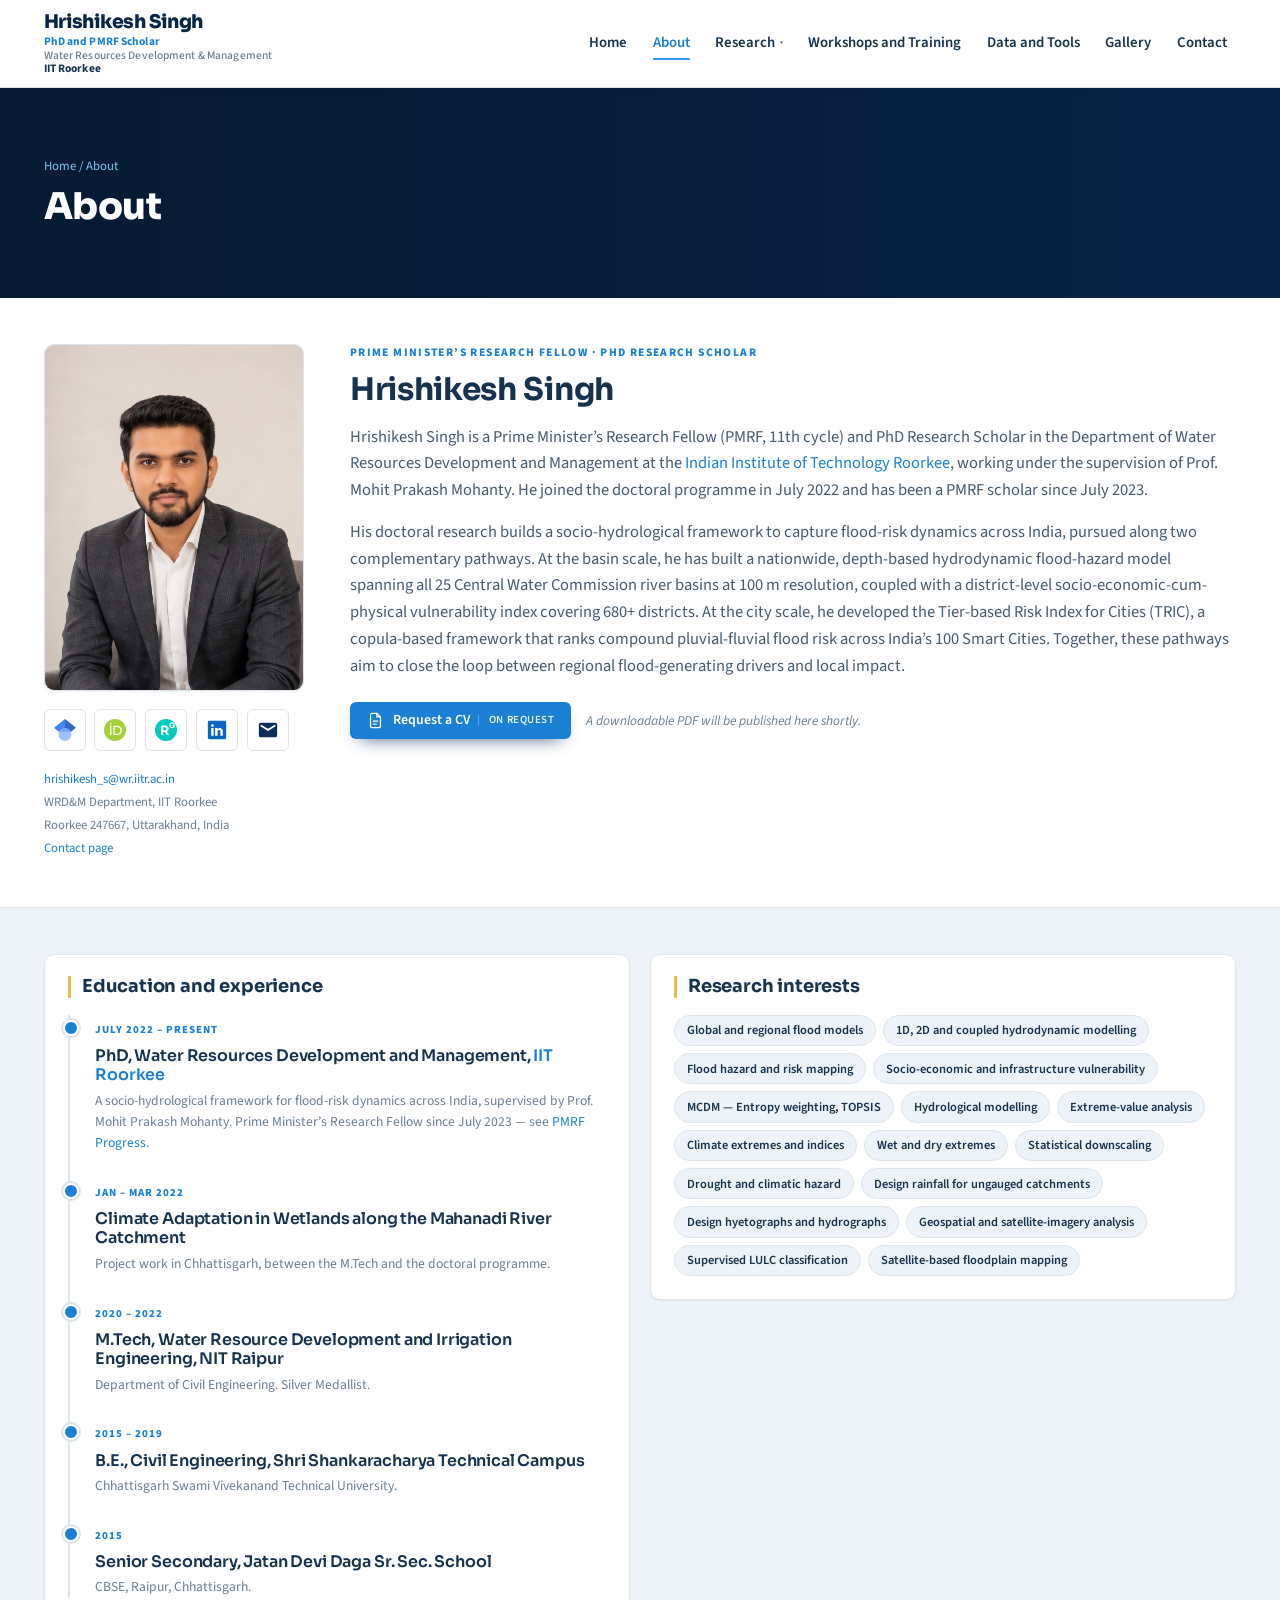
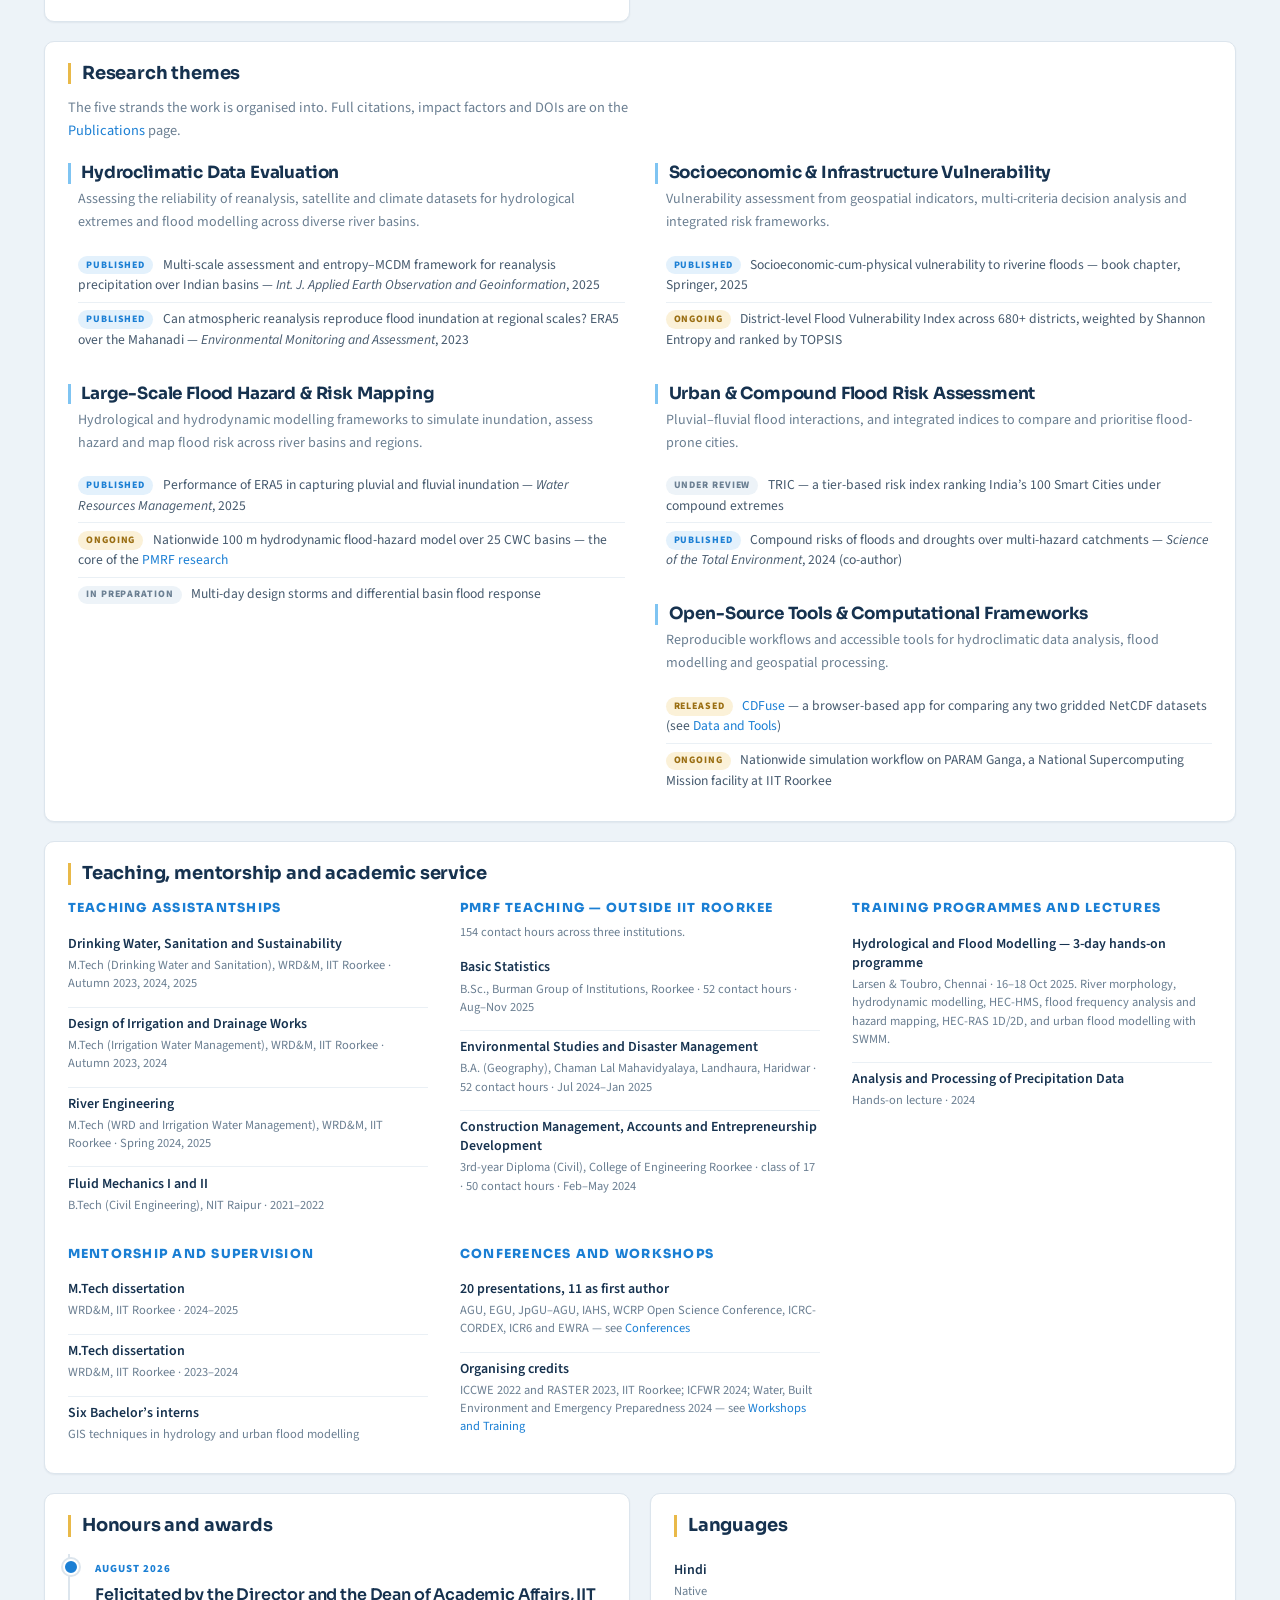
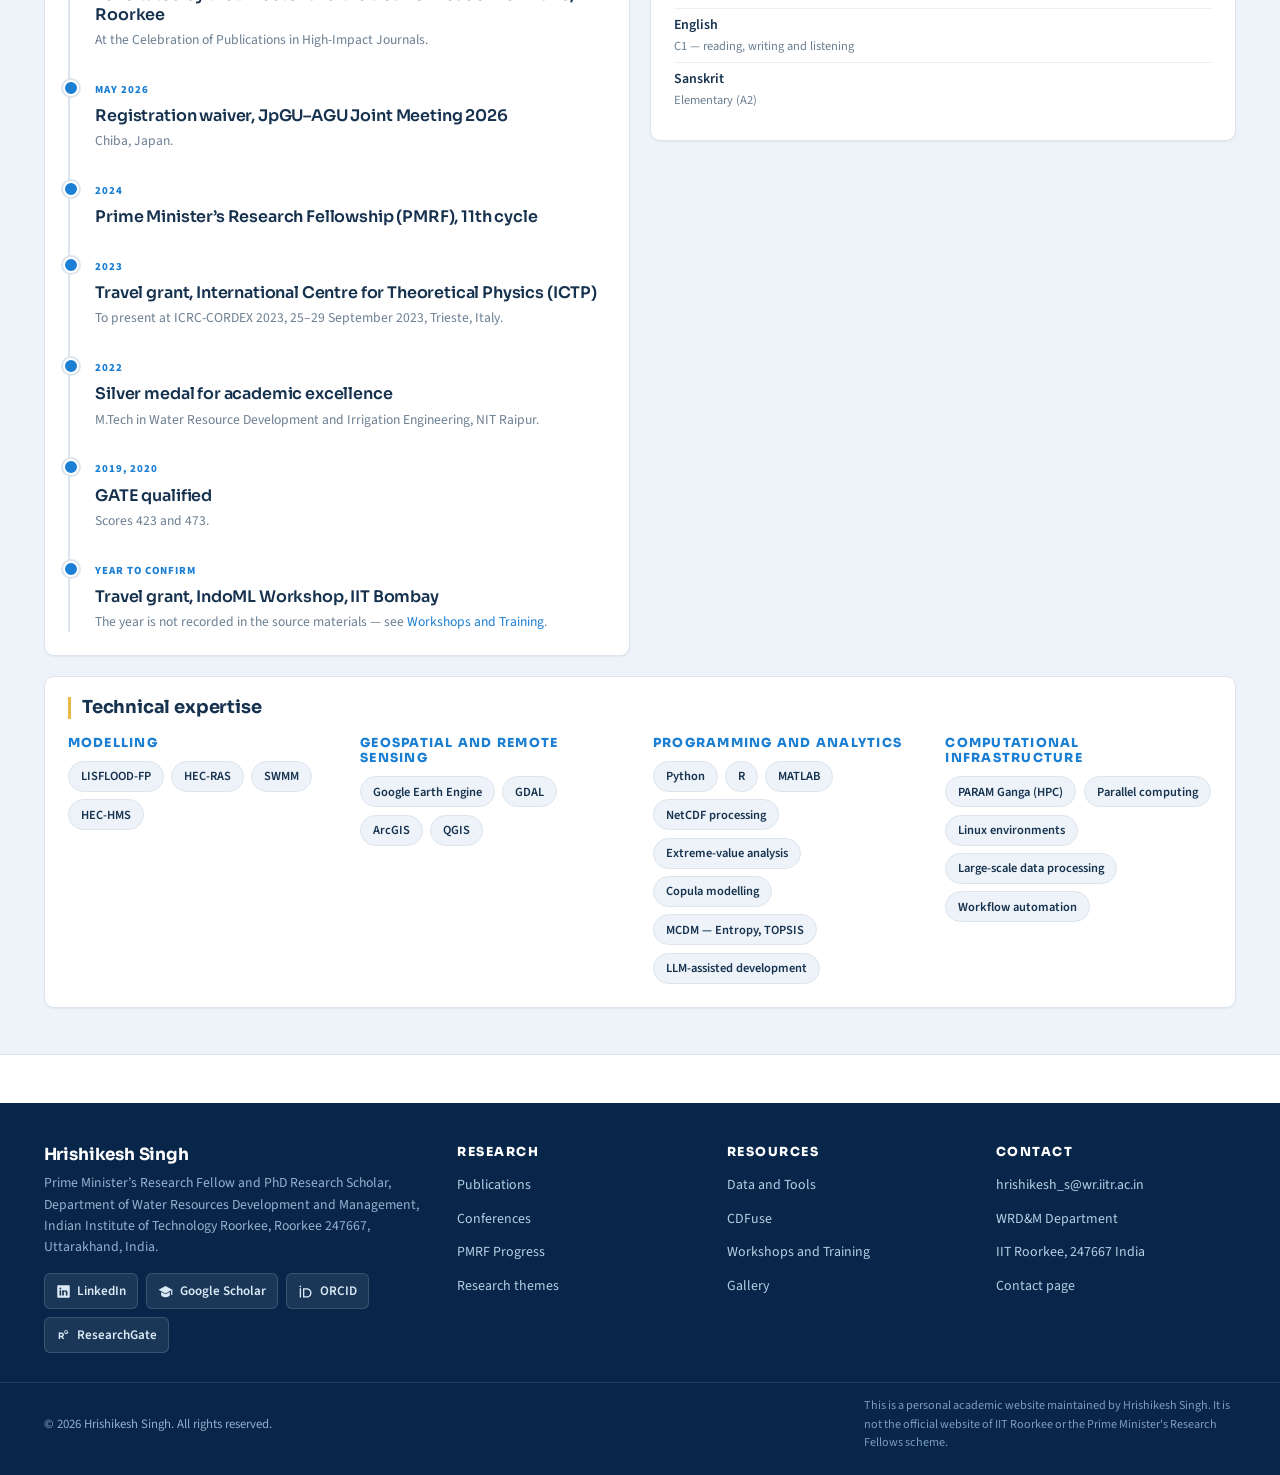
==== about.html @ be783bb9 "About: update from the long CV, condense the themes, saffron heading rule Teaching was two bullets; " ====
<!DOCTYPE html>
<html lang="en">
<head>
<meta charset="UTF-8">
<meta name="viewport" content="width=device-width, initial-scale=1.0">
<title>About — Hrishikesh Singh</title>
<meta name="description" content="Hrishikesh Singh, Prime Minister's Research Fellow and PhD Research Scholar in Water Resources Development and Management at IIT Roorkee — biography, education, awards and research themes.">
<link rel="stylesheet" href="css/style.css">
</head>
<body>
<header class="site-header">
  <div class="nav-inner">
    <div class="site-title">
      <a href="index.html">Hrishikesh Singh</a>
      <span class="affil"><span class="role">PhD and PMRF Scholar</span><br>Water Resources Development &amp; Management<br><b>IIT Roorkee</b></span>
    </div>
    <button class="nav-toggle" aria-label="Toggle navigation" aria-expanded="false">&#9776;</button>
    <nav class="main-nav">
      <ul>
        <li><a href="index.html">Home</a></li>
        <li><a href="about.html" class="active">About</a></li>
        <li class="has-dropdown">
          <button type="button" class="dropdown-toggle" aria-expanded="false" aria-haspopup="true">Research <span class="caret" aria-hidden="true">&#9662;</span></button>
          <ul class="dropdown-menu">
            <li><a href="publications.html">Publications</a></li>
            <li><a href="conferences.html">Conferences</a></li>
            <li><a href="pmrf-progress.html">PMRF Progress</a></li>
          </ul>
        </li>
        <li><a href="workshops.html">Workshops and Training</a></li>
        <li><a href="data-tools.html">Data and Tools</a></li>
        <li><a href="gallery.html">Gallery</a></li>
        <li><a href="contact.html">Contact</a></li>
      </ul>
    </nav>
  </div>
</header>

<section class="hero-photo compact">
  <div class="hero-photo-inner">
    <p class="crumb"><a href="index.html">Home</a> / About</p>
    <h1>About</h1>
  </div>
</section>

<main id="main" class="banded-main">

  <!-- Portrait, biography and CV -->
  <section class="section">
    <div class="wrap">
      <div class="pi-layout">

        <div>
          <figure class="pi-photo">
            <img src="assets/portrait.png" alt="Hrishikesh Singh">
          </figure>

          <div class="pi-meta">
            <ul class="social-links">
              <li><a href="https://scholar.google.com/citations?user=8gPMWowAAAAJ&amp;hl=en" target="_blank" rel="noopener" title="Google Scholar" aria-label="Google Scholar">
                <svg viewBox="0 0 512 512" aria-hidden="true"><path fill="#4285F4" d="M256 411.1L0 202.7 256 0z"/><path fill="#356AC3" d="M256 411.1l256-208.4L256 0z"/><circle fill="#A0C3FF" cx="256" cy="362.7" r="149.3"/><path fill="#76A7FA" d="M121 298.7c24-50.5 75.5-85.3 135-85.3s111.1 34.8 135 85.3H121z"/></svg>
              </a></li>
              <li><a href="https://orcid.org/0009-0003-6326-6463" target="_blank" rel="noopener" title="ORCID" aria-label="ORCID">
                <svg viewBox="0 0 256 256" aria-hidden="true"><circle fill="#A6CE39" cx="128" cy="128" r="128"/><path fill="#fff" d="M86.3 186.2H70.9V79.1h15.4v107.1zM78.6 66.9c-5.5 0-10-4.5-10-10s4.5-10 10-10 10 4.5 10 10-4.5 10-10 10z"/><path fill="#fff" d="M108.9 79.1h41.6c39.6 0 57 28.3 57 53.6 0 27.5-21.5 53.6-56.8 53.6h-41.8V79.1zm15.4 93.3h24.5c34.9 0 42.9-26.5 42.9-39.7 0-21.5-13.7-39.7-43.7-39.7h-23.7v79.4z"/></svg>
              </a></li>
              <li><a href="https://www.researchgate.net/profile/Hrishikesh-Singh-5" target="_blank" rel="noopener" title="ResearchGate" aria-label="ResearchGate">
                <svg viewBox="0 0 256 256" aria-hidden="true"><circle fill="#00CCBB" cx="128" cy="128" r="128"/><text x="112" y="182" text-anchor="middle" fill="#fff" font-family="Sora, 'Source Sans 3', Helvetica, Arial, sans-serif" font-size="150" font-weight="700">R</text><text x="196" y="110" text-anchor="middle" fill="#fff" font-family="Sora, 'Source Sans 3', Helvetica, Arial, sans-serif" font-size="88" font-weight="700">G</text></svg>
              </a></li>
              <li><a href="https://www.linkedin.com/in/hrishikesh-singh-049377238/" target="_blank" rel="noopener" title="LinkedIn" aria-label="LinkedIn">
                <svg viewBox="0 0 24 24" aria-hidden="true"><path fill="#0A66C2" d="M20.45 2H3.55A1.55 1.55 0 0 0 2 3.55v16.9A1.55 1.55 0 0 0 3.55 22h16.9A1.55 1.55 0 0 0 22 20.45V3.55A1.55 1.55 0 0 0 20.45 2zM8.34 18.34H5.67v-8.4h2.67zM7 8.75a1.55 1.55 0 1 1 0-3.1 1.55 1.55 0 0 1 0 3.1zm11.34 9.59h-2.67v-4.4c0-1.24-.45-1.9-1.36-1.9-.83 0-1.36.56-1.58 1.1a2 2 0 0 0-.1.71v4.49h-2.67s.03-7.3 0-8.4h2.67v1.24a2.65 2.65 0 0 1 2.41-1.33c1.76 0 3.3 1.15 3.3 3.62z"/></svg>
              </a></li>
              <li><a href="mailto:hrishikesh_s@wr.iitr.ac.in" title="Email" aria-label="Email">
                <svg viewBox="0 0 24 24" aria-hidden="true"><path fill="#0C2D57" d="M20 4H4a2 2 0 0 0-2 2v12a2 2 0 0 0 2 2h16a2 2 0 0 0 2-2V6a2 2 0 0 0-2-2zm0 4.24-8 4.76-8-4.76V6l8 4.76L20 6z"/></svg>
              </a></li>
            </ul>

            <ul class="pi-contact">
              <li><a href="mailto:hrishikesh_s@wr.iitr.ac.in">hrishikesh_s@wr.iitr.ac.in</a></li>
              <li>WRD&amp;M Department, IIT Roorkee</li>
              <li>Roorkee 247667, Uttarakhand, India</li>
              <li><a href="contact.html">Contact page</a></li>
            </ul>
          </div>
        </div>

        <div>
          <p class="pi-role">Prime Minister&rsquo;s Research Fellow &middot; PhD Research Scholar</p>
          <h2 class="pi-name">Hrishikesh Singh</h2>

          <div class="short-bio">
            <p>Hrishikesh Singh is a Prime Minister&rsquo;s Research Fellow (PMRF, 11th cycle) and PhD Research Scholar in the Department of Water Resources Development and Management at the <a href="https://www.iitr.ac.in/" target="_blank" rel="noopener">Indian Institute of Technology Roorkee</a>, working under the supervision of Prof. Mohit Prakash Mohanty. He joined the doctoral programme in July 2022 and has been a PMRF scholar since July 2023.</p>

            <p>His doctoral research builds a socio-hydrological framework to capture flood-risk dynamics across India, pursued along two complementary pathways. At the basin scale, he has built a nationwide, depth-based hydrodynamic flood-hazard model spanning all 25 Central Water Commission river basins at 100 m resolution, coupled with a district-level socio-economic-cum-physical vulnerability index covering 680+ districts. At the city scale, he developed the Tier-based Risk Index for Cities (TRIC), a copula-based framework that ranks compound pluvial-fluvial flood risk across India&rsquo;s 100 Smart Cities. Together, these pathways aim to close the loop between regional flood-generating drivers and local impact.</p>

          </div>

          <p class="cv-row">
            <a class="cv-btn" href="contact.html">
              <svg viewBox="0 0 24 24" fill="none" stroke="currentColor" stroke-width="1.8" stroke-linecap="round" stroke-linejoin="round" aria-hidden="true">
                <path d="M14 2H7a2 2 0 00-2 2v16a2 2 0 002 2h10a2 2 0 002-2V7z"/><path d="M14 2v5h5"/><path d="M9 13h6M9 17h4"/>
              </svg>
              Request a CV
              <span class="cv-meta">On request</span>
            </a>
            <span class="cv-alt placeholder-note">A downloadable PDF will be published here shortly.</span>
          </p>
        </div>

      </div>
    </div>
  </section>

  <!-- Everything below the biography: one card per section, two to a row.
       Cards whose own contents are columned run the full width. -->
  <section class="section tint">
    <div class="wrap">
      <div class="about-cards">

        <!-- Education and experience -->
        <article class="acard" id="journey">
          <h2>Education and experience</h2>
          <ul class="timeline">
            <li>
              <span class="when">July 2022 &ndash; present</span>
              <h3>PhD, Water Resources Development and Management, <a href="https://www.iitr.ac.in/" target="_blank" rel="noopener">IIT Roorkee</a></h3>
              <p>A socio-hydrological framework for flood-risk dynamics across India, supervised by Prof. Mohit Prakash Mohanty. Prime Minister&rsquo;s Research Fellow since July 2023 &mdash; see <a href="pmrf-progress.html">PMRF Progress</a>.</p>
            </li>
            <li>
              <span class="when">Jan &ndash; Mar 2022</span>
              <h3>Climate Adaptation in Wetlands along the Mahanadi River Catchment</h3>
              <p>Project work in Chhattisgarh, between the M.Tech and the doctoral programme.</p>
            </li>
            <li>
              <span class="when">2020 &ndash; 2022</span>
              <h3>M.Tech, Water Resource Development and Irrigation Engineering, NIT Raipur</h3>
              <p>Department of Civil Engineering. Silver Medallist.</p>
            </li>
            <li>
              <span class="when">2015 &ndash; 2019</span>
              <h3>B.E., Civil Engineering, Shri Shankaracharya Technical Campus</h3>
              <p>Chhattisgarh Swami Vivekanand Technical University.</p>
            </li>
            <li>
              <span class="when">2015</span>
              <h3>Senior Secondary, Jatan Devi Daga Sr. Sec. School</h3>
              <p>CBSE, Raipur, Chhattisgarh.</p>
            </li>
          </ul>
        </article>

        <!-- Research interests -->
        <article class="acard">
          <h2>Research interests</h2>
          <div class="keyword-pills">
            <span class="pill">Global and regional flood models</span>
            <span class="pill">1D, 2D and coupled hydrodynamic modelling</span>
            <span class="pill">Flood hazard and risk mapping</span>
            <span class="pill">Socio-economic and infrastructure vulnerability</span>
            <span class="pill">MCDM &mdash; Entropy weighting, TOPSIS</span>
            <span class="pill">Hydrological modelling</span>
            <span class="pill">Extreme-value analysis</span>
            <span class="pill">Climate extremes and indices</span>
            <span class="pill">Wet and dry extremes</span>
            <span class="pill">Statistical downscaling</span>
            <span class="pill">Drought and climatic hazard</span>
            <span class="pill">Design rainfall for ungauged catchments</span>
            <span class="pill">Design hyetographs and hydrographs</span>
            <span class="pill">Geospatial and satellite-imagery analysis</span>
            <span class="pill">Supervised LULC classification</span>
            <span class="pill">Satellite-based floodplain mapping</span>
          </div>
        </article>

        <!-- Research themes -->
        <article class="acard wide" id="research-themes">
          <h2>Research themes</h2>
          <p class="acard-lede">The five strands the work is organised into. Full citations, impact factors and DOIs are on the <a href="publications.html">Publications</a> page.</p>

          <div class="theme-groups">

            <div class="theme-block">
              <h3>Hydroclimatic Data Evaluation</h3>
              <p class="theme-lead">Assessing the reliability of reanalysis, satellite and climate datasets for hydrological extremes and flood modelling across diverse river basins.</p>
              <ul class="theme-outputs">
                <li><span class="t-tag is-done">Published</span> Multi-scale assessment and entropy&ndash;MCDM framework for reanalysis precipitation over Indian basins &mdash; <em>Int. J. Applied Earth Observation and Geoinformation</em>, 2025</li>
                <li><span class="t-tag is-done">Published</span> Can atmospheric reanalysis reproduce flood inundation at regional scales? ERA5 over the Mahanadi &mdash; <em>Environmental Monitoring and Assessment</em>, 2023</li>
              </ul>
            </div>

            <div class="theme-block">
              <h3>Large-Scale Flood Hazard &amp; Risk Mapping</h3>
              <p class="theme-lead">Hydrological and hydrodynamic modelling frameworks to simulate inundation, assess hazard and map flood risk across river basins and regions.</p>
              <ul class="theme-outputs">
                <li><span class="t-tag is-done">Published</span> Performance of ERA5 in capturing pluvial and fluvial inundation &mdash; <em>Water Resources Management</em>, 2025</li>
                <li><span class="t-tag is-live">Ongoing</span> Nationwide 100&nbsp;m hydrodynamic flood-hazard model over 25 CWC basins &mdash; the core of the <a href="pmrf-progress.html">PMRF research</a></li>
                <li><span class="t-tag">In preparation</span> Multi-day design storms and differential basin flood response</li>
              </ul>
            </div>

            <div class="theme-block">
              <h3>Socioeconomic &amp; Infrastructure Vulnerability</h3>
              <p class="theme-lead">Vulnerability assessment from geospatial indicators, multi-criteria decision analysis and integrated risk frameworks.</p>
              <ul class="theme-outputs">
                <li><span class="t-tag is-done">Published</span> Socioeconomic-cum-physical vulnerability to riverine floods &mdash; book chapter, Springer, 2025</li>
                <li><span class="t-tag is-live">Ongoing</span> District-level Flood Vulnerability Index across 680+ districts, weighted by Shannon Entropy and ranked by TOPSIS</li>
              </ul>
            </div>

            <div class="theme-block">
              <h3>Urban &amp; Compound Flood Risk Assessment</h3>
              <p class="theme-lead">Pluvial&ndash;fluvial flood interactions, and integrated indices to compare and prioritise flood-prone cities.</p>
              <ul class="theme-outputs">
                <li><span class="t-tag">Under review</span> TRIC &mdash; a tier-based risk index ranking India&rsquo;s 100 Smart Cities under compound extremes</li>
                <li><span class="t-tag is-done">Published</span> Compound risks of floods and droughts over multi-hazard catchments &mdash; <em>Science of the Total Environment</em>, 2024 (co-author)</li>
              </ul>
            </div>

            <div class="theme-block">
              <h3>Open-Source Tools &amp; Computational Frameworks</h3>
              <p class="theme-lead">Reproducible workflows and accessible tools for hydroclimatic data analysis, flood modelling and geospatial processing.</p>
              <ul class="theme-outputs">
                <li><span class="t-tag is-live">Released</span> <a href="https://cdfuse.streamlit.app" target="_blank" rel="noopener">CDFuse</a> &mdash; a browser-based app for comparing any two gridded NetCDF datasets (see <a href="data-tools.html">Data and Tools</a>)</li>
                <li><span class="t-tag is-live">Ongoing</span> Nationwide simulation workflow on PARAM Ganga, a National Supercomputing Mission facility at IIT Roorkee</li>
              </ul>
            </div>

          </div>
        </article>

        <!-- Teaching, mentorship and academic service -->
        <article class="acard wide">
          <h2>Teaching, mentorship and academic service</h2>
          <div class="col-lists">

            <div>
              <h3>Teaching assistantships</h3>
              <ul class="dated">
                <li><b>Drinking Water, Sanitation and Sustainability</b><span>M.Tech (Drinking Water and Sanitation), WRD&amp;M, IIT Roorkee &middot; Autumn 2023, 2024, 2025</span></li>
                <li><b>Design of Irrigation and Drainage Works</b><span>M.Tech (Irrigation Water Management), WRD&amp;M, IIT Roorkee &middot; Autumn 2023, 2024</span></li>
                <li><b>River Engineering</b><span>M.Tech (WRD and Irrigation Water Management), WRD&amp;M, IIT Roorkee &middot; Spring 2024, 2025</span></li>
                <li><b>Fluid Mechanics I and II</b><span>B.Tech (Civil Engineering), NIT Raipur &middot; 2021&ndash;2022</span></li>
              </ul>
            </div>

            <div>
              <h3>PMRF teaching &mdash; outside IIT Roorkee</h3>
              <p class="group-note">154 contact hours across three institutions.</p>
              <ul class="dated">
                <li><b>Basic Statistics</b><span>B.Sc., Burman Group of Institutions, Roorkee &middot; 52 contact hours &middot; Aug&ndash;Nov 2025</span></li>
                <li><b>Environmental Studies and Disaster Management</b><span>B.A. (Geography), Chaman Lal Mahavidyalaya, Landhaura, Haridwar &middot; 52 contact hours &middot; Jul 2024&ndash;Jan 2025</span></li>
                <li><b>Construction Management, Accounts and Entrepreneurship Development</b><span>3rd-year Diploma (Civil), College of Engineering Roorkee &middot; class of 17 &middot; 50 contact hours &middot; Feb&ndash;May 2024</span></li>
              </ul>
            </div>

            <div>
              <h3>Training programmes and lectures</h3>
              <ul class="dated">
                <li><b>Hydrological and Flood Modelling &mdash; 3-day hands-on programme</b><span>Larsen &amp; Toubro, Chennai &middot; 16&ndash;18 Oct 2025. River morphology, hydrodynamic modelling, HEC-HMS, flood frequency analysis and hazard mapping, HEC-RAS 1D/2D, and urban flood modelling with SWMM.</span></li>
                <li><b>Analysis and Processing of Precipitation Data</b><span>Hands-on lecture &middot; 2024</span></li>
              </ul>
            </div>

            <div>
              <h3>Mentorship and supervision</h3>
              <ul class="dated">
                <li><b>M.Tech dissertation</b><span>WRD&amp;M, IIT Roorkee &middot; 2024&ndash;2025</span></li>
                <li><b>M.Tech dissertation</b><span>WRD&amp;M, IIT Roorkee &middot; 2023&ndash;2024</span></li>
                <li><b>Six Bachelor&rsquo;s interns</b><span>GIS techniques in hydrology and urban flood modelling</span></li>
              </ul>
            </div>

            <div>
              <h3>Conferences and workshops</h3>
              <ul class="dated">
                <li><b>20 presentations, 11 as first author</b><span>AGU, EGU, JpGU&ndash;AGU, IAHS, WCRP Open Science Conference, ICRC-CORDEX, ICR6 and EWRA &mdash; see <a href="conferences.html">Conferences</a></span></li>
                <li><b>Organising credits</b><span>ICCWE 2022 and RASTER 2023, IIT Roorkee; ICFWR 2024; Water, Built Environment and Emergency Preparedness 2024 &mdash; see <a href="workshops.html">Workshops and Training</a></span></li>
              </ul>
            </div>

          </div>
        </article>

        <!-- Honours and awards -->
        <article class="acard">
          <h2>Honours and awards</h2>
          <ul class="timeline">
            <li>
              <span class="when">August 2026</span>
              <h3>Felicitated by the Director and the Dean of Academic Affairs, IIT Roorkee</h3>
              <p>At the Celebration of Publications in High-Impact Journals.</p>
            </li>
            <li>
              <span class="when">May 2026</span>
              <h3>Registration waiver, JpGU&ndash;AGU Joint Meeting 2026</h3>
              <p>Chiba, Japan.</p>
            </li>
            <li>
              <span class="when">2024</span>
              <h3>Prime Minister&rsquo;s Research Fellowship (PMRF), 11th cycle</h3>
            </li>
            <li>
              <span class="when">2023</span>
              <h3>Travel grant, International Centre for Theoretical Physics (ICTP)</h3>
              <p>To present at ICRC-CORDEX 2023, 25&ndash;29 September 2023, Trieste, Italy.</p>
            </li>
            <li>
              <span class="when">2022</span>
              <h3>Silver medal for academic excellence</h3>
              <p>M.Tech in Water Resource Development and Irrigation Engineering, NIT Raipur.</p>
            </li>
            <li>
              <span class="when">2019, 2020</span>
              <h3>GATE qualified</h3>
              <p>Scores 423 and 473.</p>
            </li>
            <li>
              <span class="when">Year to confirm</span>
              <h3>Travel grant, IndoML Workshop, IIT Bombay</h3>
              <p>The year is not recorded in the source materials &mdash; see <a href="workshops.html">Workshops and Training</a>.</p>
            </li>
          </ul>
        </article>

        <!-- Languages -->
        <article class="acard">
          <h2>Languages</h2>
          <ul class="lang-list">
            <li><b>Hindi</b><span>Native</span></li>
            <li><b>English</b><span>C1 &mdash; reading, writing and listening</span></li>
            <li><b>Sanskrit</b><span>Elementary (A2)</span></li>
          </ul>
        </article>

        <!-- Technical expertise -->
        <article class="acard wide">
          <h2>Technical expertise</h2>
          <div class="skill-groups">
            <div>
              <h3>Modelling</h3>
              <div class="keyword-pills">
                <span class="pill">LISFLOOD-FP</span>
                <span class="pill">HEC-RAS</span>
                <span class="pill">SWMM</span>
                <span class="pill">HEC-HMS</span>
              </div>
            </div>
            <div>
              <h3>Geospatial and remote sensing</h3>
              <div class="keyword-pills">
                <span class="pill">Google Earth Engine</span>
                <span class="pill">GDAL</span>
                <span class="pill">ArcGIS</span>
                <span class="pill">QGIS</span>
              </div>
            </div>
            <div>
              <h3>Programming and analytics</h3>
              <div class="keyword-pills">
                <span class="pill">Python</span>
                <span class="pill">R</span>
                <span class="pill">MATLAB</span>
                <span class="pill">NetCDF processing</span>
                <span class="pill">Extreme-value analysis</span>
                <span class="pill">Copula modelling</span>
                <span class="pill">MCDM &mdash; Entropy, TOPSIS</span>
                <span class="pill">LLM-assisted development</span>
              </div>
            </div>
            <div>
              <h3>Computational infrastructure</h3>
              <div class="keyword-pills">
                <span class="pill">PARAM Ganga (HPC)</span>
                <span class="pill">Parallel computing</span>
                <span class="pill">Linux environments</span>
                <span class="pill">Large-scale data processing</span>
                <span class="pill">Workflow automation</span>
              </div>
            </div>
          </div>
        </article>

      </div>
    </div>
  </section>

</main>

<footer class="site-footer">
  <div class="foot-grid">

    <div class="foot-brand">
      <h3>Hrishikesh Singh</h3>
      <p>Prime Minister&rsquo;s Research Fellow and PhD Research Scholar, Department of Water Resources Development and Management, Indian Institute of Technology Roorkee, Roorkee 247667, Uttarakhand, India.</p>
      <div class="footer-social">
        <a href="https://www.linkedin.com/in/hrishikesh-singh-049377238/" target="_blank" rel="noopener">
          <svg viewBox="0 0 24 24" aria-hidden="true"><path d="M20.45 2H3.55A1.55 1.55 0 0 0 2 3.55v16.9A1.55 1.55 0 0 0 3.55 22h16.9A1.55 1.55 0 0 0 22 20.45V3.55A1.55 1.55 0 0 0 20.45 2zM8.34 18.34H5.67v-8.4h2.67zM7 8.75a1.55 1.55 0 1 1 0-3.1 1.55 1.55 0 0 1 0 3.1zm11.34 9.59h-2.67v-4.4c0-1.24-.45-1.9-1.36-1.9-.83 0-1.36.56-1.58 1.1a2 2 0 0 0-.1.71v4.49h-2.67s.03-7.3 0-8.4h2.67v1.24a2.65 2.65 0 0 1 2.41-1.33c1.76 0 3.3 1.15 3.3 3.62z"/></svg>
          LinkedIn
        </a>
        <a href="https://scholar.google.com/citations?user=8gPMWowAAAAJ&hl=en" target="_blank" rel="noopener">
          <svg viewBox="0 0 24 24" aria-hidden="true"><path d="M12 3 1 9l11 6 9-4.91V17h2V9L12 3zm0 13.5L5 12.79V17c0 2.21 3.13 4 7 4s7-1.79 7-4v-4.21l-7 3.71z"/></svg>
          Google Scholar
        </a>
        <a href="https://orcid.org/0009-0003-6326-6463" target="_blank" rel="noopener">
          <svg viewBox="51 29 174 174" aria-hidden="true"><path d="M86.3 186.2H70.9V79.1h15.4v107.1zM78.6 66.9c-5.5 0-10-4.5-10-10s4.5-10 10-10 10 4.5 10 10-4.5 10-10 10z"/><path d="M108.9 79.1h41.6c39.6 0 57 28.3 57 53.6 0 27.5-21.5 53.6-56.8 53.6h-41.8V79.1zm15.4 93.3h24.5c34.9 0 42.9-26.5 42.9-39.7 0-21.5-13.7-39.7-43.7-39.7h-23.7v79.4z"/></svg>
          ORCID
        </a>
        <a href="https://www.researchgate.net/profile/Hrishikesh-Singh-5" target="_blank" rel="noopener">
          <svg viewBox="24 2 254 254" aria-hidden="true"><text x="112" y="182" text-anchor="middle" font-family="Sora, 'Source Sans 3', Helvetica, Arial, sans-serif" font-size="150" font-weight="700">R</text><text x="196" y="110" text-anchor="middle" font-family="Sora, 'Source Sans 3', Helvetica, Arial, sans-serif" font-size="88" font-weight="700">G</text></svg>
          ResearchGate
        </a>
      </div>
    </div>

    <div class="foot-col">
      <h4>Research</h4>
      <ul>
        <li><a href="publications.html">Publications</a></li>
        <li><a href="conferences.html">Conferences</a></li>
        <li><a href="pmrf-progress.html">PMRF Progress</a></li>
        <li><a href="about.html#research-themes">Research themes</a></li>
      </ul>
    </div>

    <div class="foot-col">
      <h4>Resources</h4>
      <ul>
        <li><a href="data-tools.html">Data and Tools</a></li>
        <li><a href="https://cdfuse.streamlit.app" target="_blank" rel="noopener">CDFuse</a></li>
        <li><a href="workshops.html">Workshops and Training</a></li>
        <li><a href="gallery.html">Gallery</a></li>
      </ul>
    </div>

    <div class="foot-col">
      <h4>Contact</h4>
      <ul>
        <li><a href="mailto:hrishikesh_s@wr.iitr.ac.in">hrishikesh_s@wr.iitr.ac.in</a></li>
        <li><span>WRD&amp;M Department</span></li>
        <li><span>IIT Roorkee, 247667 India</span></li>
        <li><a href="contact.html">Contact page</a></li>
      </ul>
    </div>

  </div>

  <div class="foot-bottom">
    <p class="footer-copy">&copy; 2026 Hrishikesh Singh. All rights reserved.</p>
    <p class="footer-disclaimer">This is a personal academic website maintained by Hrishikesh Singh. It is not the official website of IIT Roorkee or the Prime Minister's Research Fellows scheme.</p>
  </div>
</footer>

<script src="js/main.js"></script>
</body>
</html>
---- css/style.css ----
/* ==========================================================================
   Hrishikesh Singh — personal academic site
   Visual language follows the CRaWL lab site (IIT Roorkee): Sora display
   type over Source Sans 3 body text, a navy/blue palette, 10px radii and a
   1400px measure.

   Structure
     1  Tokens and base
     2  Header and navigation
     3  Hero (home) and page heroes
     4  Home: featured research deck
     5  Home: research themes
     6  Home: panels band (updates, pictures)
     7  Content components (cards, tags, buttons, tables, notices)
     8  Publications
     9  Gallery and lightbox
    10  Footer
    11  Responsive
   ========================================================================== */

@import url("https://fonts.googleapis.com/css2?family=Source+Sans+3:ital,wght@0,300..800;1,300..800&family=Sora:wght@400;600;700;800&display=swap");

/* --------------------------------------------------------------------------
   1  Tokens and base
   -------------------------------------------------------------------------- */

:root {
  --navy-900: #08264A;
  --navy-800: #0C2D57;
  --navy-700: #12395F;
  --navy-600: #17365D;
  --blue: #2E9BE8;
  --blue-600: #1B7FD4;
  --blue-300: #7FC4F2;
  --ink: #16324F;
  --body: #465A6E;
  --muted: #6B7F92;
  --line: #DCE5ED;
  --line-soft: #EAF0F5;
  --panel: #EDF3F8;
  --white: #fff;
  --amber: #B5761F;
  --amber-soft: #F6ECDD;
  --saffron: #E9B949;
  --saffron-soft: #FBF1D8;

  --wrap: 1400px;
  --gutter: clamp(18px, 3.4vw, 48px);
  --r: 10px;
  --r-sm: 6px;

  --font: "Source Sans 3", "Segoe UI", system-ui, -apple-system, sans-serif;
  --font-display: "Sora", "Source Sans 3", system-ui, sans-serif;

  --shadow-sm: 0 1px 2px rgba(8, 38, 74, .06);
  --shadow: 0 6px 18px rgba(8, 38, 74, .08);
  --shadow-lg: 0 14px 38px rgba(8, 38, 74, .14);
}

* { box-sizing: border-box; }

html { scroll-behavior: smooth; }

body {
  margin: 0;
  font-family: var(--font);
  font-size: 16.5px;
  line-height: 1.62;
  color: var(--body);
  background: var(--white);
  -webkit-font-smoothing: antialiased;
}

h1, h2, h3, h4 {
  font-family: var(--font-display);
  color: var(--ink);
  line-height: 1.22;
  margin: 0 0 .55rem;
  letter-spacing: -.01em;
}
h1 { font-size: clamp(1.9rem, 3.4vw, 2.6rem); font-weight: 800; }
h2 { font-size: clamp(1.35rem, 2.1vw, 1.72rem); font-weight: 700; }
h3 { font-size: 1.1rem; font-weight: 600; }

p { margin: 0 0 .9rem; }

a { color: var(--blue-600); text-decoration: none; }
a:hover { text-decoration: underline; }

img { max-width: 100%; }

.wrap {
  max-width: var(--wrap);
  margin: 0 auto;
  padding-inline: var(--gutter);
}

main {
  max-width: var(--wrap);
  margin: 0 auto;
  padding: 2.6rem var(--gutter) 3.5rem;
}

main > section { margin-bottom: 2.8rem; }

/* The home page runs edge to edge: its sections carry their own .wrap, so
   main must not impose the measure or the gutter here. */
main.home-main {
  max-width: none;
  padding: 0;
}
main.home-main > section { margin-bottom: 0; }

/* Section headings on interior pages carry a short blue rule. */
main section > h2 {
  position: relative;
  padding-bottom: .55rem;
  margin-bottom: 1.1rem;
}
main section > h2::after {
  content: "";
  position: absolute;
  left: 0; bottom: 0;
  width: 54px; height: 3px;
  background: var(--blue);
  border-radius: 2px;
}

.sr-only {
  position: absolute; width: 1px; height: 1px;
  padding: 0; margin: -1px; overflow: hidden;
  clip: rect(0 0 0 0); white-space: nowrap; border: 0;
}

/* --------------------------------------------------------------------------
   2  Header and navigation
   -------------------------------------------------------------------------- */

.site-header {
  position: sticky;
  top: 0;
  z-index: 300;
  background: var(--white);
  border-bottom: 1px solid var(--line);
  box-shadow: var(--shadow-sm);
}

.nav-inner {
  max-width: var(--wrap);
  margin: 0 auto;
  padding: .7rem var(--gutter);
  display: flex;
  align-items: center;
  justify-content: space-between;
  gap: 1rem;
}

.site-title {
  display: flex;
  flex-direction: column;
  line-height: 1.18;
}
.site-title a {
  font-family: var(--font-display);
  font-size: 1.18rem;
  font-weight: 800;
  color: var(--navy-900);
  letter-spacing: -.015em;
}
.site-title a:hover { text-decoration: none; }
.site-title .affil {
  font-size: .715rem;
  color: var(--muted);
  font-weight: 500;
  letter-spacing: .01em;
  margin-top: 2px;
}
.site-title .affil b {
  color: var(--ink);
  font-weight: 700;
}
.site-title .affil .role {
  color: var(--blue-600);
  font-weight: 700;
}

.nav-toggle {
  display: none;
  background: none;
  border: 1px solid var(--line);
  color: var(--ink);
  border-radius: var(--r-sm);
  padding: .4rem .6rem;
  font-size: 1.05rem;
  cursor: pointer;
  line-height: 1;
}

nav.main-nav ul {
  list-style: none;
  display: flex;
  align-items: center;
  flex-wrap: wrap;
  gap: .1rem .35rem;
  margin: 0;
  padding: 0;
}

nav.main-nav a,
nav.main-nav .dropdown-toggle {
  display: inline-flex;
  align-items: center;
  gap: .3rem;
  font-family: var(--font);
  font-size: .925rem;
  font-weight: 600;
  color: var(--ink);
  padding: .5rem .62rem;
  border-radius: var(--r-sm);
  border: none;
  background: none;
  cursor: pointer;
  white-space: nowrap;
  line-height: 1.4;
  position: relative;
}

nav.main-nav a:hover,
nav.main-nav .dropdown-toggle:hover {
  color: var(--blue-600);
  background: var(--line-soft);
  text-decoration: none;
}

/* Active item gets a blue underline bar, as on the lab site. */
nav.main-nav a.active,
nav.main-nav .dropdown-toggle.active {
  color: var(--blue-600);
}
nav.main-nav a.active::after,
nav.main-nav .dropdown-toggle.active::after {
  content: "";
  position: absolute;
  left: .62rem; right: .62rem; bottom: .1rem;
  height: 2px;
  background: var(--blue);
  border-radius: 2px;
}

nav.main-nav .caret { font-size: .62em; opacity: .75; }

/* Dropdown. Selectors are prefixed with nav.main-nav so they outrank the
   base `nav.main-nav ul { display:flex }` rule above. */
nav.main-nav li.has-dropdown { position: relative; }

nav.main-nav ul.dropdown-menu {
  display: none;
  position: absolute;
  top: 100%;
  left: 0;
  min-width: 13rem;
  background: var(--white);
  border: 1px solid var(--line);
  border-radius: var(--r);
  box-shadow: var(--shadow-lg);
  padding: .35rem 0;
  margin: 0;
  z-index: 320;
  flex-direction: column;
}
nav.main-nav li.has-dropdown.open > ul.dropdown-menu { display: block; }
nav.main-nav ul.dropdown-menu li { display: block; }
nav.main-nav ul.dropdown-menu a {
  display: block;
  padding: .52rem 1rem;
  border-radius: 0;
  font-weight: 500;
  white-space: nowrap;
}
nav.main-nav ul.dropdown-menu a:hover { background: var(--panel); }
nav.main-nav ul.dropdown-menu a.active::after { display: none; }
nav.main-nav ul.dropdown-menu a.active {
  background: var(--panel);
  font-weight: 700;
}

/* --------------------------------------------------------------------------
   3  Hero
   -------------------------------------------------------------------------- */

/* Home hero: full-bleed photo, dark gradient from the left, content over it.
   The per-page photo comes in through --hero-img (set inline) rather than a
   background-image attribute, which would override this gradient layer. */
.hero-photo {
  position: relative;
  min-height: 440px;
  display: flex;
  align-items: center;
  background-image:
    linear-gradient(90deg, rgba(6, 26, 50, .97) 0%, rgba(6, 26, 50, .90) 26%, rgba(6, 26, 50, .62) 50%, rgba(6, 26, 50, .26) 72%, rgba(6, 26, 50, .06) 100%),
    var(--hero-img, none);
  background-color: var(--navy-900);
  background-size: cover;
  background-position: center;
  overflow: hidden;
}

.hero-photo-inner {
  max-width: var(--wrap);
  margin: 0 auto;
  padding: 2rem var(--gutter);
  width: 100%;
  display: grid;
  grid-template-columns: minmax(0, 1fr) minmax(0, 1fr);
  gap: clamp(1.5rem, 3vw, 3rem);
  align-items: center;
}

/* Kinetic headline — a single rotating phrase. */
.kinetic { margin: 0; }
.kinetic-line {
  display: block;
  font-family: var(--font-display);
  font-size: clamp(30px, 3.9vw, 52px);
  font-weight: 800;
  letter-spacing: -.02em;
  line-height: 1.06;
  color: var(--blue-300);
  min-height: 2.2em;
  text-wrap: balance;
}
.kinetic-line .cursor {
  display: inline-block;
  width: .06em;
  margin-left: .04em;
  background: var(--blue-300);
  animation: cursor-blink 1.05s steps(1) infinite;
}
@keyframes cursor-blink { 50% { opacity: 0; } }

@media (prefers-reduced-motion: reduce) {
  .kinetic-line .cursor { animation: none; }
}

.hero-rule {
  margin-top: 1.4rem;
  width: 56px; height: 3px;
  background: var(--blue);
  border: none;
  border-radius: 2px;
  margin: 0 0 1.1rem;
}
.hero-keywords {
  font-family: var(--font-display);
  font-size: clamp(1rem, 1.4vw, 1.2rem);
  font-weight: 600;
  color: #EAF3FB;
  margin: 0 0 .5rem;
}
.hero-caption {
  font-size: .93rem;
  color: #A9C2D8;
  margin: 0 0 1.5rem;
  max-width: 36rem;
}

.hero-cta { display: flex; flex-wrap: wrap; gap: .65rem; }
.hero-cta a {
  display: inline-flex;
  align-items: center;
  gap: .45rem;
  font-size: .92rem;
  font-weight: 700;
  padding: .7rem 1.25rem;
  border-radius: var(--r-sm);
  text-decoration: none !important;
  transition: background .16s ease, transform .16s ease;
}
.hero-cta a.primary { background: var(--blue); color: #fff !important; }
.hero-cta a.primary:hover { background: var(--blue-600); transform: translateY(-1px); }
.hero-cta a.outline {
  background: rgba(255, 255, 255, .06);
  color: #fff !important;
  border: 1px solid rgba(255, 255, 255, .42);
}
.hero-cta a.outline:hover { background: rgba(255, 255, 255, .15); }

/* Interior page hero — compact band, title only. */
.hero-photo.compact {
  min-height: 210px;
  background-image:
    linear-gradient(90deg, rgba(6, 26, 50, .96) 0%, rgba(6, 26, 50, .86) 30%, rgba(6, 26, 50, .55) 62%, rgba(6, 26, 50, .2) 100%),
    var(--hero-img, none);
}
.hero-photo.compact .hero-photo-inner {
  display: block;
  padding: 2.4rem var(--gutter);
}
.hero-photo.compact h1 { color: #fff; font-size: clamp(1.7rem, 3vw, 2.3rem); margin: 0; }

/* Legacy plain hero kept so any page without a photo still renders. */
.hero {
  background: linear-gradient(120deg, var(--navy-900), var(--navy-700));
  color: #fff;
  padding: 2.6rem var(--gutter);
}
.hero h1, .page-hero h1 { color: #fff; }
.page-hero { padding: 2.2rem var(--gutter); }

/* --------------------------------------------------------------------------
   4  Home: featured research deck
   -------------------------------------------------------------------------- */

.featured-deck { position: relative; min-width: 0; }

.featured {
  display: none;
  background: rgba(9, 32, 60, .82);
  border: 1px solid rgba(126, 173, 214, .3);
  border-radius: var(--r);
  backdrop-filter: blur(7px);
  -webkit-backdrop-filter: blur(7px);
  box-shadow: var(--shadow-lg);
  overflow: hidden;
}
.featured.is-active { display: block; }

/* Three rows: the kicker strip, the title, and then a single cell that the
   figure, the key numbers and the CTA all share. Stacking them lets the
   numbers sit over the foot of the image and grow up it on hover, instead
   of occupying a block of their own below it. */
.featured-body {
  display: grid;
  grid-template-columns: minmax(0, 1fr);
  grid-template-rows: auto auto minmax(0, 1fr);
  row-gap: .55rem;
  padding: 1.05rem 1.15rem 1.15rem;
}

.featured-head {
  grid-row: 1;
  grid-column: 1;
  display: flex;
  align-items: center;
  justify-content: space-between;
  gap: .75rem;
}
.featured-head .kicker {
  font-size: .68rem;
  font-weight: 800;
  letter-spacing: .16em;
  text-transform: uppercase;
  color: var(--blue-300);
}
.featured-head .ref { font-size: .74rem; color: #9DB8D0; }

/* The row is not a box of its own: its two children place themselves on the
   grid above, so the CTA can move onto the image without being duplicated. */
.featured-title-row { display: contents; }
.featured-title-row h2 {
  grid-row: 2;
  grid-column: 1;
  font-size: clamp(1rem, 1.35vw, 1.2rem);
  font-weight: 700;
  color: #fff;
  margin: 0;
  line-height: 1.32;
}
.featured-title-row .cta {
  grid-row: 3;
  grid-column: 1;
  align-self: end;
  justify-self: end;
  z-index: 4;
  margin: 0 .85rem .85rem 0;
  display: inline-flex;
  align-items: center;
  gap: .35rem;
  font-size: .76rem;
  font-weight: 700;
  color: #fff !important;
  background: rgba(10, 32, 58, .62);
  border: 1px solid rgba(255, 255, 255, .3);
  backdrop-filter: blur(4px);
  -webkit-backdrop-filter: blur(4px);
  padding: .45rem .8rem;
  border-radius: var(--r-sm);
  text-decoration: none !important;
  white-space: nowrap;
  transition: background .18s ease, border-color .18s ease;
}
.featured-title-row .cta:hover {
  background: rgba(20, 55, 95, .85);
  border-color: rgba(255, 255, 255, .5);
}
.featured-title-row .cta svg { width: 14px; height: 14px; }

/* A fixed band rather than a ratio, so the card can never push the hero past
   a screen however wide the deck gets. The image is anchored to the top:
   journal plates are tall multi-panel figures whose first row reads best, and
   the key numbers over it carry the substance. */
.featured-figure {
  grid-row: 3;
  grid-column: 1;
  position: relative;
  height: clamp(190px, 25vw, 290px);
  margin: 0;
  border-radius: var(--r-sm);
  overflow: hidden;
  background: #F2F7FB;
}
.featured-figure img {
  position: absolute;
  inset: 0;
  display: block;
  width: 100%; height: 100%;
  object-fit: cover;
  object-position: center top;
}
.featured-figure .fig-fallback {
  position: absolute;
  inset: 0;
  display: none;
  align-items: center;
  justify-content: center;
  text-align: center;
  padding: 1rem;
  font-size: .8rem;
  color: #6B8AA6;
}

/* Four key numbers per study, laid over the foot of the image. Two show at
   rest under a soft scrim; hovering the image or the strip grows the panel up
   the image and fades the other two in. All four are always in the DOM, so
   nothing is hidden from a reader who cannot hover — see the coarse-pointer
   rule below, which simply shows them all. */
.stat-grid {
  grid-row: 3;
  grid-column: 1;
  align-self: end;
  justify-self: stretch;
  z-index: 3;
  display: grid;
  grid-template-columns: repeat(2, minmax(0, 1fr));
  gap: .35rem 1rem;
  margin: 0;
  padding: .85rem 7.5rem .8rem .9rem;   /* right side clears the CTA */
  max-height: 70px;
  overflow: hidden;
  border-radius: 0 0 var(--r-sm) var(--r-sm);
  background: linear-gradient(180deg,
    rgba(5, 18, 36, 0) 0%, rgba(5, 18, 36, .52) 50%, rgba(4, 15, 30, .9) 100%);
  cursor: pointer;
  transition: max-height .34s cubic-bezier(.22, .68, .28, 1),
              padding-top .34s ease,
              background .34s ease;
}
.stat-grid .stat {
  display: flex;
  align-items: flex-start;
  gap: .45rem;
}
.stat-grid .stat:nth-child(n+3) {
  opacity: 0;
  transform: translateY(8px);
  transition: opacity .22s ease, transform .22s ease;
}

.featured-figure:hover ~ .stat-grid,
.featured-figure:focus-within ~ .stat-grid,
.stat-grid:hover,
.stat-grid:focus-within {
  max-height: 260px;
  padding-top: 1.25rem;
  background: linear-gradient(180deg,
    rgba(4, 14, 28, .28) 0%, rgba(4, 14, 28, .76) 32%, rgba(3, 12, 25, .95) 100%);
}
.featured-figure:hover ~ .stat-grid .stat:nth-child(n+3),
.featured-figure:focus-within ~ .stat-grid .stat:nth-child(n+3),
.stat-grid:hover .stat:nth-child(n+3),
.stat-grid:focus-within .stat:nth-child(n+3) {
  opacity: 1;
  transform: none;
}

/* The coarse-pointer fallback for this strip lives at the end of section 11:
   it has to outrank the max-width overrides there, which would otherwise
   re-clamp it on exactly the devices that cannot hover. */
.stat-grid .stat svg {
  flex: 0 0 auto;
  width: 19px; height: 19px;
  color: var(--blue-300);
  margin-top: 1px;
}
.stat-grid .stat b {
  display: block;
  font-family: var(--font-display);
  font-size: .9rem;
  font-weight: 700;
  color: #fff;
  line-height: 1.25;
}
.stat-grid .stat span {
  display: block;
  font-size: .7rem;
  color: #C3D7E8;
  line-height: 1.3;
  margin-top: 2px;
}

/* Deck controls */
.deck-nav {
  display: flex;
  align-items: center;
  justify-content: center;
  gap: .8rem;
  margin-top: .9rem;
}
.deck-dots { display: flex; gap: .4rem; }
.deck-dots button {
  width: 26px; height: 4px;
  padding: 0;
  border: none;
  border-radius: 2px;
  background: rgba(255, 255, 255, .3);
  cursor: pointer;
  transition: background .16s ease;
}
.deck-dots button[aria-current="true"] { background: var(--blue); }
.deck-arrow {
  width: 30px; height: 30px;
  display: inline-flex;
  align-items: center;
  justify-content: center;
  border: 1px solid rgba(255, 255, 255, .34);
  border-radius: 50%;
  background: rgba(255, 255, 255, .06);
  color: #fff;
  cursor: pointer;
}
.deck-arrow:hover { background: rgba(255, 255, 255, .18); }
.deck-arrow svg { width: 14px; height: 14px; }

/* --------------------------------------------------------------------------
   5  Home: research themes
   -------------------------------------------------------------------------- */

.themes { padding: 3rem 0 .5rem; }
.themes > .wrap > h2 { margin-bottom: 1.3rem; }

.tcards {
  display: grid;
  grid-template-columns: repeat(auto-fit, minmax(215px, 1fr));
  gap: 1.1rem;
}

.tcard {
  display: flex;
  flex-direction: column;
  background: var(--white);
  border: 1px solid var(--line);
  border-radius: var(--r);
  overflow: hidden;
  box-shadow: var(--shadow-sm);
  transition: transform .18s ease, box-shadow .18s ease;
  color: inherit;
}
a.tcard:hover {
  transform: translateY(-3px);
  box-shadow: var(--shadow);
  text-decoration: none;
}

/* 4:3 to match the artwork, so nothing is cropped. The tint and the hairline
   give the white-background illustrations an edge they would otherwise lack
   against a white card. */
.tcard-fig {
  aspect-ratio: 4 / 3;
  background: var(--panel);
  border-bottom: 1px solid var(--line);
  display: flex;
  align-items: center;
  justify-content: center;
  color: rgba(255, 255, 255, .92);
}
.tcard-fig img { width: 100%; height: 100%; object-fit: cover; display: block; }
.tcard-fig svg { width: 44px; height: 44px; opacity: .9; }

.tcard-body {
  padding: .85rem .95rem 1rem;
  display: flex;
  flex-direction: column;
  flex: 1 1 auto;
}
.tcard-body h3 {
  font-size: .985rem;
  font-weight: 700;
  color: var(--ink);
  margin: 0 0 .9rem;
  line-height: 1.32;
}
.tcard-body p {
  font-size: .845rem;
  color: var(--muted);
  margin: 0 0 .75rem;
  line-height: 1.5;
}
.tcard-rule {
  margin-top: auto;
  width: 46px; height: 3px;
  background: var(--blue);
  border-radius: 2px;
}

/* --------------------------------------------------------------------------
   6  Home: panels band
   -------------------------------------------------------------------------- */

.band {
  background: var(--panel);
  border-block: 1px solid var(--line);
  padding: 2.6rem 0;
  margin-top: 2.8rem;
}

.panels {
  display: grid;
  /* 440px rather than 320: the updates list needs a fixed amount of vertical
     space whatever the width, so in a narrow two-column layout the photo has
     to stretch to match it and ends up cropped to a portrait sliver. Stacking
     a little earlier keeps the photo at its own ratio instead. */
  grid-template-columns: repeat(auto-fit, minmax(440px, 1fr));
  gap: 1.2rem;
  /* Default stretch: both panels share one height per row. */
}

.panel {
  background: var(--white);
  border: 1px solid var(--line);
  border-radius: var(--r);
  box-shadow: var(--shadow-sm);
  overflow: hidden;
  /* A column so the body, or the photo, can absorb the leftover height
     when the neighbouring panel is the taller of the two. */
  display: flex;
  flex-direction: column;
}
.panel-head {
  display: flex;
  align-items: center;
  justify-content: space-between;
  gap: .75rem;
  padding: .9rem 1.05rem;
  border-bottom: 1px solid var(--line-soft);
}
.panel-head h2 {
  font-size: 1.06rem;
  font-weight: 700;
  margin: 0;
  padding: 0;
}
.panel-head h2::after { display: none; }
.panel-head a { font-size: .82rem; font-weight: 600; }

.panel-body { padding: .35rem 1.05rem 1rem; flex: 1 1 auto; }

/* Spreads a short list down the full card instead of leaving the slack at
   the bottom, so a panel matched in height to a taller neighbour still looks
   filled rather than cut off. */
.panel-body-fill {
  display: flex;
  flex-direction: column;
  justify-content: space-between;
}

/* Recent updates list. The vertical rhythm here is deliberately tight: all
   five entries have to fit inside the height of the photo panel beside them,
   so the band reads as two cards of one height with nothing to scroll. */
.update {
  padding: .5rem 0;
  border-bottom: 1px solid var(--line-soft);
}
.update:last-child { border-bottom: none; }
.update .u-kicker {
  display: inline-block;
  font-size: .63rem;
  font-weight: 800;
  letter-spacing: .13em;
  text-transform: uppercase;
  color: var(--blue-600);
  margin-bottom: .18rem;
}
.update .u-kicker.is-award { color: var(--amber); }
.update h3 {
  font-family: var(--font);
  font-size: .875rem;
  font-weight: 600;
  color: var(--ink);
  margin: 0 0 .12rem;
  line-height: 1.35;
}
.update .u-date { font-size: .74rem; line-height: 1.4; color: var(--muted); margin: 0; }
.update .u-new {
  display: inline-block;
  font-size: .6rem;
  font-weight: 800;
  letter-spacing: .1em;
  text-transform: uppercase;
  color: #fff;
  background: var(--blue);
  border-radius: 999px;
  padding: .1rem .45rem;
  margin-left: .35rem;
  vertical-align: 2px;
}

/* Photo carousel */
.shots {
  position: relative;
  /* The ratio is the starting height; flex-grow lets the photo take up any
     height left over when the updates panel beside it turns out taller. */
  aspect-ratio: 4 / 3;
  flex: 1 1 auto;
  background: var(--panel);
  overflow: hidden;
}
.shots figure {
  position: absolute;
  inset: 0;
  margin: 0;
  opacity: 0;
  transition: opacity .5s ease;
}
.shots figure.is-active { opacity: 1; }
.shots img { width: 100%; height: 100%; object-fit: cover; display: block; }
.shots figcaption {
  position: absolute;
  left: 0; right: 0; bottom: 0;
  padding: 1.5rem .8rem .55rem;
  font-size: .76rem;
  color: #fff;
  background: linear-gradient(transparent, rgba(6, 26, 50, .85));
}
/* Overlaid step controls. They sit above the caption gradient, and stay
   visible rather than hover-only so they are discoverable on touch. */
.shot-arrow {
  position: absolute;
  top: 50%;
  transform: translateY(-50%);
  z-index: 2;
  display: flex;
  align-items: center;
  justify-content: center;
  width: 2.3rem;
  height: 2.3rem;
  padding: 0;
  border: none;
  border-radius: 50%;
  background: rgba(8, 38, 74, .5);
  color: #fff;
  cursor: pointer;
  transition: background .16s ease;
}
.shot-arrow:hover,
.shot-arrow:focus-visible { background: rgba(8, 38, 74, .82); }
.shot-arrow svg { width: 1.15rem; height: 1.15rem; }
.shot-prev { left: .6rem; }
.shot-next { right: .6rem; }

.shot-dots {
  display: flex;
  justify-content: center;
  flex-wrap: wrap;
  gap: .3rem;
  padding: .6rem 1rem .8rem;
}
.shot-dots button {
  width: 7px; height: 7px;
  padding: 0;
  border: none;
  border-radius: 50%;
  background: var(--line);
  cursor: pointer;
}
.shot-dots button[aria-current="true"] { background: var(--blue); }

/* --------------------------------------------------------------------------
   7  Content components
   -------------------------------------------------------------------------- */

.card {
  background: var(--white);
  border: 1px solid var(--line);
  border-left: 3px solid var(--blue);
  border-radius: var(--r-sm);
  padding: 1rem 1.2rem;
  margin-bottom: 1rem;
  box-shadow: var(--shadow-sm);
}
.card h3 { margin-top: 0; }

.card-grid {
  display: grid;
  grid-template-columns: repeat(auto-fit, minmax(270px, 1fr));
  gap: 1rem;
}
.card-grid .card { margin-bottom: 0; }

.meta-line {
  font-size: .875rem;
  color: var(--muted);
  margin: .3rem 0;
  line-height: 1.55;
}
.meta-line strong { color: var(--ink); }

.placeholder-note {
  font-size: .875rem;
  color: var(--muted);
  font-style: italic;
}

.tag {
  display: inline-block;
  font-size: .7rem;
  font-weight: 700;
  letter-spacing: .04em;
  text-transform: uppercase;
  background: #E3F1FC;
  color: var(--blue-600);
  padding: .17rem .55rem;
  border-radius: 999px;
  margin-right: .35rem;
}
.tag.amber { background: var(--amber-soft); color: var(--amber); }

.btn {
  display: inline-block;
  font-size: .86rem;
  font-weight: 700;
  background: var(--blue);
  color: #fff !important;
  padding: .45rem 1rem;
  border-radius: var(--r-sm);
  margin: .2rem .4rem .2rem 0;
  text-decoration: none !important;
  transition: background .16s ease;
}
.btn:hover { background: var(--blue-600); }
.btn.secondary {
  background: transparent;
  color: var(--blue-600) !important;
  border: 1px solid var(--blue);
}
.btn.secondary:hover { background: #E3F1FC; }

.notice {
  background: var(--panel);
  border-left: 3px solid var(--blue);
  border-radius: var(--r-sm);
  padding: .8rem 1rem;
  font-size: .88rem;
  color: var(--body);
}
.notice.muted { border-left-color: var(--line); color: var(--muted); }

.data-table {
  width: 100%;
  border-collapse: collapse;
  font-size: .875rem;
  background: var(--white);
  border: 1px solid var(--line);
  border-radius: var(--r-sm);
  overflow: hidden;
}
.data-table th, .data-table td {
  padding: .6rem .8rem;
  text-align: left;
  border-bottom: 1px solid var(--line-soft);
  vertical-align: top;
}
.data-table th {
  background: var(--panel);
  color: var(--ink);
  font-weight: 700;
}
.data-table tr:last-child td { border-bottom: none; }

/* Home: about split, stats band, featured cards (kept from the previous
   layout so the sections can still be used on interior pages). */
.about-split {
  display: grid;
  grid-template-columns: minmax(0, 280px) minmax(0, 1fr);
  gap: clamp(1.2rem, 3vw, 2.6rem);
  align-items: start;
}
.about-portrait img {
  width: 100%;
  border-radius: var(--r);
  border: 1px solid var(--line);
  box-shadow: var(--shadow);
}
.keyword-pills { display: flex; flex-wrap: wrap; gap: .45rem; margin-top: 1rem; }
.pill {
  font-size: .78rem;
  font-weight: 600;
  background: var(--panel);
  color: var(--ink);
  border: 1px solid var(--line);
  border-radius: 999px;
  padding: .28rem .75rem;
}

.stats-band { background: var(--navy-900); color: #fff; }
.stats-band-inner {
  max-width: var(--wrap);
  margin: 0 auto;
  padding: 1.8rem var(--gutter);
  display: grid;
  grid-template-columns: repeat(auto-fit, minmax(180px, 1fr));
  gap: 1.4rem;
}
.stat-item { text-align: left; }
.stat-item .num {
  display: block;
  font-family: var(--font-display);
  font-size: 2rem;
  font-weight: 800;
  color: var(--blue-300);
  line-height: 1;
}
.stat-item .label {
  display: block;
  font-size: .82rem;
  color: #B7CFE4;
  margin-top: .4rem;
  line-height: 1.45;
}

.featured-grid {
  display: grid;
  grid-template-columns: repeat(auto-fit, minmax(300px, 1fr));
  gap: 1.2rem;
}
.featured-card {
  display: block;
  background: var(--white);
  border: 1px solid var(--line);
  border-radius: var(--r);
  overflow: hidden;
  box-shadow: var(--shadow-sm);
  color: inherit;
  transition: transform .18s ease, box-shadow .18s ease;
}
.featured-card:hover {
  transform: translateY(-4px);
  box-shadow: var(--shadow);
  text-decoration: none;
}
.featured-img { position: relative; aspect-ratio: 16 / 9; background: var(--panel); }
.featured-img img { width: 100%; height: 100%; object-fit: cover; display: block; }
.img-fallback {
  width: 100%; height: 100%;
  align-items: center; justify-content: center;
  text-align: center; padding: 1rem;
  font-size: .85rem; color: var(--muted);
}
.featured-icon {
  position: absolute;
  right: .7rem; bottom: .7rem;
  width: 34px; height: 34px;
  border-radius: 50%;
  background: var(--blue);
  display: flex; align-items: center; justify-content: center;
}
.featured-icon svg { width: 18px; height: 18px; fill: #fff; }
.featured-body h3 { margin-bottom: .35rem; }
.featured-body p { font-size: .88rem; color: var(--muted); margin: 0; }
.featured-card .featured-body { padding: .9rem 1.05rem 1.1rem; }
.featured-more { margin-top: 1.1rem; }
.featured-more a { font-weight: 700; }

/* --------------------------------------------------------------------------
   7b  Profile page

   The About page runs as full-bleed bands like the home page rather than one
   measured column, so the portrait, the bio and the timelines each get their
   own strip and alternate tints can separate them.
   -------------------------------------------------------------------------- */

main.banded-main { max-width: none; padding: 0; }
main.banded-main > section { margin-bottom: 0; }

.section { padding: 2.9rem 0; }
.section.tint { background: var(--panel); border-block: 1px solid var(--line); }

.section-head { margin-bottom: 1.7rem; }
.section-head h2 {
  position: relative;
  padding-bottom: .55rem;
  margin: 0;
}
.section-head h2::after {
  content: "";
  position: absolute;
  left: 0; bottom: 0;
  width: 54px; height: 3px;
  background: var(--blue);
  border-radius: 2px;
}
.section-head p {
  margin: .8rem 0 0;
  max-width: 62ch;
  font-size: .9rem;
  color: var(--muted);
}

.crumb { font-size: .8rem; color: var(--blue-300); margin: 0 0 .5rem; }
.crumb a { color: var(--blue-300); }
.crumb a:hover { color: #fff; }

/* Portrait column beside the bio. Stacks below 880px, where a 260px column
   would leave the bio too narrow to read. */
.pi-layout { display: grid; gap: 2rem; }
@media (min-width: 880px) {
  .pi-layout { grid-template-columns: 260px minmax(0, 1fr); gap: 2.9rem; }
}
.pi-photo {
  aspect-ratio: 3 / 4;
  margin: 0;
  border: 1px solid var(--line);
  border-radius: var(--r);
  background: var(--panel);
  overflow: hidden;
  box-shadow: var(--shadow-sm);
}
.pi-photo img { width: 100%; height: 100%; object-fit: cover; display: block; }

.pi-meta { margin-top: 1.1rem; }
.social-links {
  display: flex;
  flex-wrap: wrap;
  gap: .55rem;
  list-style: none;
  margin: 0;
  padding: 0;
}
.social-links a {
  display: grid;
  place-items: center;
  width: 42px; height: 42px;
  background: var(--white);
  border: 1px solid var(--line);
  border-radius: var(--r-sm);
  color: var(--navy-800);
  transition: transform .18s ease, border-color .18s ease, box-shadow .18s ease, color .18s ease;
}
.social-links a:hover {
  transform: translateY(-2px);
  border-color: var(--blue);
  box-shadow: var(--shadow);
  text-decoration: none;
}
/* Each mark carries its own brand fills, so the tile stays white and only
   lifts on hover rather than recolouring the logo. */
.social-links svg { width: 22px; height: 22px; display: block; }

.pi-contact {
  list-style: none;
  margin: 1.1rem 0 0;
  padding: 0;
  font-size: .8rem;
  line-height: 1.8;
  color: var(--muted);
}
.pi-contact li { word-break: break-word; }

.pi-name { font-size: clamp(1.5rem, 2.6vw, 1.95rem); margin: 0; }
.pi-role {
  font-size: .72rem;
  font-weight: 800;
  letter-spacing: .12em;
  text-transform: uppercase;
  color: var(--blue-600);
  margin: 0 0 .5rem;
}
/* No measure cap: the bio fills its column the way the reference layout
   does, so the text block and the portrait finish together. */
.short-bio { margin-top: .9rem; }
.short-bio p { margin-bottom: .95rem; }

/* CV row — a PDF that opens in a new tab should look like something you
   press, not like a sentence with an underline. */
.cv-row {
  display: flex;
  align-items: center;
  gap: .9rem;
  flex-wrap: wrap;
  margin-top: 1.4rem;
}
.cv-btn {
  display: inline-flex;
  align-items: center;
  gap: .55rem;
  padding: .65rem 1.05rem;
  border-radius: var(--r-sm);
  background: var(--blue-600);
  color: #fff !important;
  font-size: .87rem;
  font-weight: 600;
  line-height: 1;
  box-shadow: 0 8px 18px -10px rgba(11, 45, 95, .9);
  transition: transform .16s ease, background .16s ease, box-shadow .16s ease;
}
.cv-btn:hover {
  transform: translateY(-2px);
  background: var(--navy-700);
  text-decoration: none;
  box-shadow: 0 12px 22px -12px rgba(11, 45, 95, 1);
}
.cv-btn svg { width: 17px; height: 17px; flex: none; }
.cv-btn .cv-meta {
  padding-left: .6rem;
  border-left: 1px solid rgba(255, 255, 255, .35);
  font-size: .68rem;
  letter-spacing: .05em;
  text-transform: uppercase;
  opacity: .9;
}
.cv-alt { font-size: .84rem; }

/* Dated timeline — education, awards, service */
.timeline {
  list-style: none;
  margin: 0;
  padding: 0;
  border-left: 2px solid var(--line);
}
.timeline li { position: relative; padding: 0 0 1.55rem 1.6rem; }
.timeline li:last-child { padding-bottom: 0; }
.timeline li::before {
  content: "";
  position: absolute;
  left: -7px; top: 5px;
  width: 12px; height: 12px;
  border-radius: 50%;
  background: var(--blue-600);
  border: 2px solid var(--white);
  box-shadow: 0 0 0 2px var(--line);
}
.timeline .when {
  font-size: .68rem;
  font-weight: 800;
  letter-spacing: .09em;
  text-transform: uppercase;
  color: var(--blue-600);
}
.timeline h3 { font-size: 1rem; font-weight: 600; margin: .28rem 0 0; }
.timeline p {
  font-size: .85rem;
  color: var(--muted);
  margin: .3rem 0 0;
  line-height: 1.55;
  max-width: 100ch;   /* a full-width line of 13px text is hard to track back */
}

/* Each section below the biography is one card, two to a row, so the page
   can be taken in without a long scroll. Cards whose own contents are
   already columned span the full width. */
.about-cards {
  display: grid;
  grid-template-columns: repeat(2, minmax(0, 1fr));
  gap: 1.2rem;
  align-items: start;
}
.acard {
  background: var(--white);
  border: 1px solid var(--line);
  border-radius: var(--r);
  box-shadow: var(--shadow-sm);
  padding: 1.3rem 1.45rem 1.45rem;
  min-width: 0;
}
.acard.wide { grid-column: 1 / -1; }
.acard > h2 {
  font-size: 1.12rem;
  font-weight: 700;
  color: var(--ink);
  margin: 0 0 1.05rem;
  padding: 0 0 0 .7rem;
  /* Saffron rather than blue: a warm note against an otherwise cool page,
     carried only by the card headings so it stays an accent. */
  border-left: 3px solid var(--saffron);
}
.acard > h2::after { display: none; }
.acard-lede {
  font-size: .9rem;
  color: var(--muted);
  max-width: 86ch;
  margin: -.35rem 0 1.3rem;
}

/* Research themes: each theme is a heading and a lead sentence, followed by
   the study records that sit under it. */
/* Columns rather than a grid: the five strands are very uneven in length,
   and grid rows would leave the short ones padding out the tall ones.
   Columns pack them, and break-inside keeps each strand whole. */
.theme-groups {
  columns: 2;
  column-gap: 1.9rem;
}
.theme-block {
  break-inside: avoid;
  -webkit-column-break-inside: avoid;
  margin-bottom: 1.7rem;
}

/* One line per output, with its state as a leading chip, so a theme reads at
   a glance instead of as four labelled paragraphs. */
.theme-outputs {
  list-style: none;
  margin: 0;
  padding: 0 0 0 .65rem;
}
.theme-outputs li {
  font-size: .85rem;
  line-height: 1.5;
  color: var(--body);
  padding: .4rem 0;
  border-top: 1px solid var(--line-soft);
}
.theme-outputs li:first-child { border-top: none; }
.t-tag {
  display: inline-block;
  font-size: .62rem;
  font-weight: 800;
  letter-spacing: .09em;
  text-transform: uppercase;
  color: var(--muted);
  background: var(--panel);
  border-radius: 999px;
  padding: .12rem .5rem;
  margin-right: .4rem;
  vertical-align: 1px;
  white-space: nowrap;
}
.t-tag.is-done { background: #E3F1FC; color: var(--blue-600); }
.t-tag.is-live { background: var(--saffron-soft); color: #9A6E12; }
.theme-block > h3 {
  font-size: 1.05rem;
  font-weight: 700;
  color: var(--ink);
  margin: 1.9rem 0 .3rem;
  padding-left: .65rem;
  border-left: 3px solid var(--blue-300);
}
.theme-block > h3:first-of-type { margin-top: 0; }
.theme-lead {
  font-size: .88rem;
  color: var(--muted);
  max-width: 86ch;
  margin: 0 0 .9rem;
  padding-left: .65rem;
}

/* Entry lists: a bold line and a quieter detail line underneath. */
.dated,
.lang-list {
  list-style: none;
  margin: 0;
  padding: 0;
}
.dated > li,
.lang-list > li {
  padding: .45rem 0;
  border-top: 1px solid var(--line-soft);
}
.dated > li:first-child,
.lang-list > li:first-child { border-top: none; }
.dated b,
.lang-list b {
  display: block;
  font-size: .87rem;
  font-weight: 600;
  color: var(--ink);
  line-height: 1.38;
}
.dated span,
.lang-list span {
  display: block;
  font-size: .78rem;
  color: var(--muted);
  line-height: 1.45;
  margin-top: .12rem;
}
.group-note {
  font-size: .78rem;
  color: var(--muted);
  margin: -.35rem 0 .55rem;
}

/* Technical expertise: four labelled groups of chips inside the one card. */
.skill-groups {
  display: grid;
  grid-template-columns: repeat(4, minmax(0, 1fr));
  gap: 1.4rem 1.6rem;
}
.skill-groups h3 {
  font-size: .78rem;
  font-weight: 800;
  letter-spacing: .1em;
  text-transform: uppercase;
  color: var(--blue-600);
  margin: 0 0 .6rem;
}
.skill-groups .keyword-pills { margin-top: 0; }
.card h4 {
  font-size: .95rem;
  font-weight: 700;
  color: var(--ink);
  margin: 0 0 .55rem;
}

/* Two- and three-column lists (expertise, service) */
.col-lists {
  display: grid;
  gap: 1.6rem 2rem;
  grid-template-columns: repeat(auto-fit, minmax(290px, 1fr));
}
.col-lists h3 {
  font-size: .78rem;
  font-weight: 800;
  letter-spacing: .1em;
  text-transform: uppercase;
  color: var(--blue-600);
  margin: 0 0 .7rem;
}
.col-lists ul {
  list-style: none;
  margin: 0;
  padding: 0;
  font-size: .88rem;
  line-height: 1.75;
}
.col-lists li + li { margin-top: .45rem; }

/* --------------------------------------------------------------------------
   8  Publications
   -------------------------------------------------------------------------- */

.pub-toolbar {
  display: flex;
  flex-wrap: wrap;
  align-items: center;
  gap: .6rem;
  margin-bottom: 1.2rem;
  padding: .7rem .9rem;
  background: var(--panel);
  border: 1px solid var(--line);
  border-radius: var(--r-sm);
}
.pub-toolbar label { font-size: .85rem; font-weight: 700; color: var(--ink); }
.pub-toolbar select,
.sort-dir {
  font-family: var(--font);
  font-size: .85rem;
  padding: .38rem .6rem;
  border: 1px solid var(--line);
  border-radius: var(--r-sm);
  background: var(--white);
  color: var(--ink);
  cursor: pointer;
}

.pub-timeline { list-style: none; margin: 0; padding: 0 0 0 1.4rem; position: relative; }
.pub-timeline::before {
  content: "";
  position: absolute;
  left: 4px; top: .4rem; bottom: .4rem;
  width: 2px;
  background: var(--line);
}
.pub-timeline-item { position: relative; margin-bottom: 1.4rem; }
.pub-timeline-item::before {
  content: "";
  position: absolute;
  left: -1.4rem; top: .35rem;
  width: 10px; height: 10px;
  border-radius: 50%;
  background: var(--dot-color, var(--blue));
  border: 2px solid var(--white);
  box-shadow: 0 0 0 2px var(--line);
}
.pub-year {
  font-family: var(--font-display);
  font-size: .82rem;
  font-weight: 700;
  color: var(--blue-600);
  margin: 0 0 .4rem;
  letter-spacing: .04em;
}

.pub-card {
  display: grid;
  grid-template-columns: 92px minmax(0, 1fr);
  gap: 1rem;
  background: var(--white);
  border: 1px solid var(--line);
  border-radius: var(--r-sm);
  padding: .95rem 1.1rem;
  box-shadow: var(--shadow-sm);
}
.pub-cover { border-radius: 4px; overflow: hidden; background: var(--panel); align-self: start; }
.pub-cover img { width: 100%; display: block; }
.cover-fallback {
  display: flex;
  align-items: center; justify-content: center;
  text-align: center;
  min-height: 110px;
  padding: .5rem;
  font-size: .68rem;
  color: var(--muted);
}
.pub-body p { margin: 0 0 .5rem; font-size: .92rem; }
.pub-badges { display: flex; flex-wrap: wrap; gap: .4rem; margin-bottom: .5rem; }
.pub-badge {
  font-size: .71rem;
  font-weight: 600;
  background: var(--panel);
  color: var(--body);
  border: 1px solid var(--line);
  border-radius: 999px;
  padding: .16rem .6rem;
}
.pub-badge.if { background: #E3F1FC; color: var(--blue-600); border-color: #C5E2F7; }
.pub-badge.cite { background: var(--amber-soft); color: var(--amber); border-color: #EBD9BF; }

/* --------------------------------------------------------------------------
   8b  Conference venue map (Leaflet)
   -------------------------------------------------------------------------- */

#confMap {
  height: 460px;
  border-radius: var(--r);
  overflow: hidden;
  border: 1px solid var(--line);
  background: var(--panel);
  /* Keep the map under the sticky header and any open nav dropdown. */
  z-index: 0;
}

.map-note {
  margin: .75rem 0 0;
  font-size: .85rem;
  color: var(--muted);
  line-height: 1.55;
}

/* Leaflet resets so the map inherits the site's type rather than its own. */
.leaflet-container { font: inherit; }
.leaflet-popup-content { font-size: .85rem; line-height: 1.5; color: var(--body); }
.leaflet-popup-content b { color: var(--ink); }

/* Our own English place labels beside each circle. Leaflet gives divIcons a
   white box and border by default, which has to be cleared. */
.conf-label {
  background: none !important;
  border: none !important;
  white-space: nowrap;
  pointer-events: none;
}
.conf-label span {
  font-family: var(--font);
  font-size: .74rem;
  font-weight: 700;
  color: var(--ink);
  text-shadow:
    0 0 3px #fff, 0 0 3px #fff, 0 0 3px #fff, 0 0 3px #fff;
}

@media (max-width: 820px) {
  #confMap { height: 360px; }
}

/* --------------------------------------------------------------------------
   9  Gallery and lightbox
   -------------------------------------------------------------------------- */

.gallery-grid {
  display: grid;
  grid-template-columns: repeat(auto-fill, minmax(150px, 1fr));
  gap: .65rem;
  margin-top: 1rem;
}
.gallery-grid:empty { display: none; }

.gallery-item {
  display: block;
  width: 100%;
  padding: 0;
  border: 1px solid var(--line);
  border-radius: var(--r-sm);
  overflow: hidden;
  background: var(--panel);
  cursor: pointer;
  line-height: 0;
  transition: transform .16s ease, box-shadow .16s ease;
}
.gallery-item:hover,
.gallery-item:focus-visible {
  transform: translateY(-2px);
  box-shadow: var(--shadow);
}
.gallery-item img {
  display: block;
  width: 100%;
  aspect-ratio: 4 / 3;
  object-fit: cover;
}

.gallery-videos figure {
  margin: 0;
  border-radius: var(--r-sm);
  overflow: hidden;
  background: #000;
  border: 1px solid var(--line);
}
.gallery-videos .video-frame { position: relative; width: 100%; aspect-ratio: 16 / 9; }
.gallery-videos video,
.gallery-videos iframe { position: absolute; inset: 0; width: 100%; height: 100%; border: 0; }
.gallery-videos figcaption {
  padding: .5rem .7rem;
  font-size: .82rem;
  color: var(--muted);
  background: var(--white);
}

.lightbox {
  display: none;
  position: fixed;
  inset: 0;
  z-index: 500;
  background: rgba(6, 26, 50, .94);
  padding: 4rem 1.5rem 2rem;
  text-align: center;
}
.lightbox.open { display: block; }
.lightbox img {
  max-width: min(92vw, 1150px);
  max-height: 78vh;
  border-radius: var(--r-sm);
  box-shadow: 0 12px 40px rgba(0, 0, 0, .5);
}
.lightbox-caption {
  color: #DCEAF6;
  font-size: .93rem;
  margin: 1rem auto 0;
  max-width: 700px;
}
.lightbox-close {
  position: absolute;
  top: 1.2rem; right: 1.5rem;
  background: none;
  border: 1px solid rgba(255, 255, 255, .4);
  color: #fff;
  width: 2.4rem; height: 2.4rem;
  border-radius: 50%;
  font-size: 1.3rem;
  line-height: 1;
  cursor: pointer;
}
.lightbox-close:hover { background: rgba(255, 255, 255, .14); }

.lightbox-nav {
  position: absolute;
  top: 50%;
  z-index: 501;
  display: flex;
  align-items: center; justify-content: center;
  background: rgba(0, 0, 0, .35);
  border: none;
  color: #fff;
  width: 2.8rem; height: 2.8rem;
  border-radius: 50%;
  padding: 0;
  cursor: pointer;
}
.lightbox-nav svg { width: 1.5rem; height: 1.5rem; }
.lightbox-nav:hover { background: rgba(255, 255, 255, .2); }
.lightbox-nav[hidden] { display: none; }
.lightbox-prev { left: 1rem; transform: translateY(-50%) scaleX(-1); }
.lightbox-next { right: 1rem; transform: translateY(-50%); }

/* --------------------------------------------------------------------------
   10  Footer
   -------------------------------------------------------------------------- */

.site-footer {
  background: var(--navy-900);
  color: #B7CFE4;
  margin-top: 3rem;
}

.foot-grid {
  max-width: var(--wrap);
  margin: 0 auto;
  padding: 2.6rem var(--gutter) 1.8rem;
  display: grid;
  grid-template-columns: minmax(0, 1.6fr) repeat(3, minmax(0, 1fr));
  gap: 1.8rem;
}
.foot-brand h3 {
  font-family: var(--font-display);
  font-size: 1.05rem;
  font-weight: 700;
  color: #fff;
  margin: 0 0 .5rem;
}
.foot-brand p { font-size: .86rem; color: #93B2CC; margin: 0 0 .5rem; line-height: 1.55; }

.foot-col h4 {
  font-size: .78rem;
  font-weight: 800;
  letter-spacing: .12em;
  text-transform: uppercase;
  color: #fff;
  margin: 0 0 .7rem;
}
.foot-col ul { list-style: none; margin: 0; padding: 0; }
.foot-col li { margin-bottom: .42rem; }
.foot-col a, .foot-col span {
  font-size: .87rem;
  color: #B7CFE4;
}
.foot-col a:hover { color: #fff; }

.footer-social {
  display: flex;
  flex-wrap: wrap;
  gap: .5rem;
  margin-top: .9rem;
}
.footer-social a {
  display: inline-flex;
  align-items: center;
  gap: .4rem;
  font-size: .82rem;
  font-weight: 600;
  color: #DCEAF6;
  background: rgba(255, 255, 255, .08);
  border: 1px solid rgba(255, 255, 255, .14);
  border-radius: var(--r-sm);
  padding: .4rem .7rem;
}
.footer-social a:hover { background: rgba(255, 255, 255, .17); text-decoration: none; }
.footer-social svg { width: 15px; height: 15px; fill: currentColor; }

.foot-bottom {
  max-width: var(--wrap);
  margin: 0 auto;
  padding: .9rem var(--gutter) 1.4rem;
  border-top: 1px solid rgba(255, 255, 255, .1);
  display: flex;
  flex-wrap: wrap;
  gap: .6rem 1.2rem;
  align-items: center;
  justify-content: space-between;
}
.footer-copy { font-size: .8rem; color: #8FAEC9; margin: 0; }
.footer-disclaimer {
  font-size: .76rem;
  color: #7B9CB8;
  margin: 0;
  max-width: 62ch;
  line-height: 1.5;
}

/* --------------------------------------------------------------------------
   11  Responsive
   -------------------------------------------------------------------------- */

@media (max-width: 1080px) {
  .hero-photo-inner { grid-template-columns: minmax(0, 1fr); }
  .hero-photo { min-height: auto; }
  .featured-deck { margin-top: 1.6rem; }
  .foot-grid { grid-template-columns: repeat(2, minmax(0, 1fr)); }
}

@media (max-width: 1040px) {
  .about-cards { grid-template-columns: minmax(0, 1fr); }
  .theme-groups { columns: 1; }
  .skill-groups { grid-template-columns: repeat(2, minmax(0, 1fr)); }
}

@media (max-width: 560px) {
  .skill-groups { grid-template-columns: minmax(0, 1fr); }
  .acard { padding: 1.1rem 1.1rem 1.2rem; }
}

@media (max-width: 860px) {
  .about-split { grid-template-columns: minmax(0, 1fr); }
  .about-portrait { max-width: 260px; }
  .pub-card { grid-template-columns: minmax(0, 1fr); }
  .pub-cover { max-width: 92px; }
}

@media (max-width: 760px) {
  .nav-toggle { display: inline-block; }
  nav.main-nav { display: none; width: 100%; }
  nav.main-nav.open { display: block; }
  .nav-inner { flex-wrap: wrap; }
  nav.main-nav ul { flex-direction: column; align-items: stretch; gap: 0; width: 100%; padding-top: .5rem; }
  nav.main-nav a, nav.main-nav .dropdown-toggle {
    width: 100%;
    justify-content: space-between;
    border-bottom: 1px solid var(--line-soft);
    border-radius: 0;
    padding: .7rem .2rem;
  }
  nav.main-nav a.active::after,
  nav.main-nav .dropdown-toggle.active::after { display: none; }
  nav.main-nav ul.dropdown-menu {
    position: static;
    border: none;
    box-shadow: none;
    padding: 0 0 0 1rem;
    min-width: 0;
  }
  nav.main-nav ul.dropdown-menu a { padding: .6rem .2rem; }

  .stat-grid {
    grid-template-columns: minmax(0, 1fr);
    padding: .75rem 1rem .7rem .9rem;
    max-height: 56px;
  }
  .featured-figure:hover ~ .stat-grid,
  .featured-figure:focus-within ~ .stat-grid,
  .stat-grid:hover,
  .stat-grid:focus-within { max-height: 290px; }
  .featured-title-row .cta { margin: 0 .75rem .75rem 0; }
  /* Taller here because a one-column strip of four is deep, and the image
     should still be visible underneath it. */
  .featured-figure { height: 330px; }
  .foot-grid { grid-template-columns: minmax(0, 1fr); gap: 1.4rem; }
  .lightbox-nav { width: 2.2rem; height: 2.2rem; }
  .lightbox-nav svg { width: 1.2rem; height: 1.2rem; }
  .lightbox-prev { left: .4rem; }
  .lightbox-next { right: .4rem; }
}

@media (max-width: 520px) {
  /* Reserve roughly two wrapped lines so the rotating phrase does not shove
     the page around. min-height only sets a floor, so a longer phrase still
     shows in full. */
  .kinetic-line { min-height: 2.5em; }
  .tcards { grid-template-columns: minmax(0, 1fr); }
  .panels { grid-template-columns: minmax(0, 1fr); }
}

/* Featured card, coarse pointers: there is no hover to give, so show all four
   key numbers rather than leave two of them unreachable. Last in the file on
   purpose — see the note in section 4. */
@media (hover: none), (pointer: coarse) {
  .stat-grid { max-height: none !important; overflow: visible; }
  .stat-grid .stat:nth-child(n+3) { opacity: 1; transform: none; }
}

@media (prefers-reduced-motion: reduce) {
  * { animation-duration: .01ms !important; transition-duration: .01ms !important; }
  html { scroll-behavior: auto; }
}
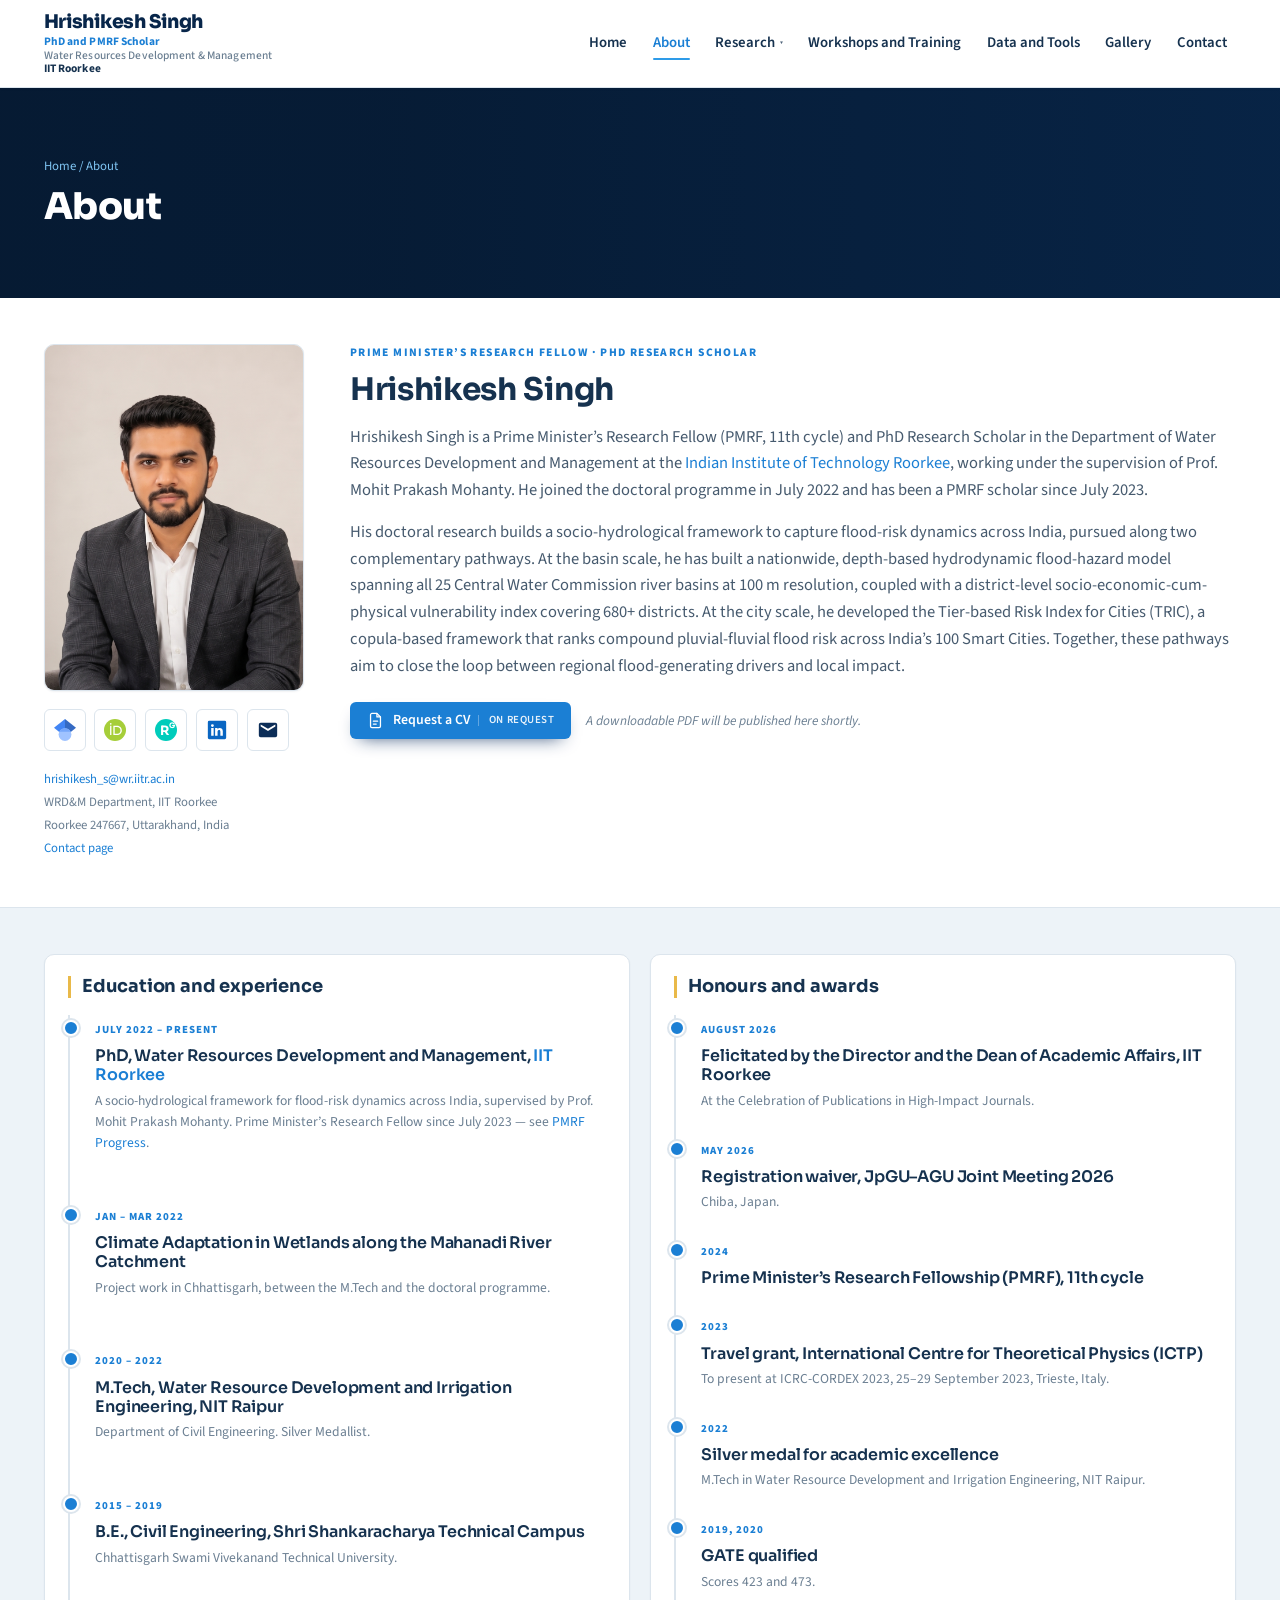
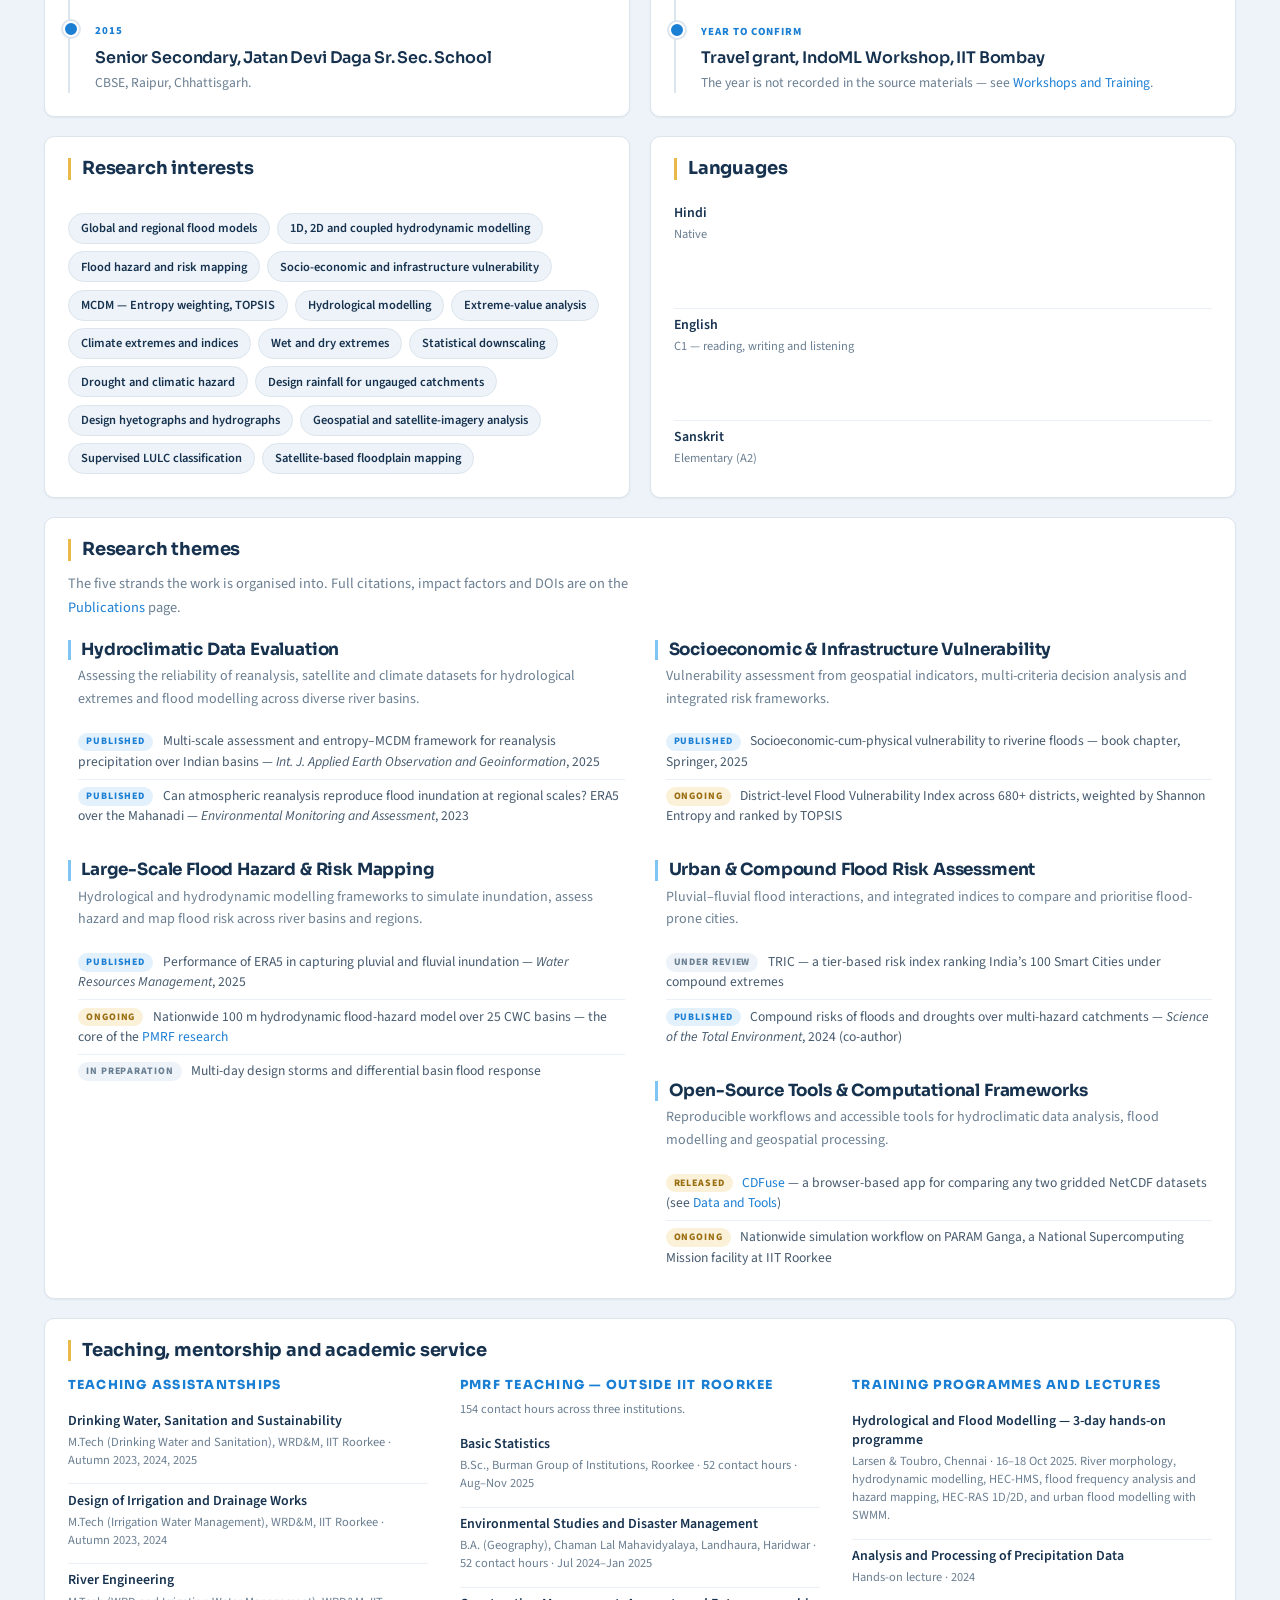
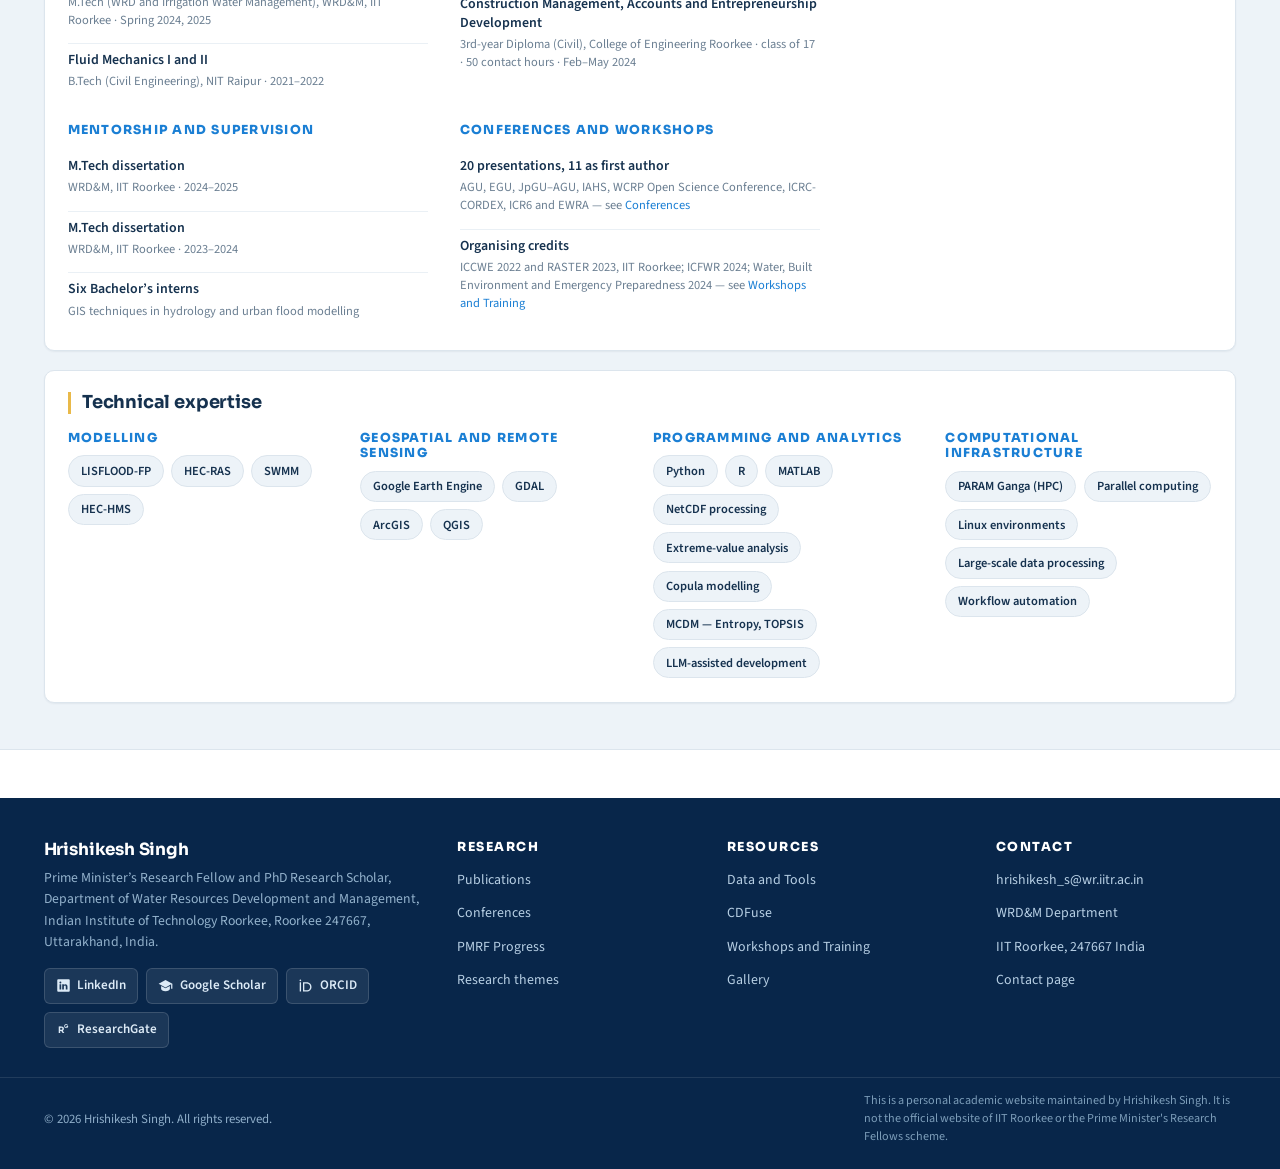
==== commit cee763c1: "About: pair cards by shape so each row ends level The two rows left a gap under the shorter card — 2" ====
--- a/about.html
+++ b/about.html
@@ -148,6 +148,48 @@
           </ul>
         </article>
 
+
+        <!-- Honours and awards -->
+        <article class="acard">
+          <h2>Honours and awards</h2>
+          <ul class="timeline">
+            <li>
+              <span class="when">August 2026</span>
+              <h3>Felicitated by the Director and the Dean of Academic Affairs, IIT Roorkee</h3>
+              <p>At the Celebration of Publications in High-Impact Journals.</p>
+            </li>
+            <li>
+              <span class="when">May 2026</span>
+              <h3>Registration waiver, JpGU&ndash;AGU Joint Meeting 2026</h3>
+              <p>Chiba, Japan.</p>
+            </li>
+            <li>
+              <span class="when">2024</span>
+              <h3>Prime Minister&rsquo;s Research Fellowship (PMRF), 11th cycle</h3>
+            </li>
+            <li>
+              <span class="when">2023</span>
+              <h3>Travel grant, International Centre for Theoretical Physics (ICTP)</h3>
+              <p>To present at ICRC-CORDEX 2023, 25&ndash;29 September 2023, Trieste, Italy.</p>
+            </li>
+            <li>
+              <span class="when">2022</span>
+              <h3>Silver medal for academic excellence</h3>
+              <p>M.Tech in Water Resource Development and Irrigation Engineering, NIT Raipur.</p>
+            </li>
+            <li>
+              <span class="when">2019, 2020</span>
+              <h3>GATE qualified</h3>
+              <p>Scores 423 and 473.</p>
+            </li>
+            <li>
+              <span class="when">Year to confirm</span>
+              <h3>Travel grant, IndoML Workshop, IIT Bombay</h3>
+              <p>The year is not recorded in the source materials &mdash; see <a href="workshops.html">Workshops and Training</a>.</p>
+            </li>
+          </ul>
+        </article>
+
         <!-- Research interests -->
         <article class="acard">
           <h2>Research interests</h2>
@@ -171,156 +213,6 @@
           </div>
         </article>
 
-        <!-- Research themes -->
-        <article class="acard wide" id="research-themes">
-          <h2>Research themes</h2>
-          <p class="acard-lede">The five strands the work is organised into. Full citations, impact factors and DOIs are on the <a href="publications.html">Publications</a> page.</p>
-
-          <div class="theme-groups">
-
-            <div class="theme-block">
-              <h3>Hydroclimatic Data Evaluation</h3>
-              <p class="theme-lead">Assessing the reliability of reanalysis, satellite and climate datasets for hydrological extremes and flood modelling across diverse river basins.</p>
-              <ul class="theme-outputs">
-                <li><span class="t-tag is-done">Published</span> Multi-scale assessment and entropy&ndash;MCDM framework for reanalysis precipitation over Indian basins &mdash; <em>Int. J. Applied Earth Observation and Geoinformation</em>, 2025</li>
-                <li><span class="t-tag is-done">Published</span> Can atmospheric reanalysis reproduce flood inundation at regional scales? ERA5 over the Mahanadi &mdash; <em>Environmental Monitoring and Assessment</em>, 2023</li>
-              </ul>
-            </div>
-
-            <div class="theme-block">
-              <h3>Large-Scale Flood Hazard &amp; Risk Mapping</h3>
-              <p class="theme-lead">Hydrological and hydrodynamic modelling frameworks to simulate inundation, assess hazard and map flood risk across river basins and regions.</p>
-              <ul class="theme-outputs">
-                <li><span class="t-tag is-done">Published</span> Performance of ERA5 in capturing pluvial and fluvial inundation &mdash; <em>Water Resources Management</em>, 2025</li>
-                <li><span class="t-tag is-live">Ongoing</span> Nationwide 100&nbsp;m hydrodynamic flood-hazard model over 25 CWC basins &mdash; the core of the <a href="pmrf-progress.html">PMRF research</a></li>
-                <li><span class="t-tag">In preparation</span> Multi-day design storms and differential basin flood response</li>
-              </ul>
-            </div>
-
-            <div class="theme-block">
-              <h3>Socioeconomic &amp; Infrastructure Vulnerability</h3>
-              <p class="theme-lead">Vulnerability assessment from geospatial indicators, multi-criteria decision analysis and integrated risk frameworks.</p>
-              <ul class="theme-outputs">
-                <li><span class="t-tag is-done">Published</span> Socioeconomic-cum-physical vulnerability to riverine floods &mdash; book chapter, Springer, 2025</li>
-                <li><span class="t-tag is-live">Ongoing</span> District-level Flood Vulnerability Index across 680+ districts, weighted by Shannon Entropy and ranked by TOPSIS</li>
-              </ul>
-            </div>
-
-            <div class="theme-block">
-              <h3>Urban &amp; Compound Flood Risk Assessment</h3>
-              <p class="theme-lead">Pluvial&ndash;fluvial flood interactions, and integrated indices to compare and prioritise flood-prone cities.</p>
-              <ul class="theme-outputs">
-                <li><span class="t-tag">Under review</span> TRIC &mdash; a tier-based risk index ranking India&rsquo;s 100 Smart Cities under compound extremes</li>
-                <li><span class="t-tag is-done">Published</span> Compound risks of floods and droughts over multi-hazard catchments &mdash; <em>Science of the Total Environment</em>, 2024 (co-author)</li>
-              </ul>
-            </div>
-
-            <div class="theme-block">
-              <h3>Open-Source Tools &amp; Computational Frameworks</h3>
-              <p class="theme-lead">Reproducible workflows and accessible tools for hydroclimatic data analysis, flood modelling and geospatial processing.</p>
-              <ul class="theme-outputs">
-                <li><span class="t-tag is-live">Released</span> <a href="https://cdfuse.streamlit.app" target="_blank" rel="noopener">CDFuse</a> &mdash; a browser-based app for comparing any two gridded NetCDF datasets (see <a href="data-tools.html">Data and Tools</a>)</li>
-                <li><span class="t-tag is-live">Ongoing</span> Nationwide simulation workflow on PARAM Ganga, a National Supercomputing Mission facility at IIT Roorkee</li>
-              </ul>
-            </div>
-
-          </div>
-        </article>
-
-        <!-- Teaching, mentorship and academic service -->
-        <article class="acard wide">
-          <h2>Teaching, mentorship and academic service</h2>
-          <div class="col-lists">
-
-            <div>
-              <h3>Teaching assistantships</h3>
-              <ul class="dated">
-                <li><b>Drinking Water, Sanitation and Sustainability</b><span>M.Tech (Drinking Water and Sanitation), WRD&amp;M, IIT Roorkee &middot; Autumn 2023, 2024, 2025</span></li>
-                <li><b>Design of Irrigation and Drainage Works</b><span>M.Tech (Irrigation Water Management), WRD&amp;M, IIT Roorkee &middot; Autumn 2023, 2024</span></li>
-                <li><b>River Engineering</b><span>M.Tech (WRD and Irrigation Water Management), WRD&amp;M, IIT Roorkee &middot; Spring 2024, 2025</span></li>
-                <li><b>Fluid Mechanics I and II</b><span>B.Tech (Civil Engineering), NIT Raipur &middot; 2021&ndash;2022</span></li>
-              </ul>
-            </div>
-
-            <div>
-              <h3>PMRF teaching &mdash; outside IIT Roorkee</h3>
-              <p class="group-note">154 contact hours across three institutions.</p>
-              <ul class="dated">
-                <li><b>Basic Statistics</b><span>B.Sc., Burman Group of Institutions, Roorkee &middot; 52 contact hours &middot; Aug&ndash;Nov 2025</span></li>
-                <li><b>Environmental Studies and Disaster Management</b><span>B.A. (Geography), Chaman Lal Mahavidyalaya, Landhaura, Haridwar &middot; 52 contact hours &middot; Jul 2024&ndash;Jan 2025</span></li>
-                <li><b>Construction Management, Accounts and Entrepreneurship Development</b><span>3rd-year Diploma (Civil), College of Engineering Roorkee &middot; class of 17 &middot; 50 contact hours &middot; Feb&ndash;May 2024</span></li>
-              </ul>
-            </div>
-
-            <div>
-              <h3>Training programmes and lectures</h3>
-              <ul class="dated">
-                <li><b>Hydrological and Flood Modelling &mdash; 3-day hands-on programme</b><span>Larsen &amp; Toubro, Chennai &middot; 16&ndash;18 Oct 2025. River morphology, hydrodynamic modelling, HEC-HMS, flood frequency analysis and hazard mapping, HEC-RAS 1D/2D, and urban flood modelling with SWMM.</span></li>
-                <li><b>Analysis and Processing of Precipitation Data</b><span>Hands-on lecture &middot; 2024</span></li>
-              </ul>
-            </div>
-
-            <div>
-              <h3>Mentorship and supervision</h3>
-              <ul class="dated">
-                <li><b>M.Tech dissertation</b><span>WRD&amp;M, IIT Roorkee &middot; 2024&ndash;2025</span></li>
-                <li><b>M.Tech dissertation</b><span>WRD&amp;M, IIT Roorkee &middot; 2023&ndash;2024</span></li>
-                <li><b>Six Bachelor&rsquo;s interns</b><span>GIS techniques in hydrology and urban flood modelling</span></li>
-              </ul>
-            </div>
-
-            <div>
-              <h3>Conferences and workshops</h3>
-              <ul class="dated">
-                <li><b>20 presentations, 11 as first author</b><span>AGU, EGU, JpGU&ndash;AGU, IAHS, WCRP Open Science Conference, ICRC-CORDEX, ICR6 and EWRA &mdash; see <a href="conferences.html">Conferences</a></span></li>
-                <li><b>Organising credits</b><span>ICCWE 2022 and RASTER 2023, IIT Roorkee; ICFWR 2024; Water, Built Environment and Emergency Preparedness 2024 &mdash; see <a href="workshops.html">Workshops and Training</a></span></li>
-              </ul>
-            </div>
-
-          </div>
-        </article>
-
-        <!-- Honours and awards -->
-        <article class="acard">
-          <h2>Honours and awards</h2>
-          <ul class="timeline">
-            <li>
-              <span class="when">August 2026</span>
-              <h3>Felicitated by the Director and the Dean of Academic Affairs, IIT Roorkee</h3>
-              <p>At the Celebration of Publications in High-Impact Journals.</p>
-            </li>
-            <li>
-              <span class="when">May 2026</span>
-              <h3>Registration waiver, JpGU&ndash;AGU Joint Meeting 2026</h3>
-              <p>Chiba, Japan.</p>
-            </li>
-            <li>
-              <span class="when">2024</span>
-              <h3>Prime Minister&rsquo;s Research Fellowship (PMRF), 11th cycle</h3>
-            </li>
-            <li>
-              <span class="when">2023</span>
-              <h3>Travel grant, International Centre for Theoretical Physics (ICTP)</h3>
-              <p>To present at ICRC-CORDEX 2023, 25&ndash;29 September 2023, Trieste, Italy.</p>
-            </li>
-            <li>
-              <span class="when">2022</span>
-              <h3>Silver medal for academic excellence</h3>
-              <p>M.Tech in Water Resource Development and Irrigation Engineering, NIT Raipur.</p>
-            </li>
-            <li>
-              <span class="when">2019, 2020</span>
-              <h3>GATE qualified</h3>
-              <p>Scores 423 and 473.</p>
-            </li>
-            <li>
-              <span class="when">Year to confirm</span>
-              <h3>Travel grant, IndoML Workshop, IIT Bombay</h3>
-              <p>The year is not recorded in the source materials &mdash; see <a href="workshops.html">Workshops and Training</a>.</p>
-            </li>
-          </ul>
-        </article>
-
         <!-- Languages -->
         <article class="acard">
           <h2>Languages</h2>
@@ -330,6 +222,117 @@
             <li><b>Sanskrit</b><span>Elementary (A2)</span></li>
           </ul>
         </article>
+
+        <!-- Research themes -->
+        <article class="acard wide" id="research-themes">
+          <h2>Research themes</h2>
+          <p class="acard-lede">The five strands the work is organised into. Full citations, impact factors and DOIs are on the <a href="publications.html">Publications</a> page.</p>
+
+          <div class="theme-groups">
+
+            <div class="theme-block">
+              <h3>Hydroclimatic Data Evaluation</h3>
+              <p class="theme-lead">Assessing the reliability of reanalysis, satellite and climate datasets for hydrological extremes and flood modelling across diverse river basins.</p>
+              <ul class="theme-outputs">
+                <li><span class="t-tag is-done">Published</span> Multi-scale assessment and entropy&ndash;MCDM framework for reanalysis precipitation over Indian basins &mdash; <em>Int. J. Applied Earth Observation and Geoinformation</em>, 2025</li>
+                <li><span class="t-tag is-done">Published</span> Can atmospheric reanalysis reproduce flood inundation at regional scales? ERA5 over the Mahanadi &mdash; <em>Environmental Monitoring and Assessment</em>, 2023</li>
+              </ul>
+            </div>
+
+            <div class="theme-block">
+              <h3>Large-Scale Flood Hazard &amp; Risk Mapping</h3>
+              <p class="theme-lead">Hydrological and hydrodynamic modelling frameworks to simulate inundation, assess hazard and map flood risk across river basins and regions.</p>
+              <ul class="theme-outputs">
+                <li><span class="t-tag is-done">Published</span> Performance of ERA5 in capturing pluvial and fluvial inundation &mdash; <em>Water Resources Management</em>, 2025</li>
+                <li><span class="t-tag is-live">Ongoing</span> Nationwide 100&nbsp;m hydrodynamic flood-hazard model over 25 CWC basins &mdash; the core of the <a href="pmrf-progress.html">PMRF research</a></li>
+                <li><span class="t-tag">In preparation</span> Multi-day design storms and differential basin flood response</li>
+              </ul>
+            </div>
+
+            <div class="theme-block">
+              <h3>Socioeconomic &amp; Infrastructure Vulnerability</h3>
+              <p class="theme-lead">Vulnerability assessment from geospatial indicators, multi-criteria decision analysis and integrated risk frameworks.</p>
+              <ul class="theme-outputs">
+                <li><span class="t-tag is-done">Published</span> Socioeconomic-cum-physical vulnerability to riverine floods &mdash; book chapter, Springer, 2025</li>
+                <li><span class="t-tag is-live">Ongoing</span> District-level Flood Vulnerability Index across 680+ districts, weighted by Shannon Entropy and ranked by TOPSIS</li>
+              </ul>
+            </div>
+
+            <div class="theme-block">
+              <h3>Urban &amp; Compound Flood Risk Assessment</h3>
+              <p class="theme-lead">Pluvial&ndash;fluvial flood interactions, and integrated indices to compare and prioritise flood-prone cities.</p>
+              <ul class="theme-outputs">
+                <li><span class="t-tag">Under review</span> TRIC &mdash; a tier-based risk index ranking India&rsquo;s 100 Smart Cities under compound extremes</li>
+                <li><span class="t-tag is-done">Published</span> Compound risks of floods and droughts over multi-hazard catchments &mdash; <em>Science of the Total Environment</em>, 2024 (co-author)</li>
+              </ul>
+            </div>
+
+            <div class="theme-block">
+              <h3>Open-Source Tools &amp; Computational Frameworks</h3>
+              <p class="theme-lead">Reproducible workflows and accessible tools for hydroclimatic data analysis, flood modelling and geospatial processing.</p>
+              <ul class="theme-outputs">
+                <li><span class="t-tag is-live">Released</span> <a href="https://cdfuse.streamlit.app" target="_blank" rel="noopener">CDFuse</a> &mdash; a browser-based app for comparing any two gridded NetCDF datasets (see <a href="data-tools.html">Data and Tools</a>)</li>
+                <li><span class="t-tag is-live">Ongoing</span> Nationwide simulation workflow on PARAM Ganga, a National Supercomputing Mission facility at IIT Roorkee</li>
+              </ul>
+            </div>
+
+          </div>
+        </article>
+
+        <!-- Teaching, mentorship and academic service -->
+        <article class="acard wide">
+          <h2>Teaching, mentorship and academic service</h2>
+          <div class="col-lists">
+
+            <div>
+              <h3>Teaching assistantships</h3>
+              <ul class="dated">
+                <li><b>Drinking Water, Sanitation and Sustainability</b><span>M.Tech (Drinking Water and Sanitation), WRD&amp;M, IIT Roorkee &middot; Autumn 2023, 2024, 2025</span></li>
+                <li><b>Design of Irrigation and Drainage Works</b><span>M.Tech (Irrigation Water Management), WRD&amp;M, IIT Roorkee &middot; Autumn 2023, 2024</span></li>
+                <li><b>River Engineering</b><span>M.Tech (WRD and Irrigation Water Management), WRD&amp;M, IIT Roorkee &middot; Spring 2024, 2025</span></li>
+                <li><b>Fluid Mechanics I and II</b><span>B.Tech (Civil Engineering), NIT Raipur &middot; 2021&ndash;2022</span></li>
+              </ul>
+            </div>
+
+            <div>
+              <h3>PMRF teaching &mdash; outside IIT Roorkee</h3>
+              <p class="group-note">154 contact hours across three institutions.</p>
+              <ul class="dated">
+                <li><b>Basic Statistics</b><span>B.Sc., Burman Group of Institutions, Roorkee &middot; 52 contact hours &middot; Aug&ndash;Nov 2025</span></li>
+                <li><b>Environmental Studies and Disaster Management</b><span>B.A. (Geography), Chaman Lal Mahavidyalaya, Landhaura, Haridwar &middot; 52 contact hours &middot; Jul 2024&ndash;Jan 2025</span></li>
+                <li><b>Construction Management, Accounts and Entrepreneurship Development</b><span>3rd-year Diploma (Civil), College of Engineering Roorkee &middot; class of 17 &middot; 50 contact hours &middot; Feb&ndash;May 2024</span></li>
+              </ul>
+            </div>
+
+            <div>
+              <h3>Training programmes and lectures</h3>
+              <ul class="dated">
+                <li><b>Hydrological and Flood Modelling &mdash; 3-day hands-on programme</b><span>Larsen &amp; Toubro, Chennai &middot; 16&ndash;18 Oct 2025. River morphology, hydrodynamic modelling, HEC-HMS, flood frequency analysis and hazard mapping, HEC-RAS 1D/2D, and urban flood modelling with SWMM.</span></li>
+                <li><b>Analysis and Processing of Precipitation Data</b><span>Hands-on lecture &middot; 2024</span></li>
+              </ul>
+            </div>
+
+            <div>
+              <h3>Mentorship and supervision</h3>
+              <ul class="dated">
+                <li><b>M.Tech dissertation</b><span>WRD&amp;M, IIT Roorkee &middot; 2024&ndash;2025</span></li>
+                <li><b>M.Tech dissertation</b><span>WRD&amp;M, IIT Roorkee &middot; 2023&ndash;2024</span></li>
+                <li><b>Six Bachelor&rsquo;s interns</b><span>GIS techniques in hydrology and urban flood modelling</span></li>
+              </ul>
+            </div>
+
+            <div>
+              <h3>Conferences and workshops</h3>
+              <ul class="dated">
+                <li><b>20 presentations, 11 as first author</b><span>AGU, EGU, JpGU&ndash;AGU, IAHS, WCRP Open Science Conference, ICRC-CORDEX, ICR6 and EWRA &mdash; see <a href="conferences.html">Conferences</a></span></li>
+                <li><b>Organising credits</b><span>ICCWE 2022 and RASTER 2023, IIT Roorkee; ICFWR 2024; Water, Built Environment and Emergency Preparedness 2024 &mdash; see <a href="workshops.html">Workshops and Training</a></span></li>
+              </ul>
+            </div>
+
+          </div>
+        </article>
+
+
 
         <!-- Technical expertise -->
         <article class="acard wide">
--- a/css/style.css
+++ b/css/style.css
@@ -1271,7 +1271,10 @@
   display: grid;
   grid-template-columns: repeat(2, minmax(0, 1fr));
   gap: 1.2rem;
-  align-items: start;
+  /* Default stretch, so the two cards in a row end level and no gap opens
+     under the shorter one. Cards are paired by shape — the two dated
+     timelines together, the two short lists together — so the slack a
+     stretch has to absorb stays small. */
 }
 .acard {
   background: var(--white);
@@ -1280,7 +1283,24 @@
   box-shadow: var(--shadow-sm);
   padding: 1.3rem 1.45rem 1.45rem;
   min-width: 0;
-}
+  display: flex;
+  flex-direction: column;
+}
+
+/* The body of a card takes the leftover height, and a dated list spreads its
+   entries down it rather than leaving the slack at the bottom. */
+.acard > .timeline,
+.acard > .lang-list {
+  flex: 1 1 auto;
+  display: flex;
+  flex-direction: column;
+  justify-content: space-between;
+}
+.acard > .keyword-pills,
+.acard > .col-lists,
+.acard > .skill-groups,
+.acard > .theme-groups { flex: 1 1 auto; }
+.acard > .keyword-pills { align-content: flex-start; }
 .acard.wide { grid-column: 1 / -1; }
 .acard > h2 {
   font-size: 1.12rem;
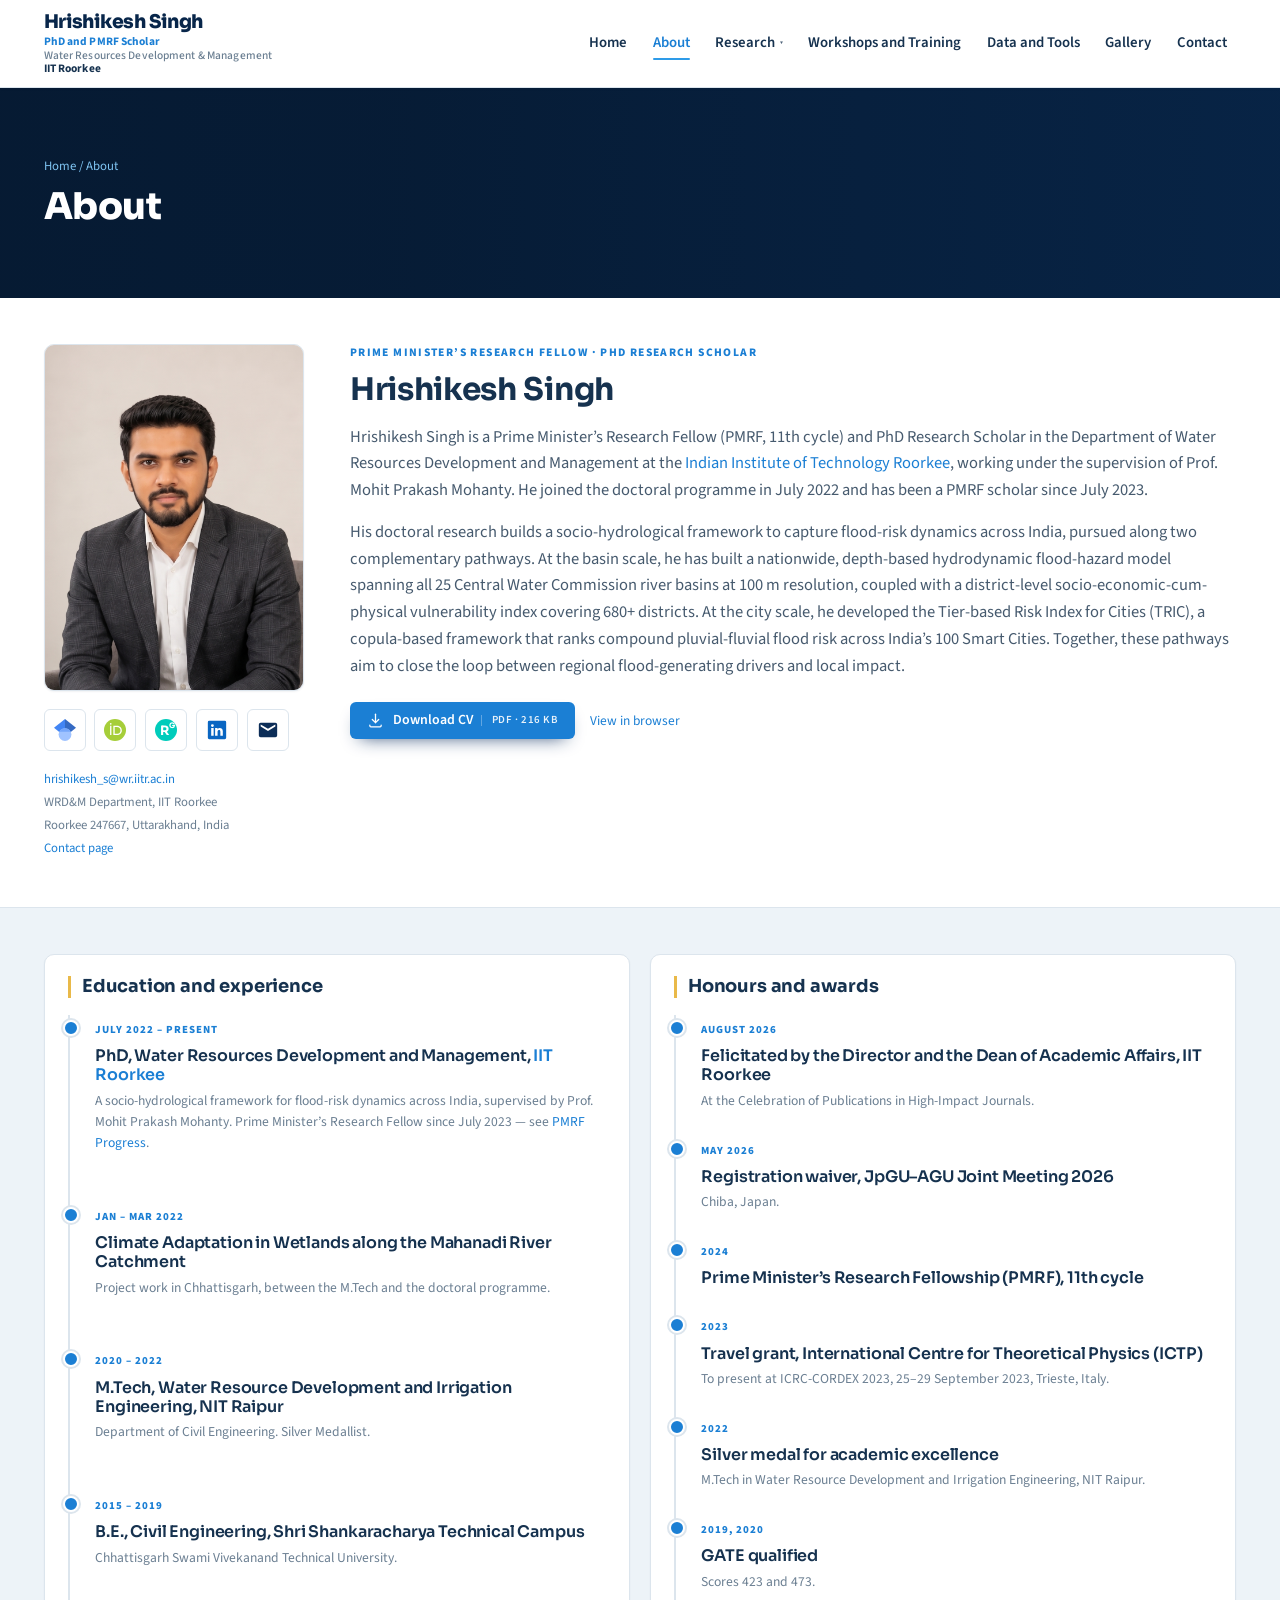
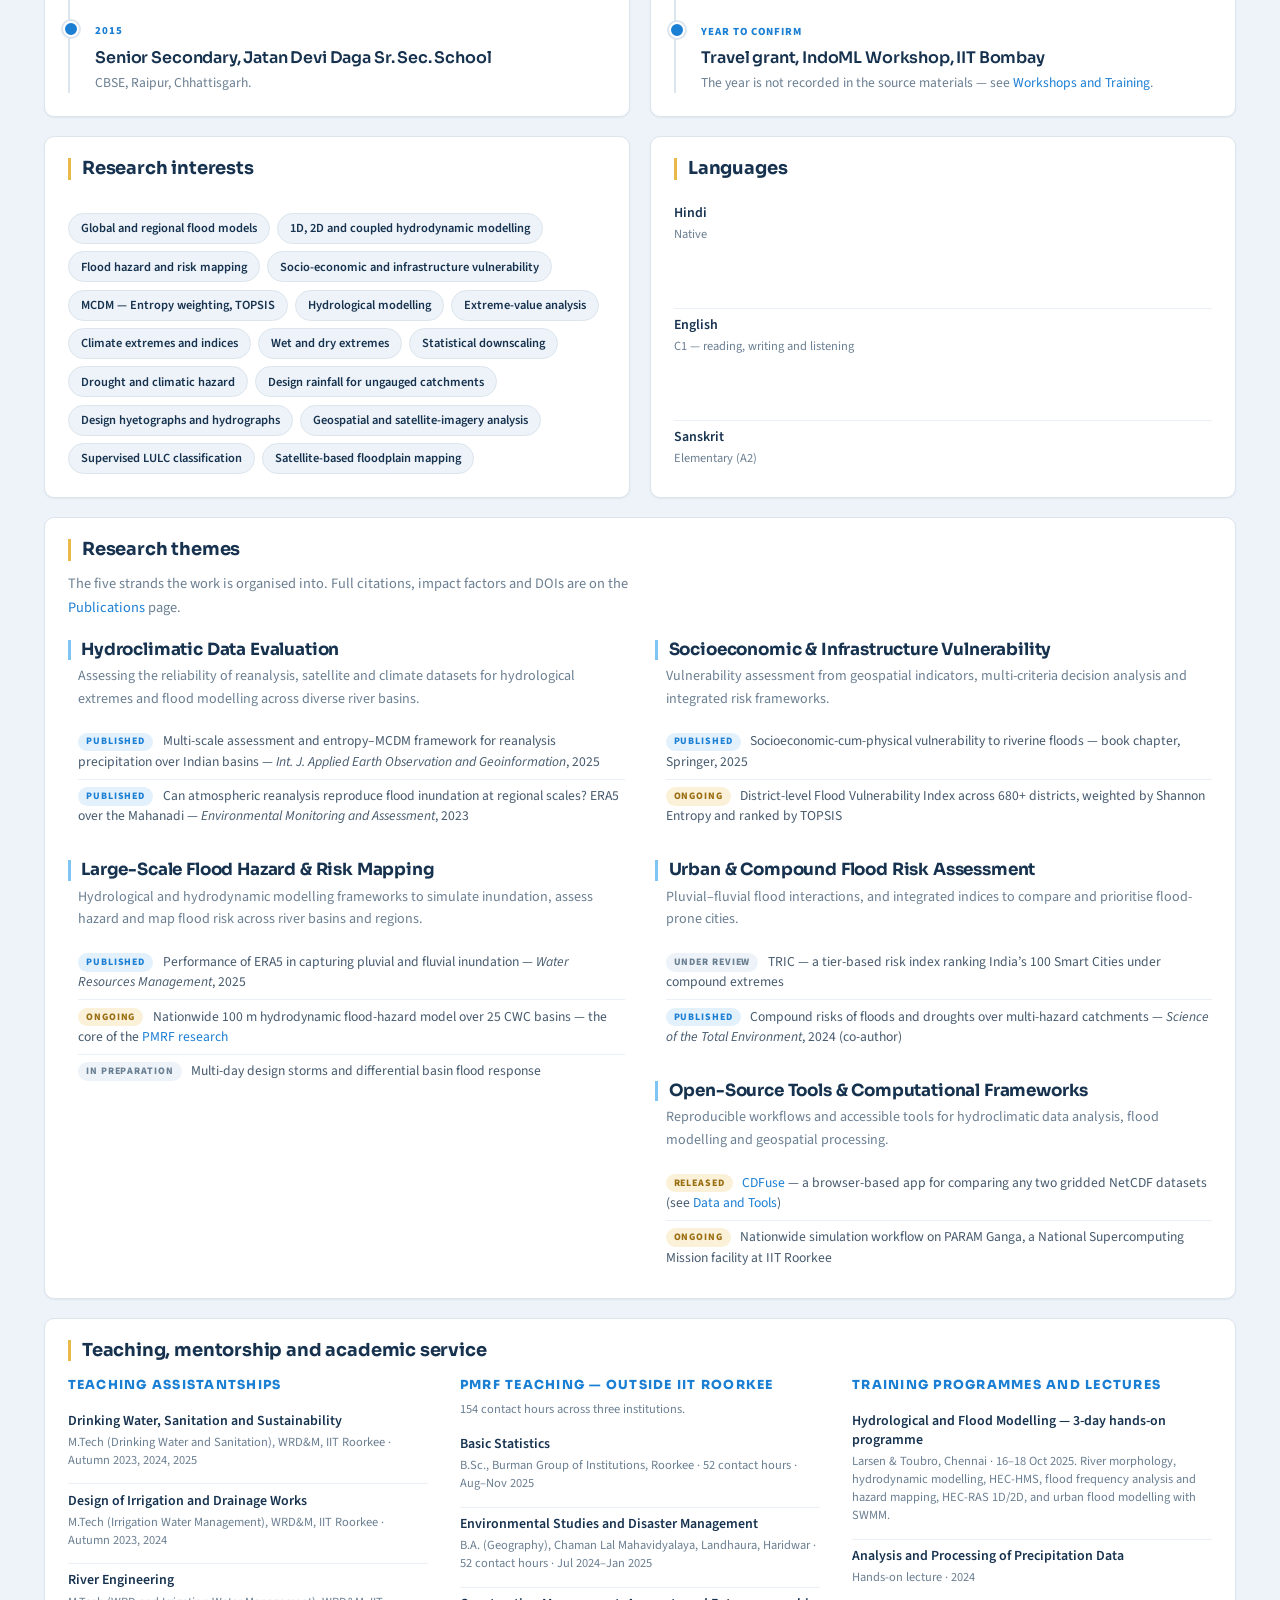
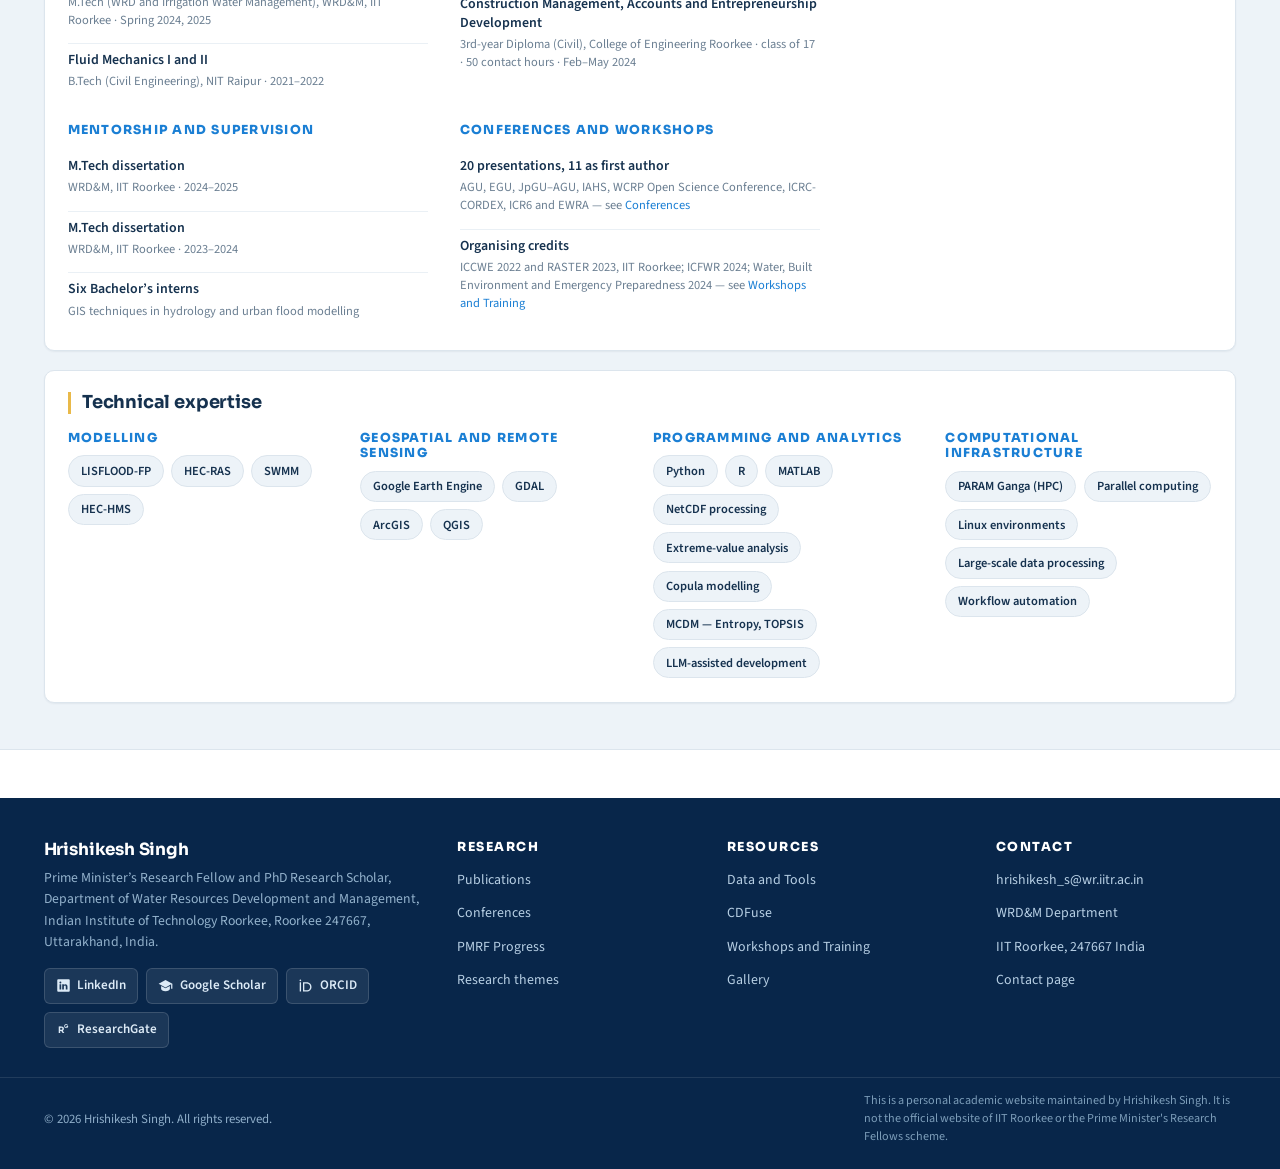
==== commit 7ad6fb75: "Publish the CV as a download The About button offered to take you to the contact page to ask for a c" ====
--- a/about.html
+++ b/about.html
@@ -95,14 +95,14 @@
           </div>
 
           <p class="cv-row">
-            <a class="cv-btn" href="contact.html">
+            <a class="cv-btn" href="assets/cv/Hrishikesh-Singh-CV.pdf" download>
               <svg viewBox="0 0 24 24" fill="none" stroke="currentColor" stroke-width="1.8" stroke-linecap="round" stroke-linejoin="round" aria-hidden="true">
-                <path d="M14 2H7a2 2 0 00-2 2v16a2 2 0 002 2h10a2 2 0 002-2V7z"/><path d="M14 2v5h5"/><path d="M9 13h6M9 17h4"/>
+                <path d="M12 3v12"/><path d="M7.5 10.5 12 15l4.5-4.5"/><path d="M4 18.5v1A1.5 1.5 0 0 0 5.5 21h13a1.5 1.5 0 0 0 1.5-1.5v-1"/>
               </svg>
-              Request a CV
-              <span class="cv-meta">On request</span>
+              Download CV
+              <span class="cv-meta">PDF &middot; 216&nbsp;KB</span>
             </a>
-            <span class="cv-alt placeholder-note">A downloadable PDF will be published here shortly.</span>
+            <a class="cv-alt" href="assets/cv/Hrishikesh-Singh-CV.pdf" target="_blank" rel="noopener">View in browser</a>
           </p>
         </div>
 
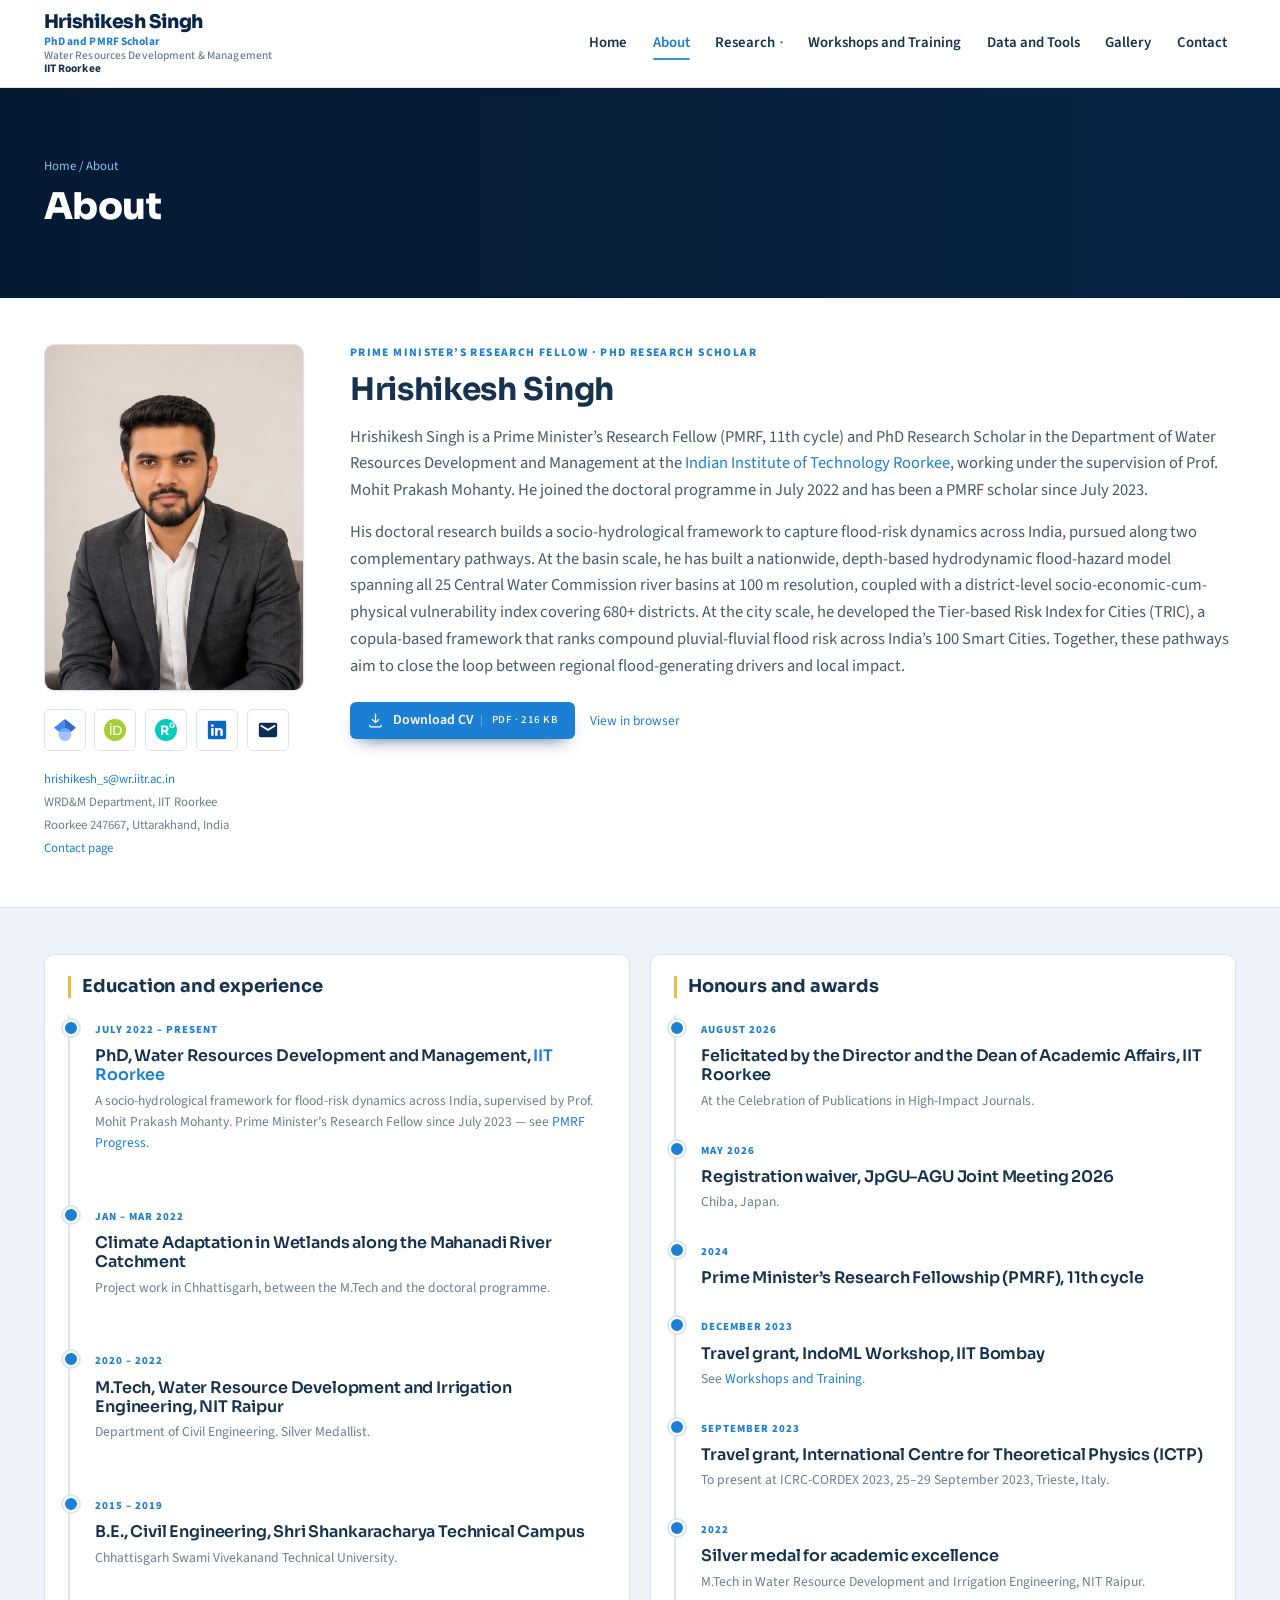
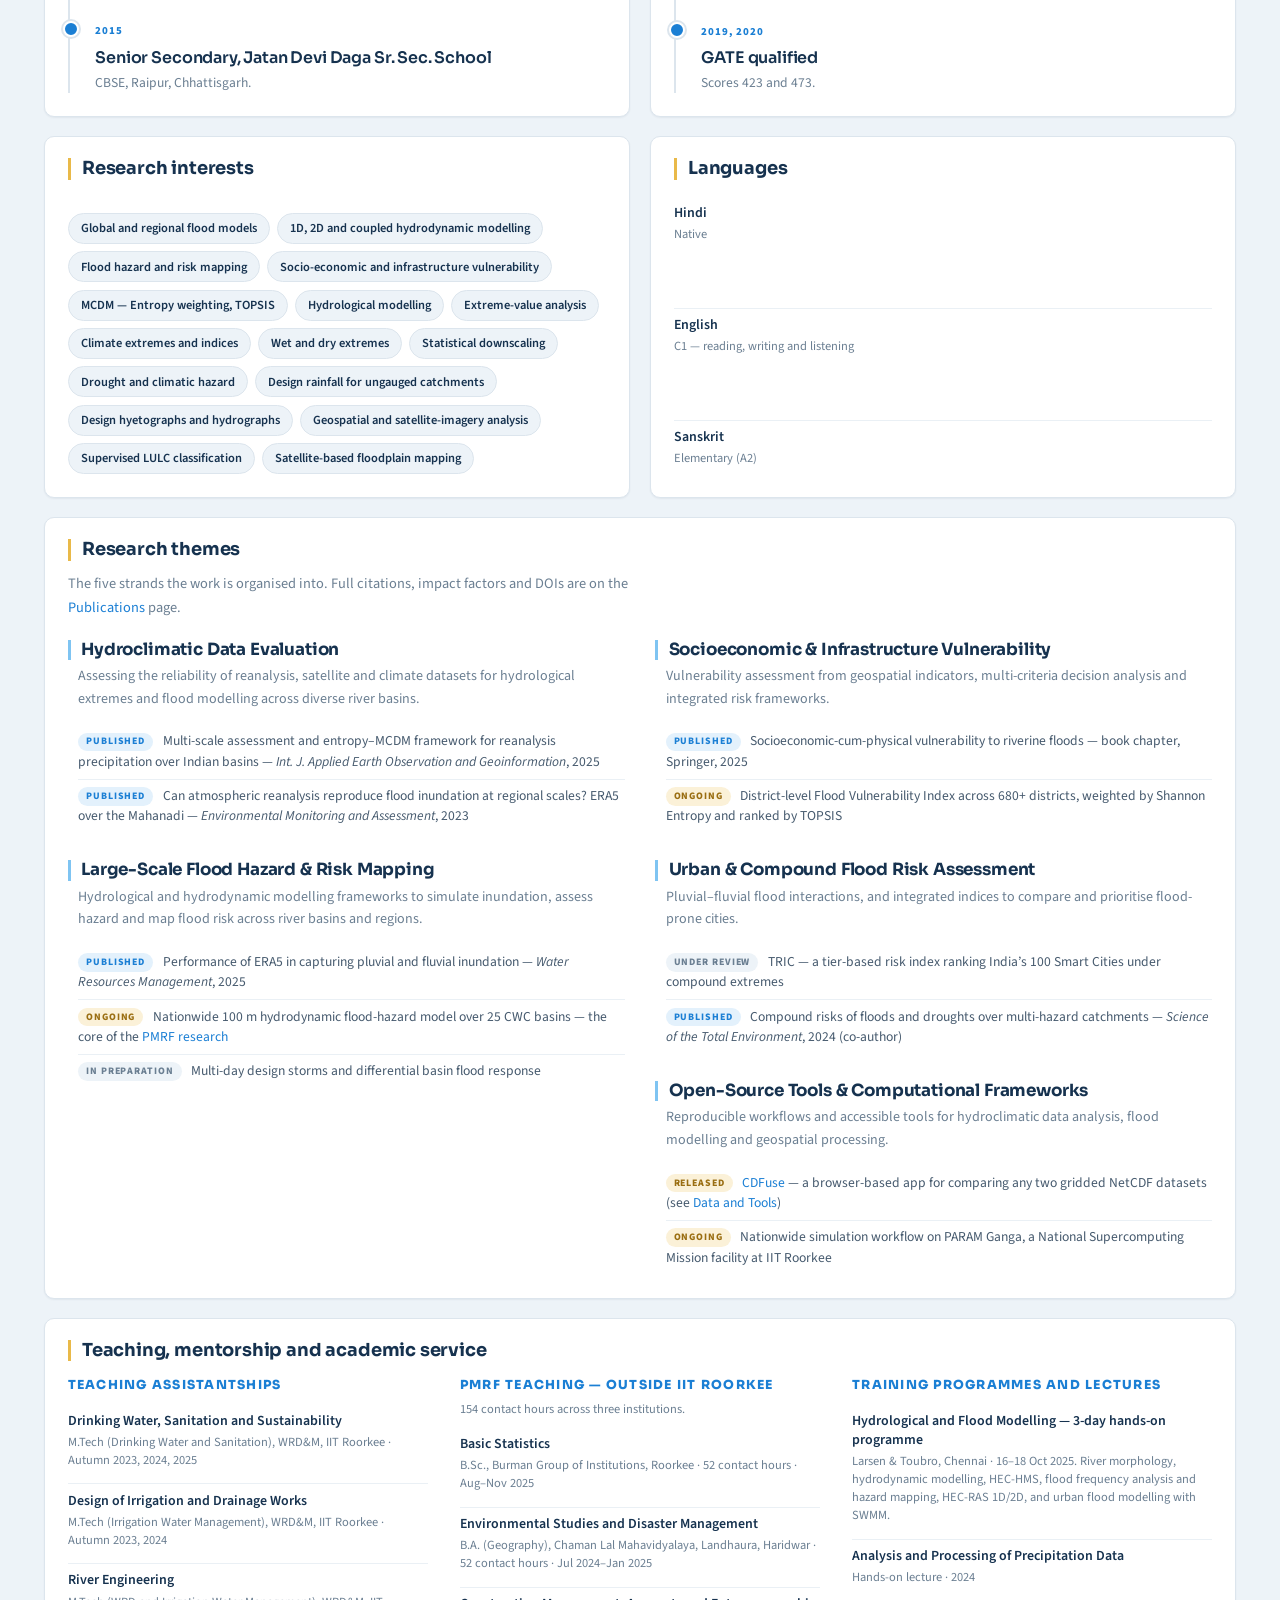
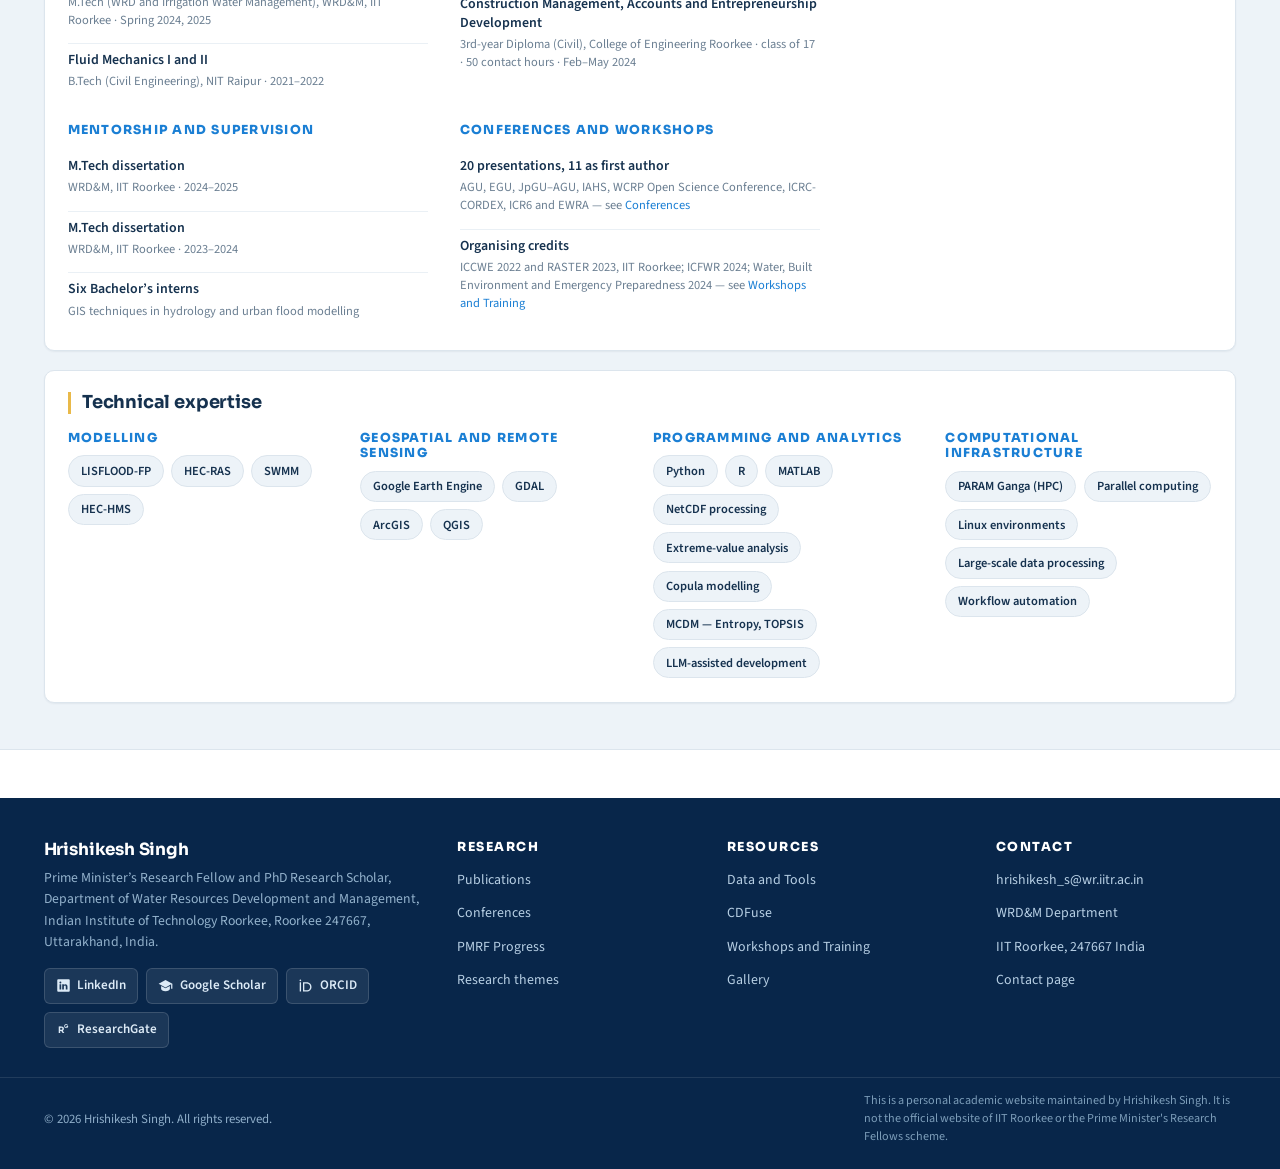
==== commit 451d9298: "Date the IndoML travel grant to December 2023 It was the one entry still marked "year to confirm". D" ====
--- a/about.html
+++ b/about.html
@@ -168,7 +168,12 @@
               <h3>Prime Minister&rsquo;s Research Fellowship (PMRF), 11th cycle</h3>
             </li>
             <li>
-              <span class="when">2023</span>
+              <span class="when">December 2023</span>
+              <h3>Travel grant, IndoML Workshop, IIT Bombay</h3>
+              <p>See <a href="workshops.html">Workshops and Training</a>.</p>
+            </li>
+            <li>
+              <span class="when">September 2023</span>
               <h3>Travel grant, International Centre for Theoretical Physics (ICTP)</h3>
               <p>To present at ICRC-CORDEX 2023, 25&ndash;29 September 2023, Trieste, Italy.</p>
             </li>
@@ -181,11 +186,6 @@
               <span class="when">2019, 2020</span>
               <h3>GATE qualified</h3>
               <p>Scores 423 and 473.</p>
-            </li>
-            <li>
-              <span class="when">Year to confirm</span>
-              <h3>Travel grant, IndoML Workshop, IIT Bombay</h3>
-              <p>The year is not recorded in the source materials &mdash; see <a href="workshops.html">Workshops and Training</a>.</p>
             </li>
           </ul>
         </article>
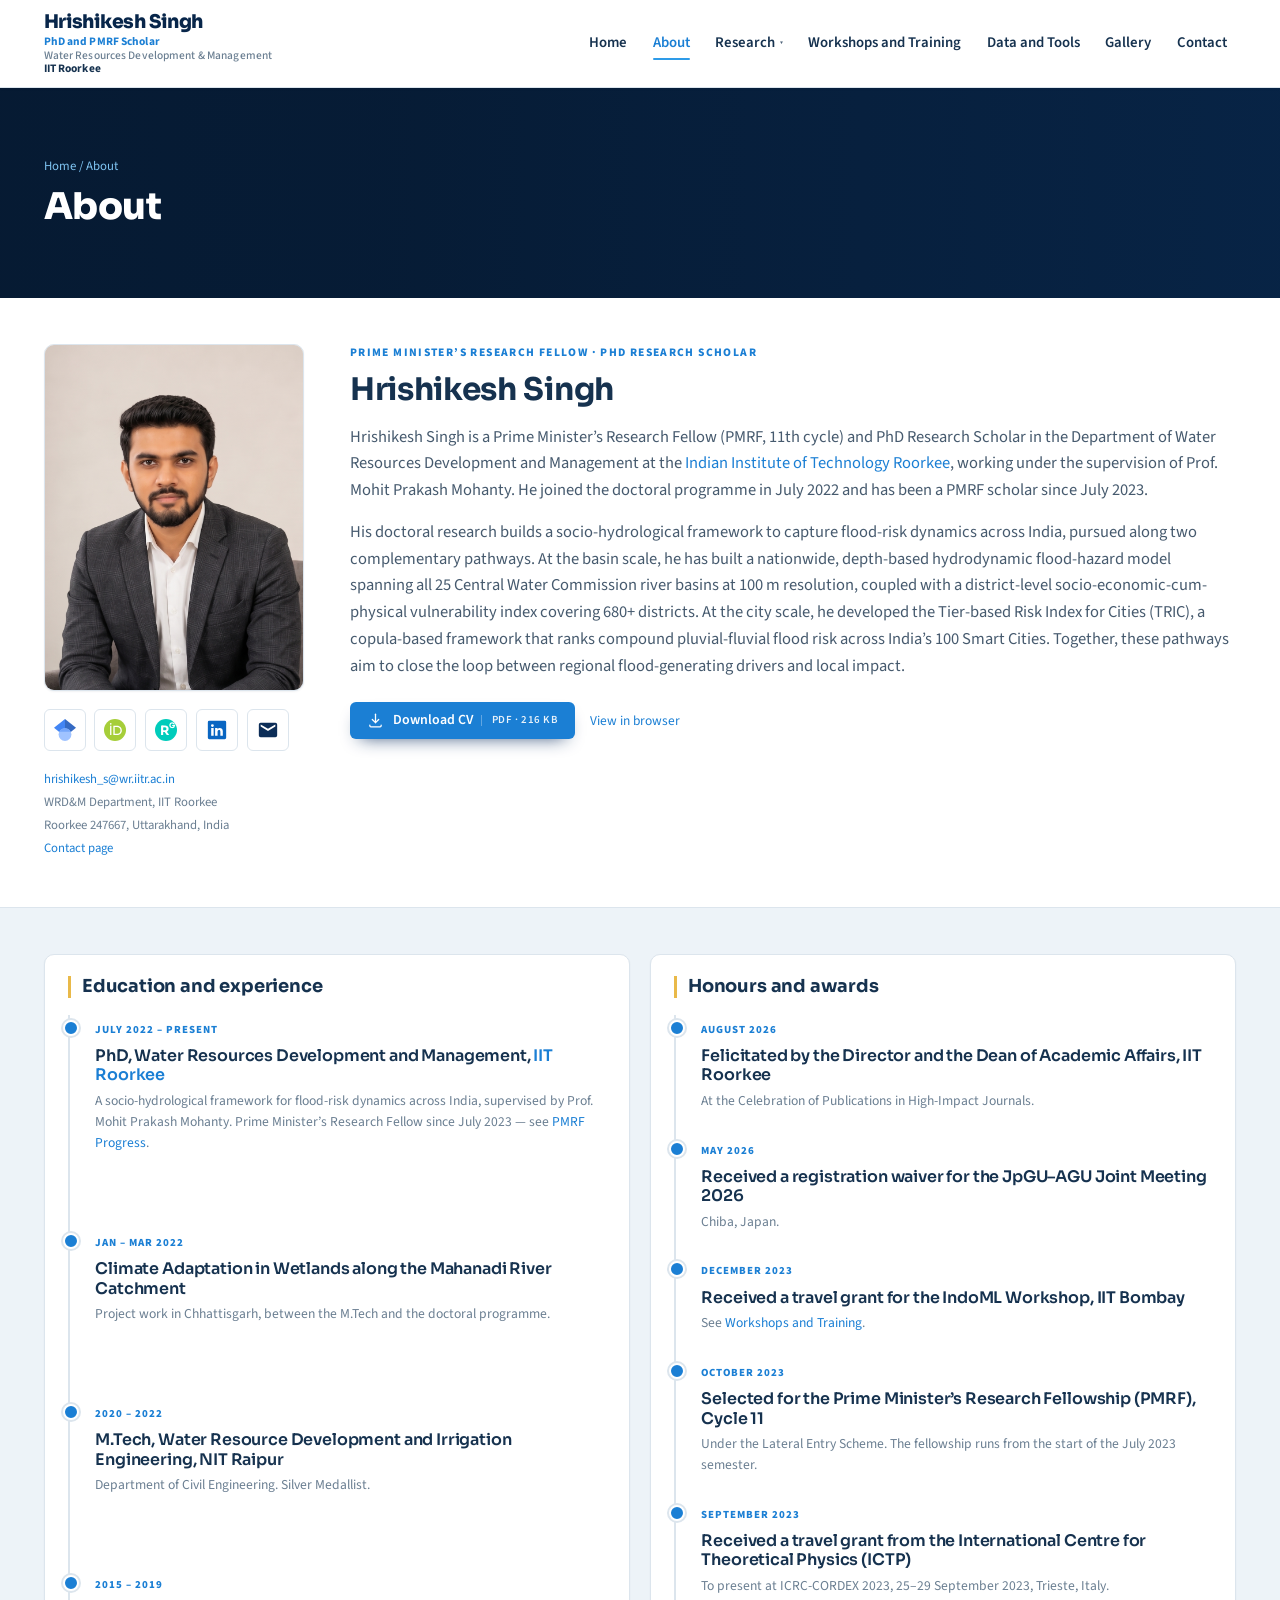
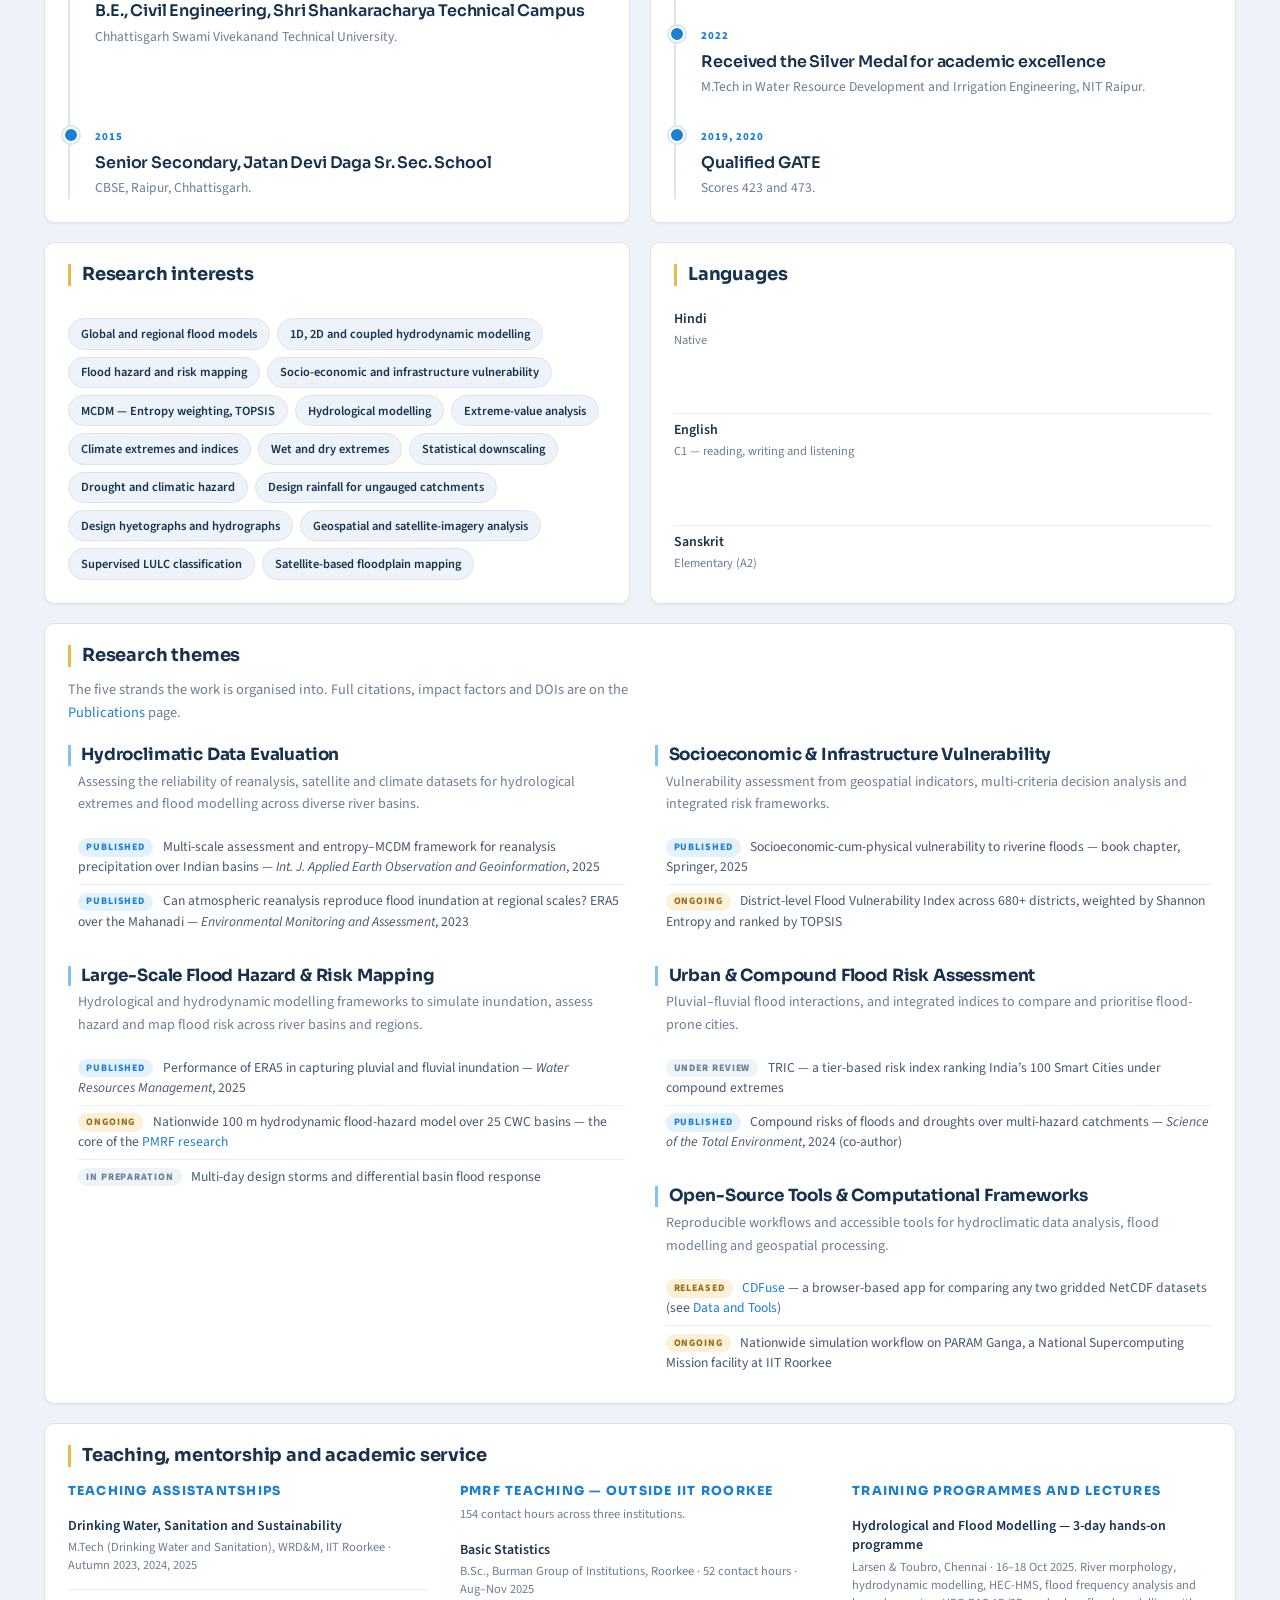
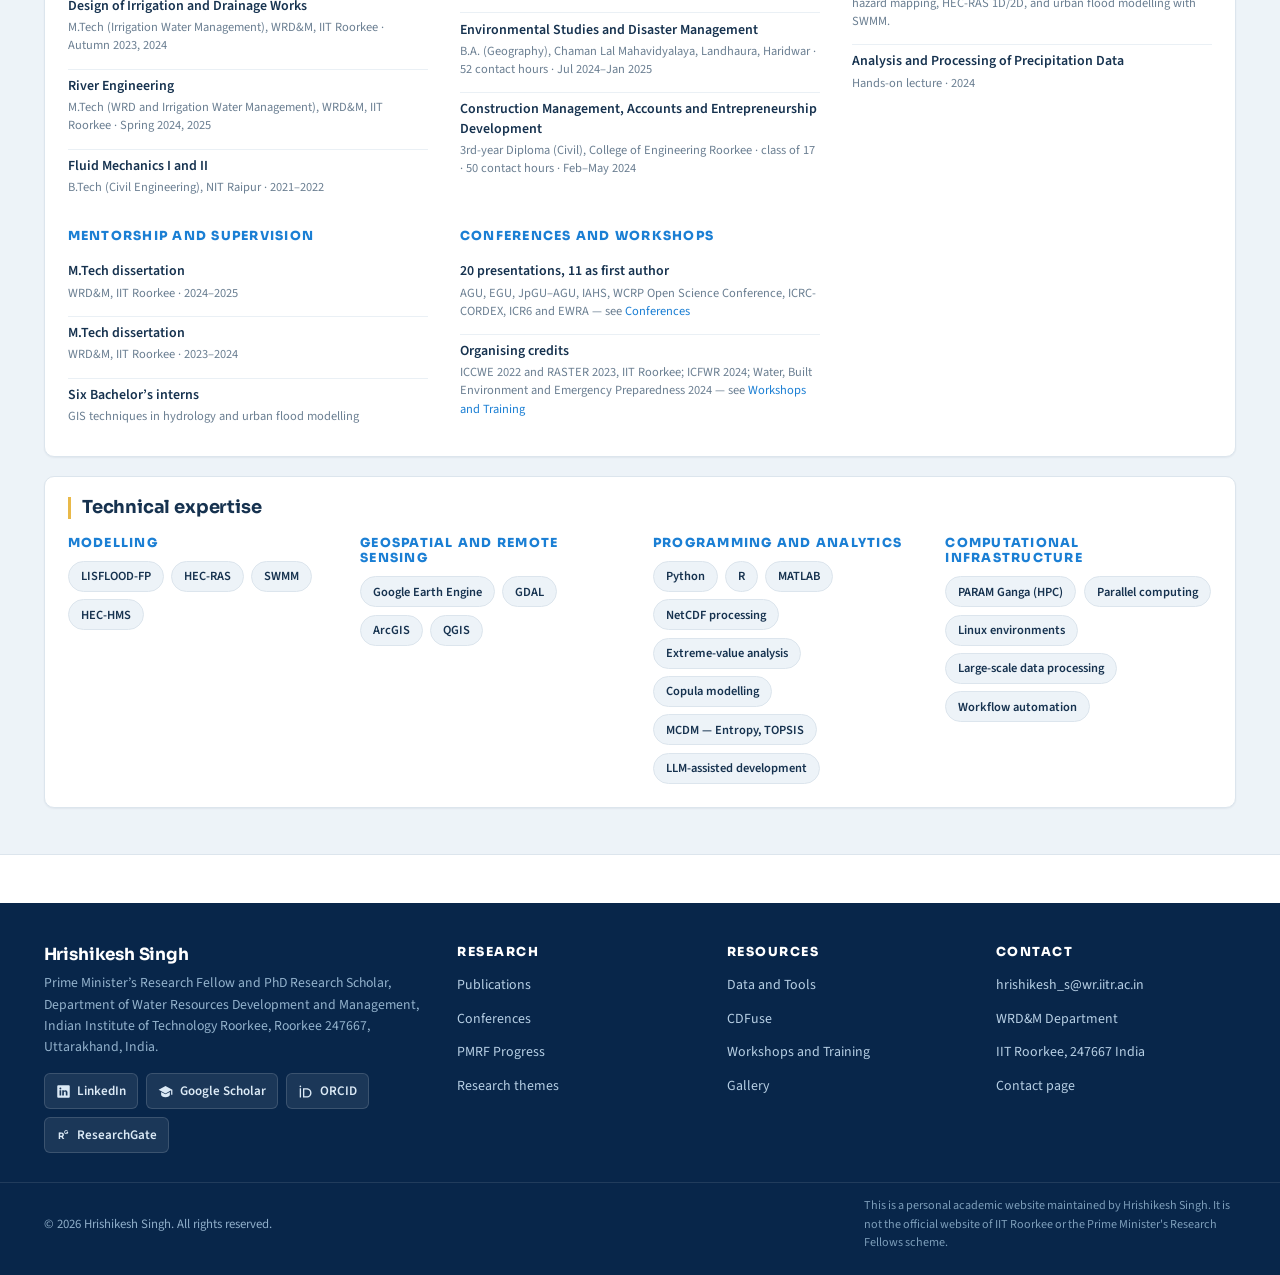
==== commit 35178a05: "Honours read verb-first; PMRF dated from the offer letter Each entry now opens with what happened — " ====
--- a/about.html
+++ b/about.html
@@ -160,31 +160,32 @@
             </li>
             <li>
               <span class="when">May 2026</span>
-              <h3>Registration waiver, JpGU&ndash;AGU Joint Meeting 2026</h3>
+              <h3>Received a registration waiver for the JpGU&ndash;AGU Joint Meeting 2026</h3>
               <p>Chiba, Japan.</p>
             </li>
             <li>
-              <span class="when">2024</span>
-              <h3>Prime Minister&rsquo;s Research Fellowship (PMRF), 11th cycle</h3>
-            </li>
-            <li>
               <span class="when">December 2023</span>
-              <h3>Travel grant, IndoML Workshop, IIT Bombay</h3>
+              <h3>Received a travel grant for the IndoML Workshop, IIT Bombay</h3>
               <p>See <a href="workshops.html">Workshops and Training</a>.</p>
             </li>
             <li>
+              <span class="when">October 2023</span>
+              <h3>Selected for the Prime Minister&rsquo;s Research Fellowship (PMRF), Cycle 11</h3>
+              <p>Under the Lateral Entry Scheme. The fellowship runs from the start of the July 2023 semester.</p>
+            </li>
+            <li>
               <span class="when">September 2023</span>
-              <h3>Travel grant, International Centre for Theoretical Physics (ICTP)</h3>
+              <h3>Received a travel grant from the International Centre for Theoretical Physics (ICTP)</h3>
               <p>To present at ICRC-CORDEX 2023, 25&ndash;29 September 2023, Trieste, Italy.</p>
             </li>
             <li>
               <span class="when">2022</span>
-              <h3>Silver medal for academic excellence</h3>
+              <h3>Received the Silver Medal for academic excellence</h3>
               <p>M.Tech in Water Resource Development and Irrigation Engineering, NIT Raipur.</p>
             </li>
             <li>
               <span class="when">2019, 2020</span>
-              <h3>GATE qualified</h3>
+              <h3>Qualified GATE</h3>
               <p>Scores 423 and 473.</p>
             </li>
           </ul>
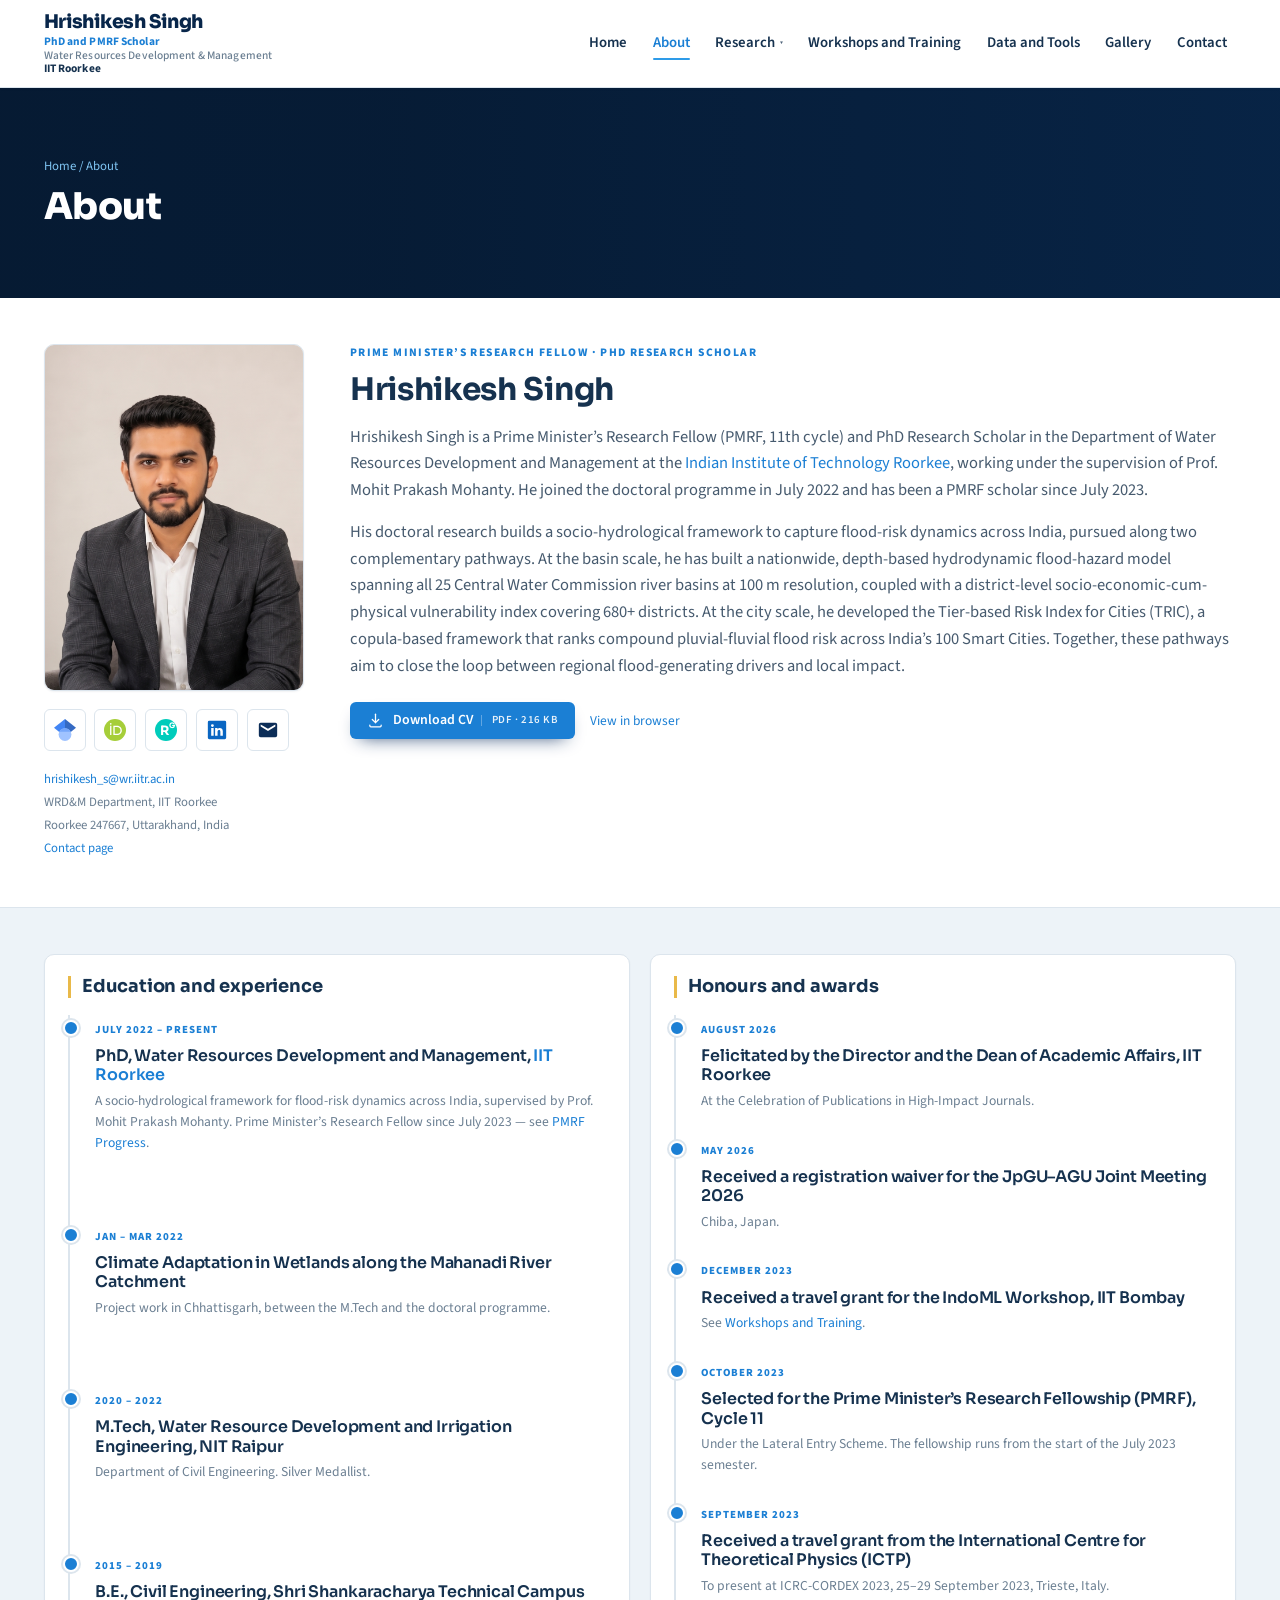
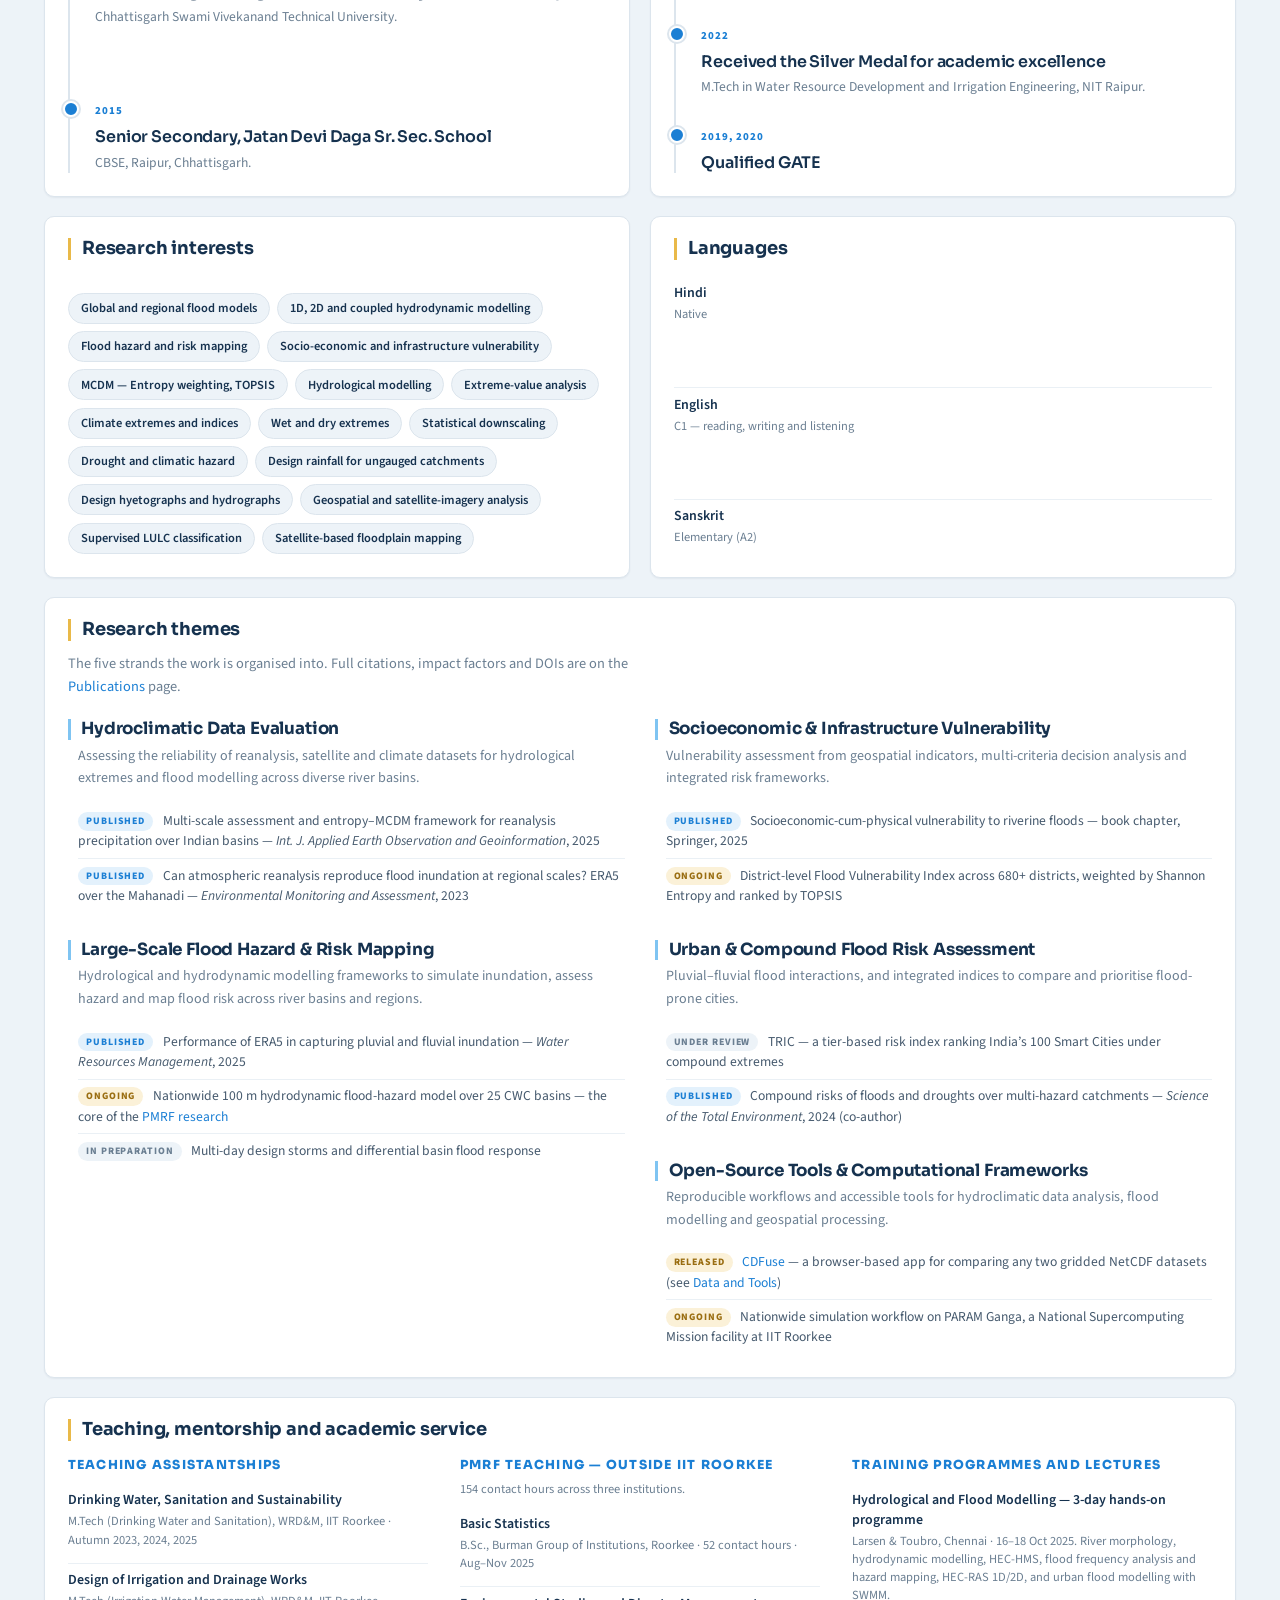
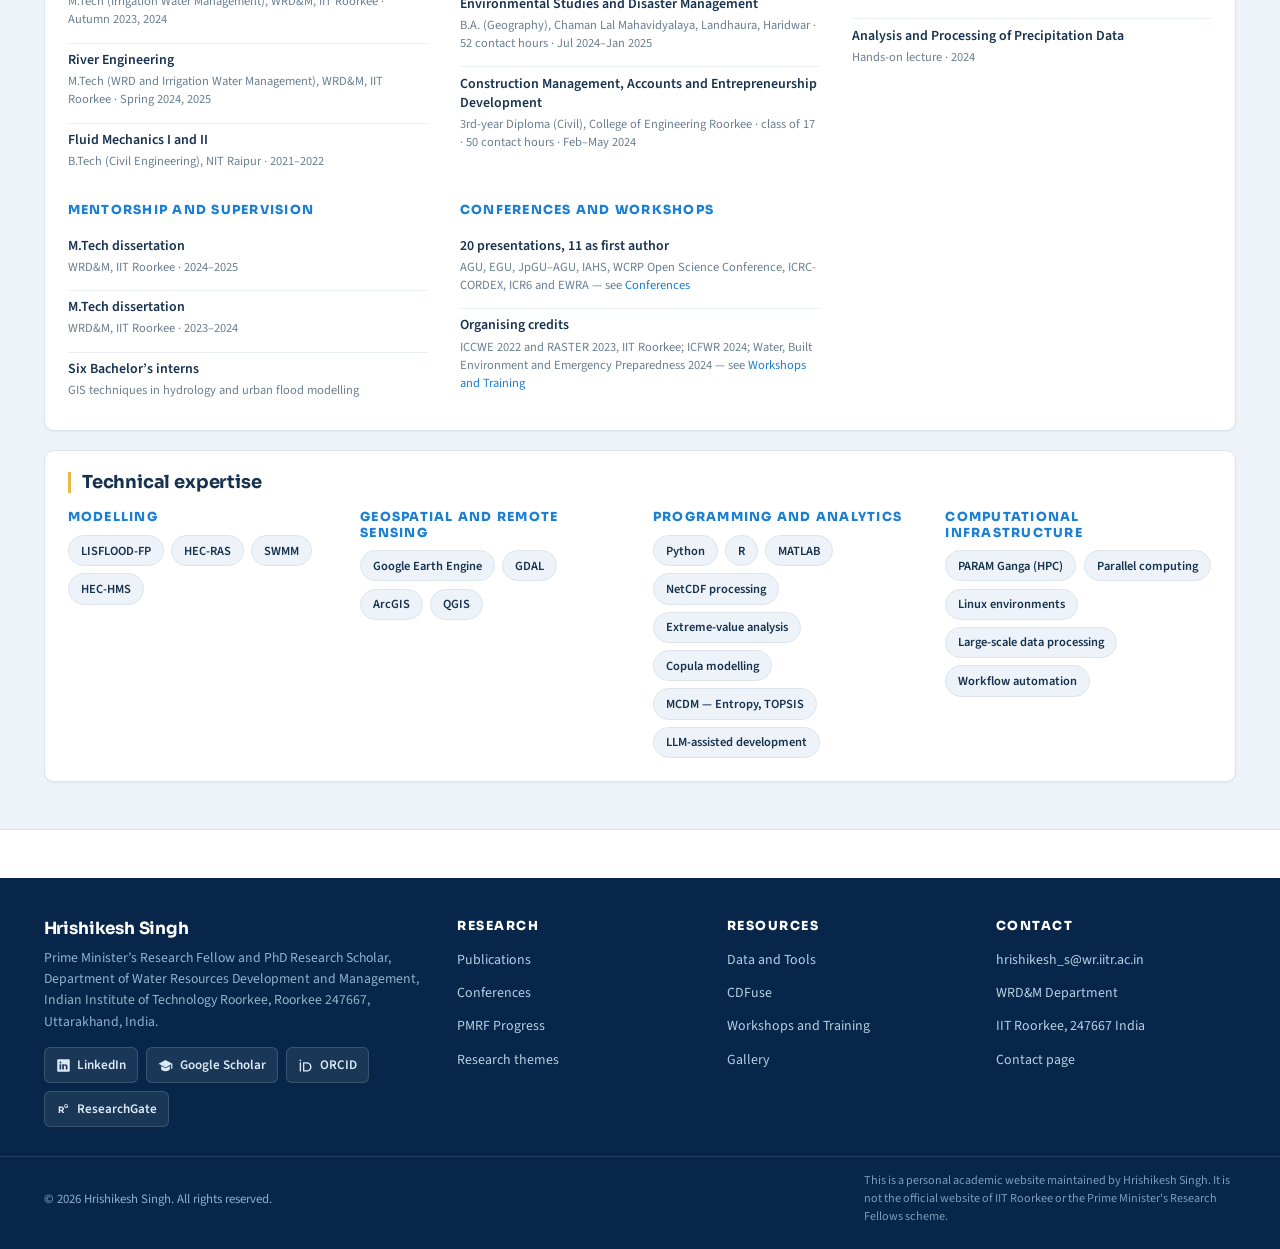
==== commit 897432e7: "Drop the GATE scores from the honours entry Co-Authored-By: Claude Opus 5 <noreply@anthropic.com>" ====
--- a/about.html
+++ b/about.html
@@ -186,7 +186,6 @@
             <li>
               <span class="when">2019, 2020</span>
               <h3>Qualified GATE</h3>
-              <p>Scores 423 and 473.</p>
             </li>
           </ul>
         </article>
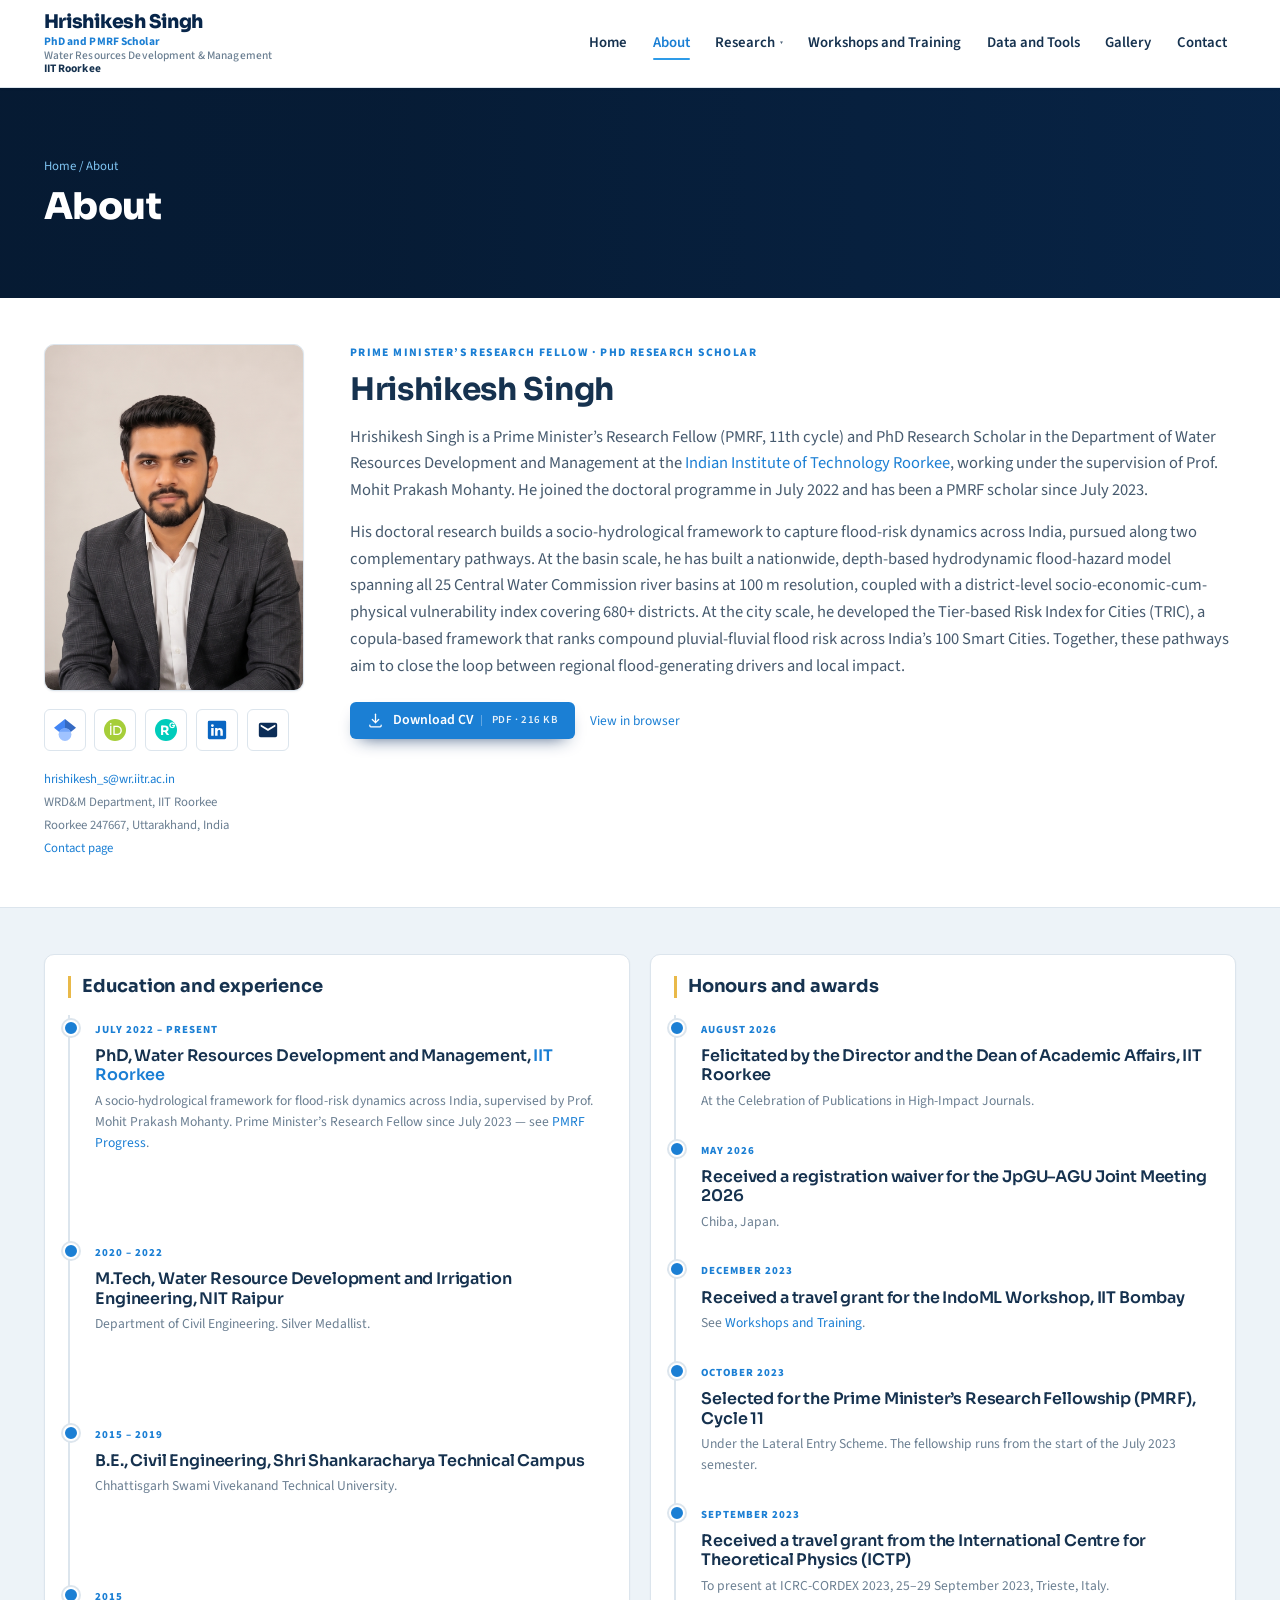
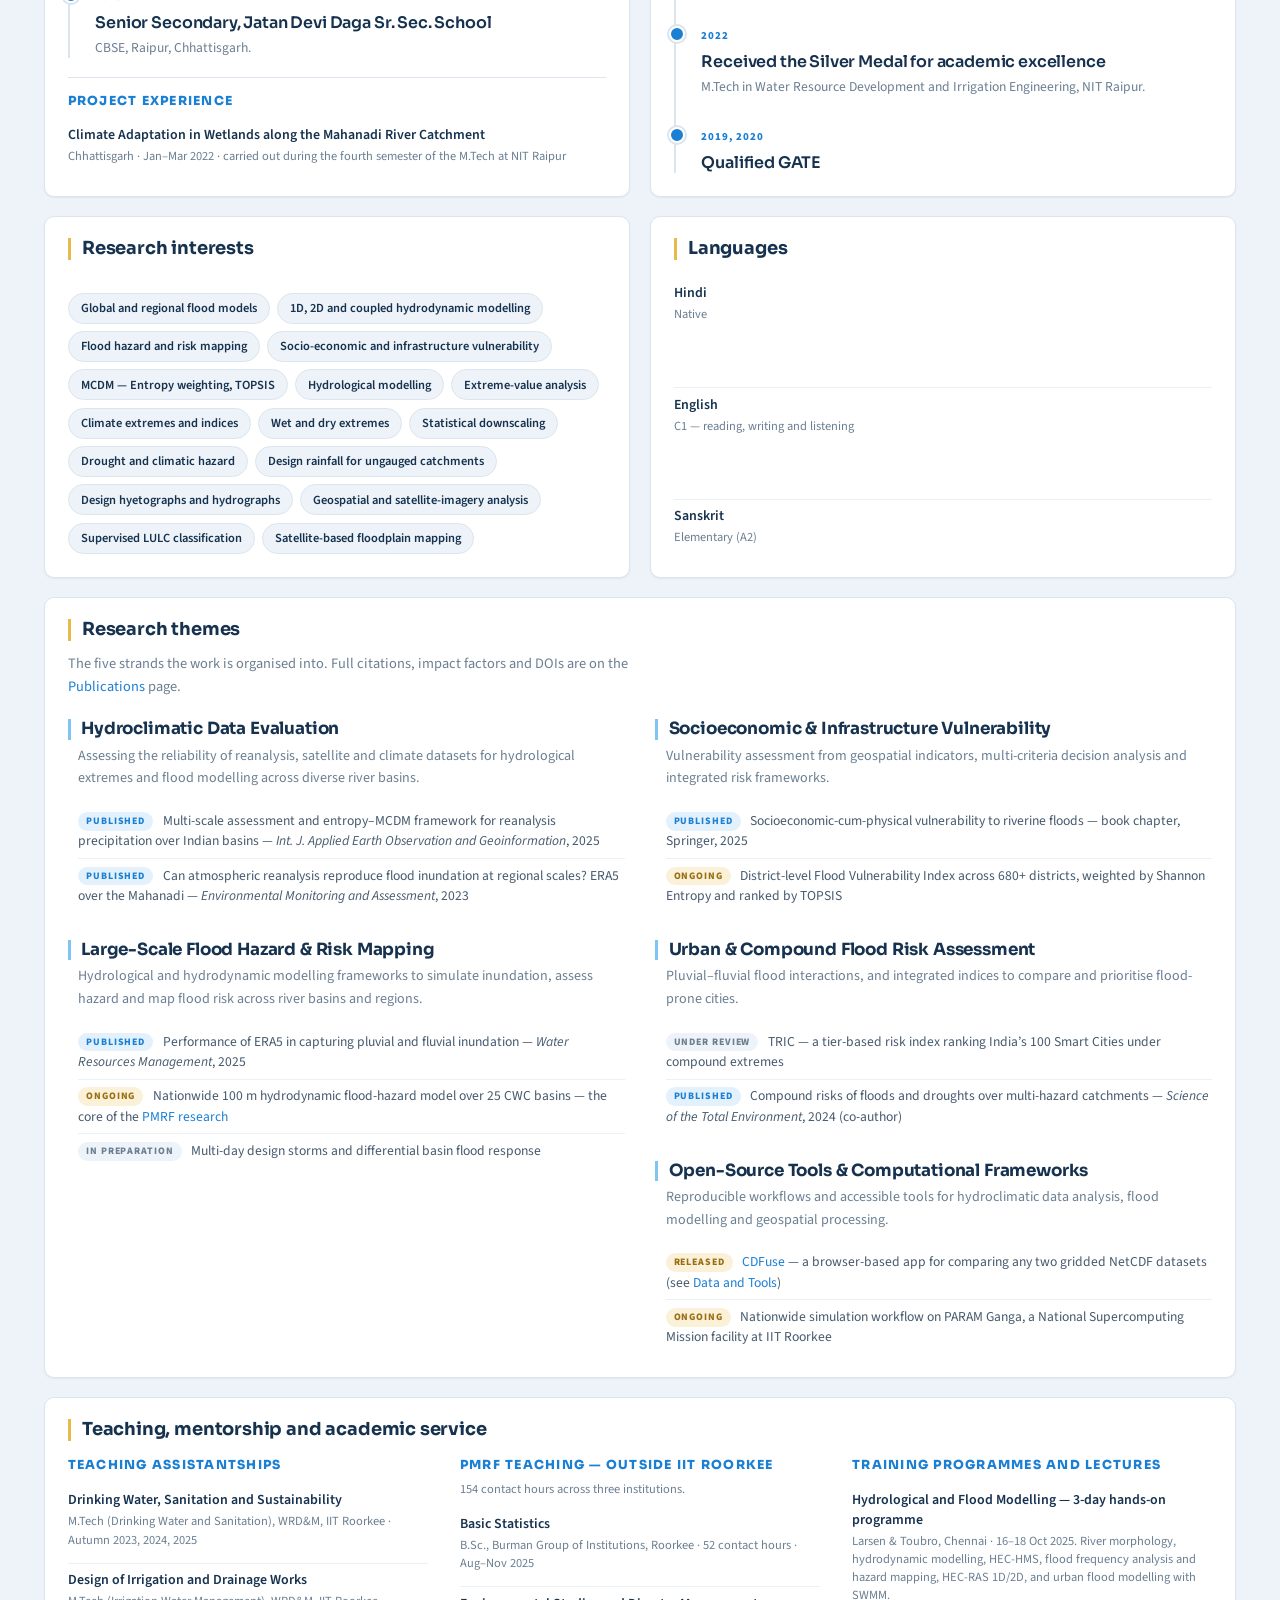
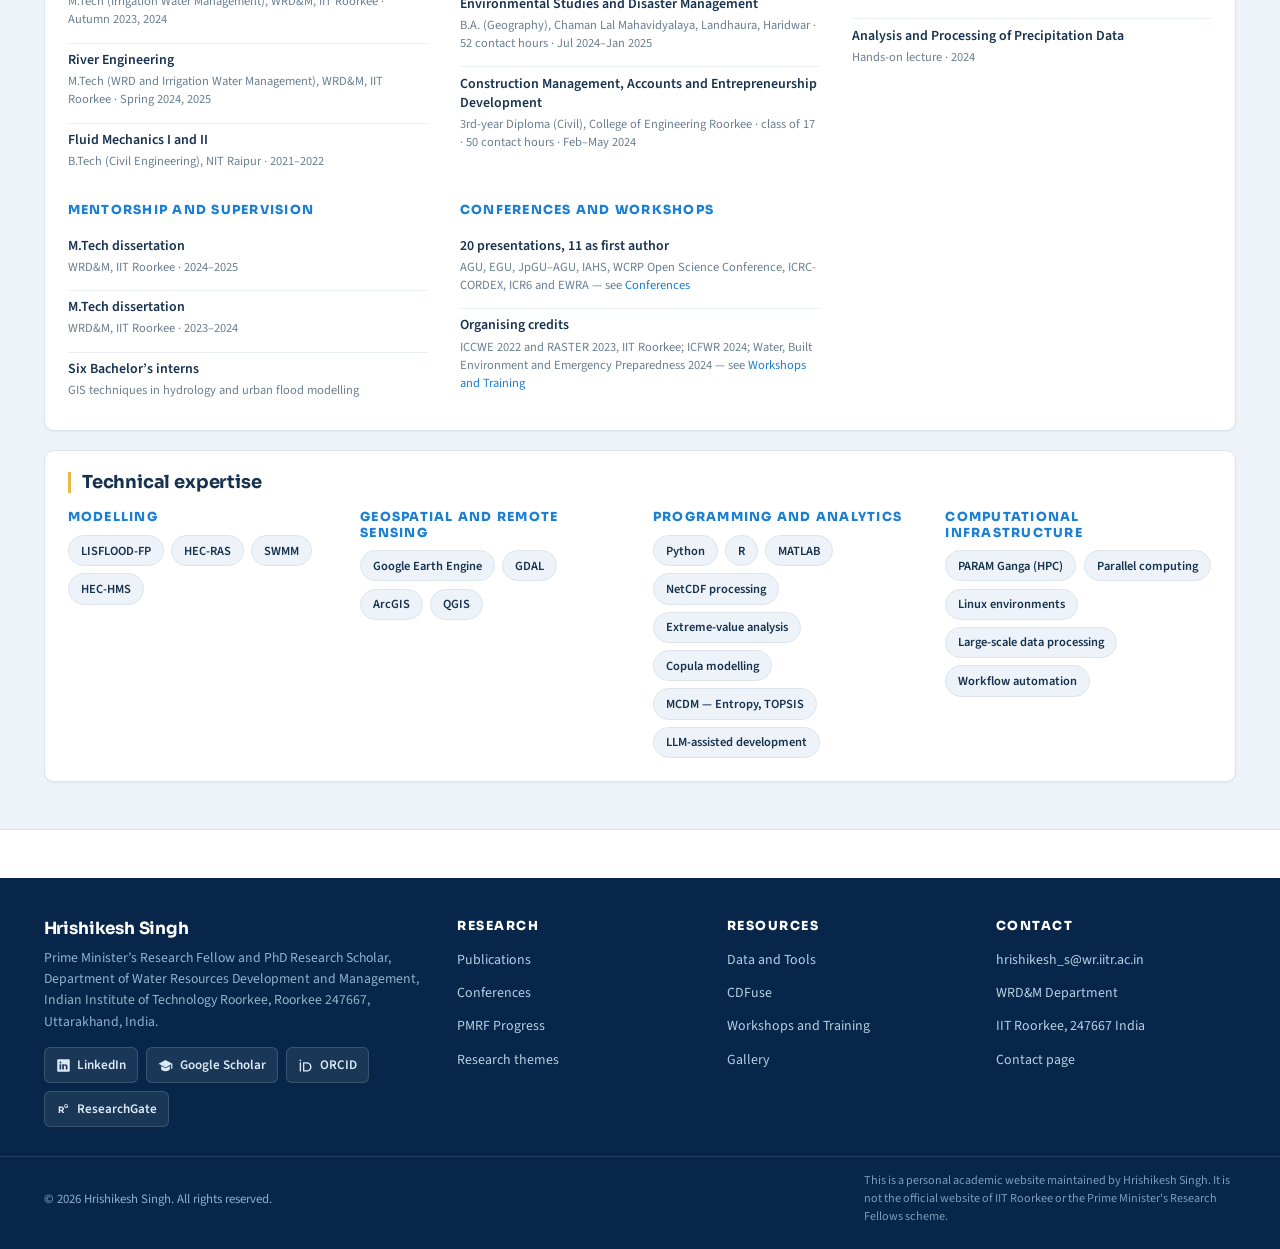
==== commit d532d551: "Keep the degree timeline to degrees The Mahanadi wetlands project ran during the fourth semester of " ====
--- a/about.html
+++ b/about.html
@@ -126,11 +126,6 @@
               <p>A socio-hydrological framework for flood-risk dynamics across India, supervised by Prof. Mohit Prakash Mohanty. Prime Minister&rsquo;s Research Fellow since July 2023 &mdash; see <a href="pmrf-progress.html">PMRF Progress</a>.</p>
             </li>
             <li>
-              <span class="when">Jan &ndash; Mar 2022</span>
-              <h3>Climate Adaptation in Wetlands along the Mahanadi River Catchment</h3>
-              <p>Project work in Chhattisgarh, between the M.Tech and the doctoral programme.</p>
-            </li>
-            <li>
               <span class="when">2020 &ndash; 2022</span>
               <h3>M.Tech, Water Resource Development and Irrigation Engineering, NIT Raipur</h3>
               <p>Department of Civil Engineering. Silver Medallist.</p>
@@ -146,6 +141,16 @@
               <p>CBSE, Raipur, Chhattisgarh.</p>
             </li>
           </ul>
+
+          <div class="acard-sub">
+            <h3>Project experience</h3>
+            <ul class="dated">
+              <li>
+                <b>Climate Adaptation in Wetlands along the Mahanadi River Catchment</b>
+                <span>Chhattisgarh &middot; Jan&ndash;Mar 2022 &middot; carried out during the fourth semester of the M.Tech at NIT Raipur</span>
+              </li>
+            </ul>
+          </div>
         </article>
 
 
--- a/css/style.css
+++ b/css/style.css
@@ -1383,6 +1383,22 @@
   padding-left: .65rem;
 }
 
+/* A block at the foot of a card for material that does not belong in the
+   list above it — project work beneath the degree timeline, say. */
+.acard-sub {
+  margin-top: 1.2rem;
+  padding-top: 1rem;
+  border-top: 1px solid var(--line);
+}
+.acard-sub > h3 {
+  font-size: .78rem;
+  font-weight: 800;
+  letter-spacing: .1em;
+  text-transform: uppercase;
+  color: var(--blue-600);
+  margin: 0 0 .6rem;
+}
+
 /* Entry lists: a bold line and a quieter detail line underneath. */
 .dated,
 .lang-list {
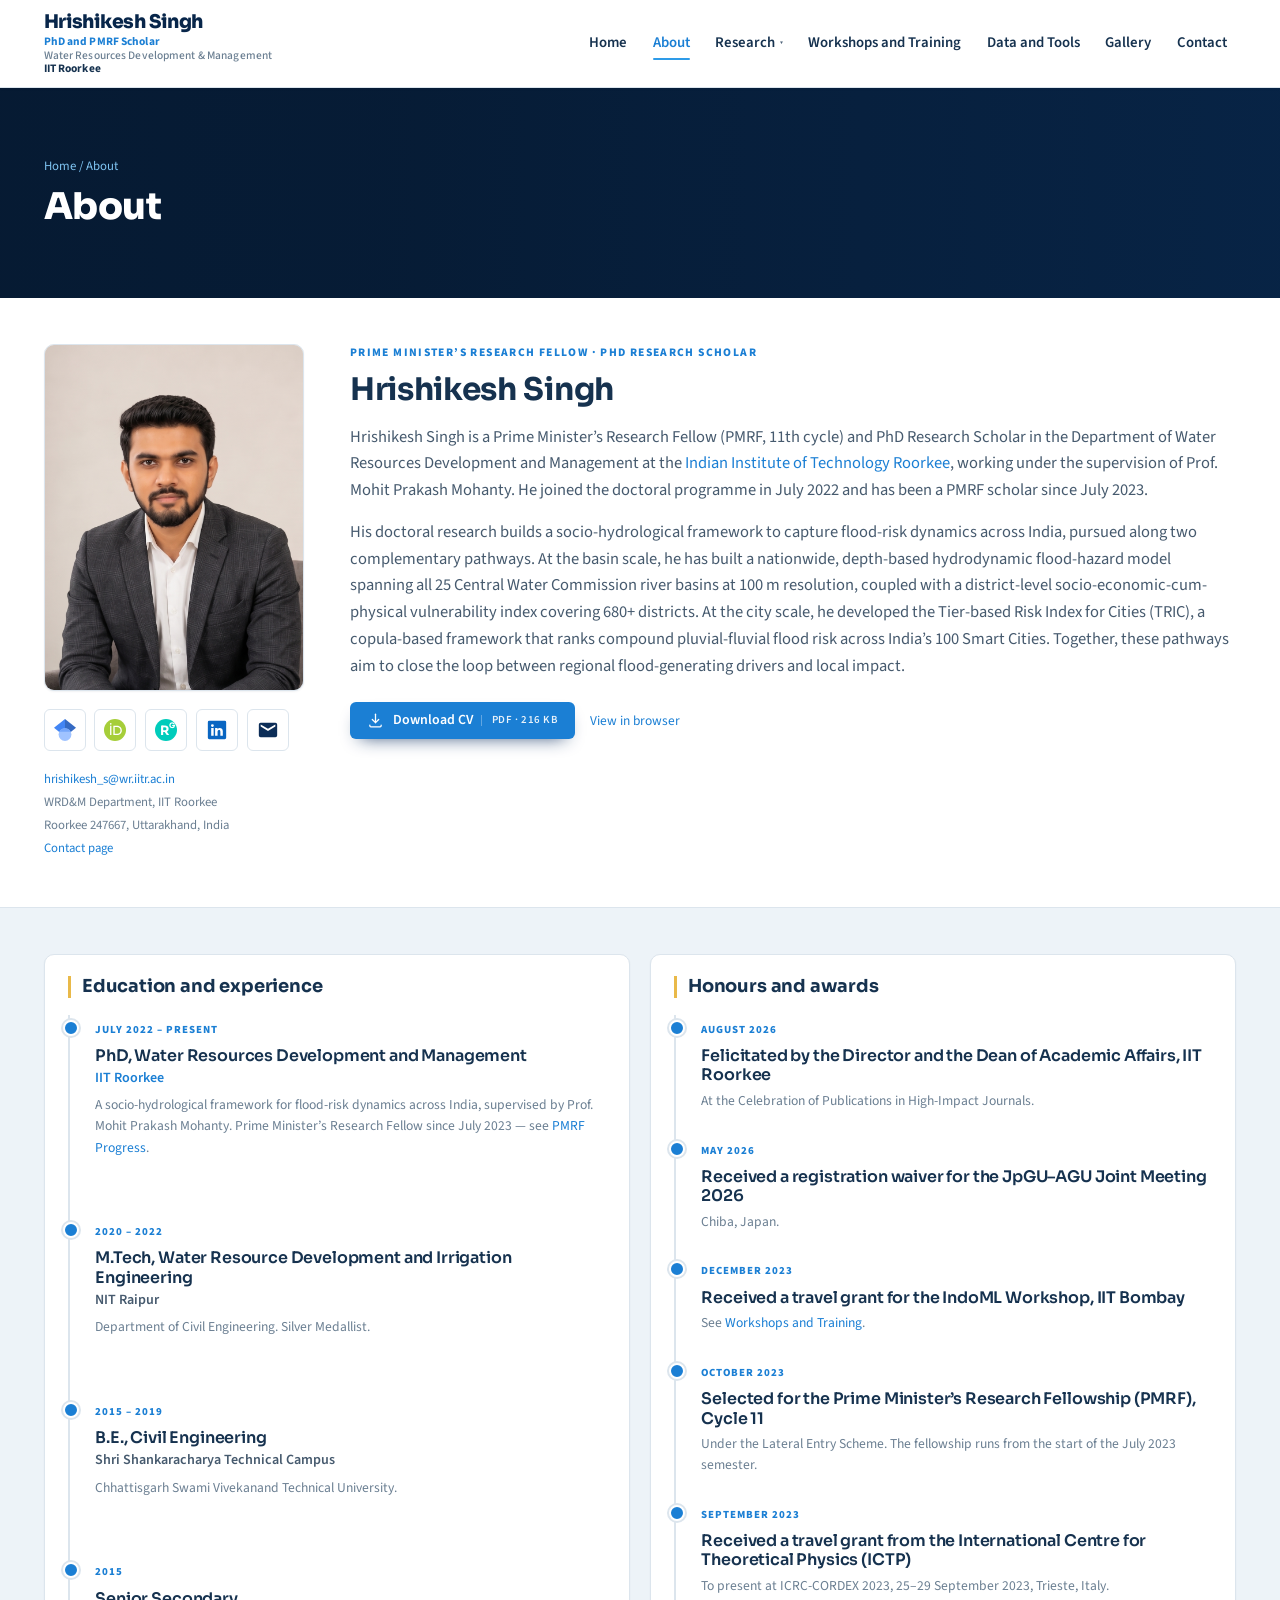
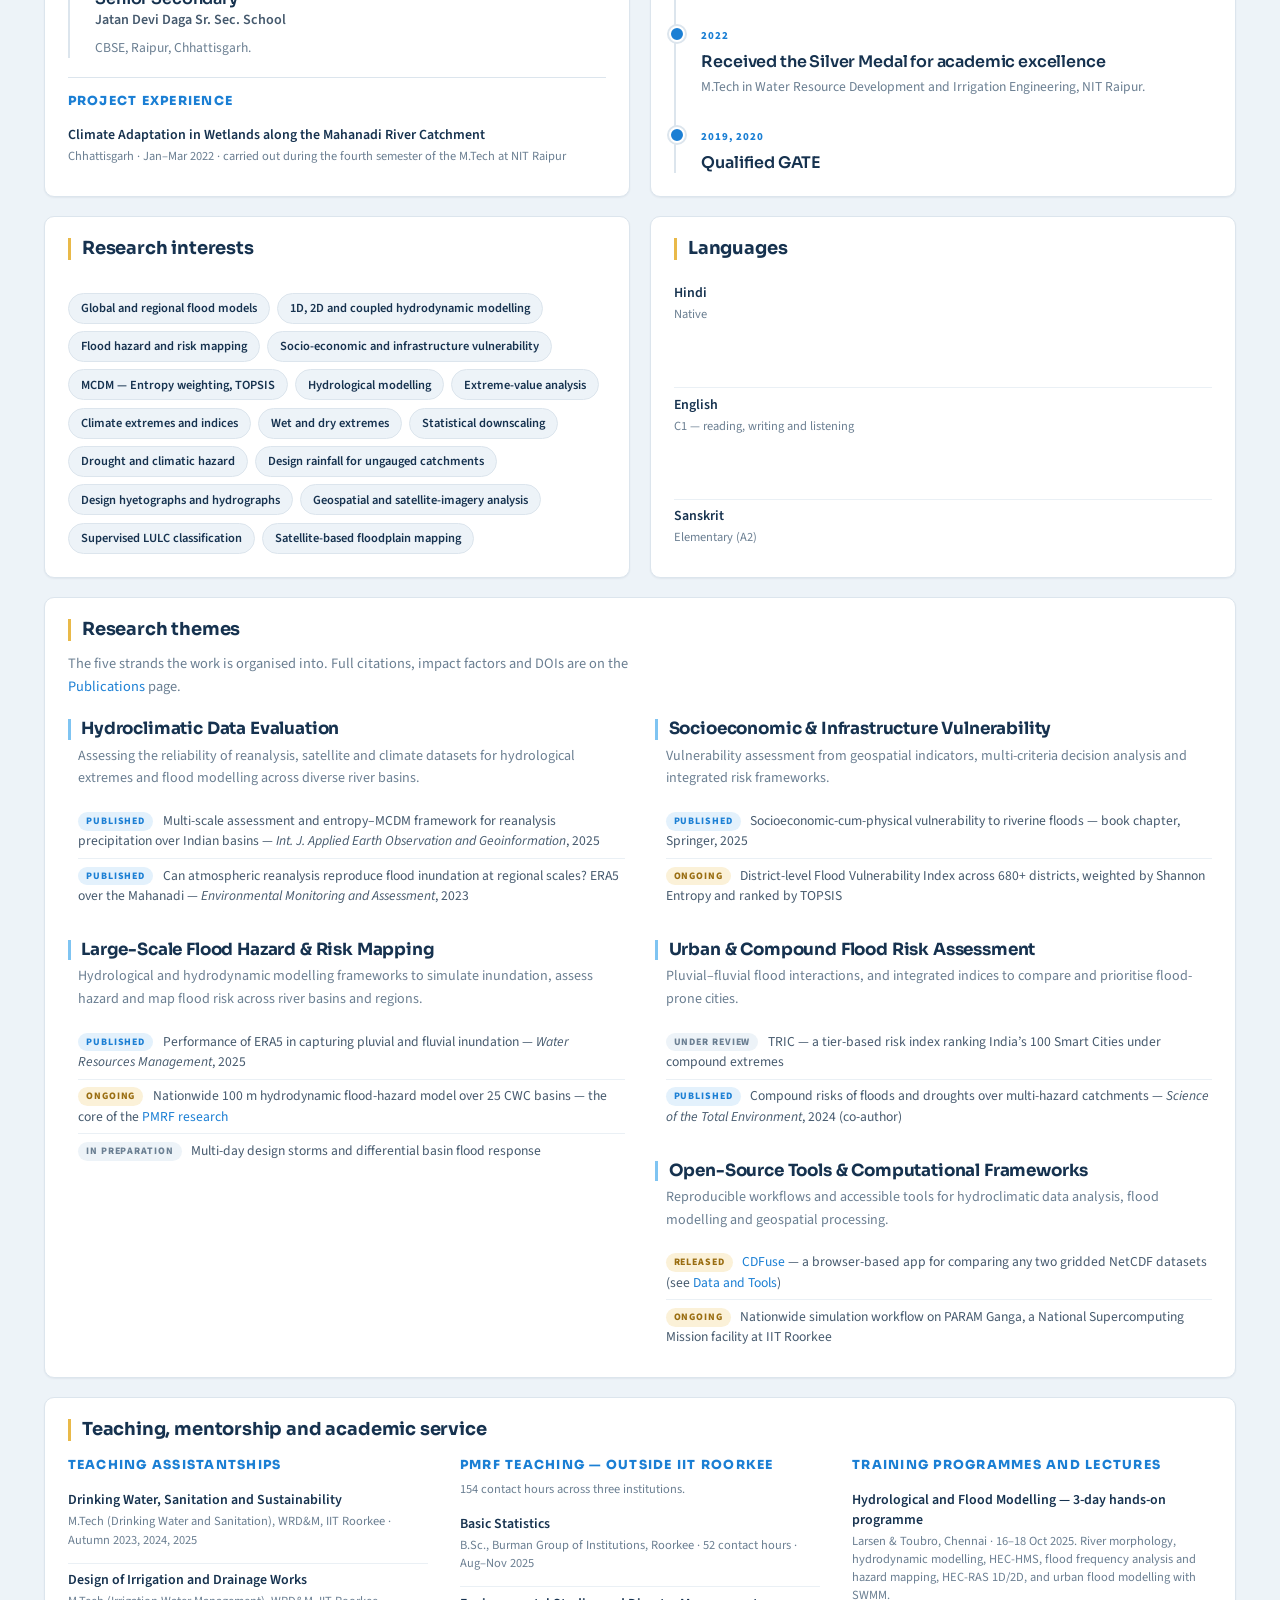
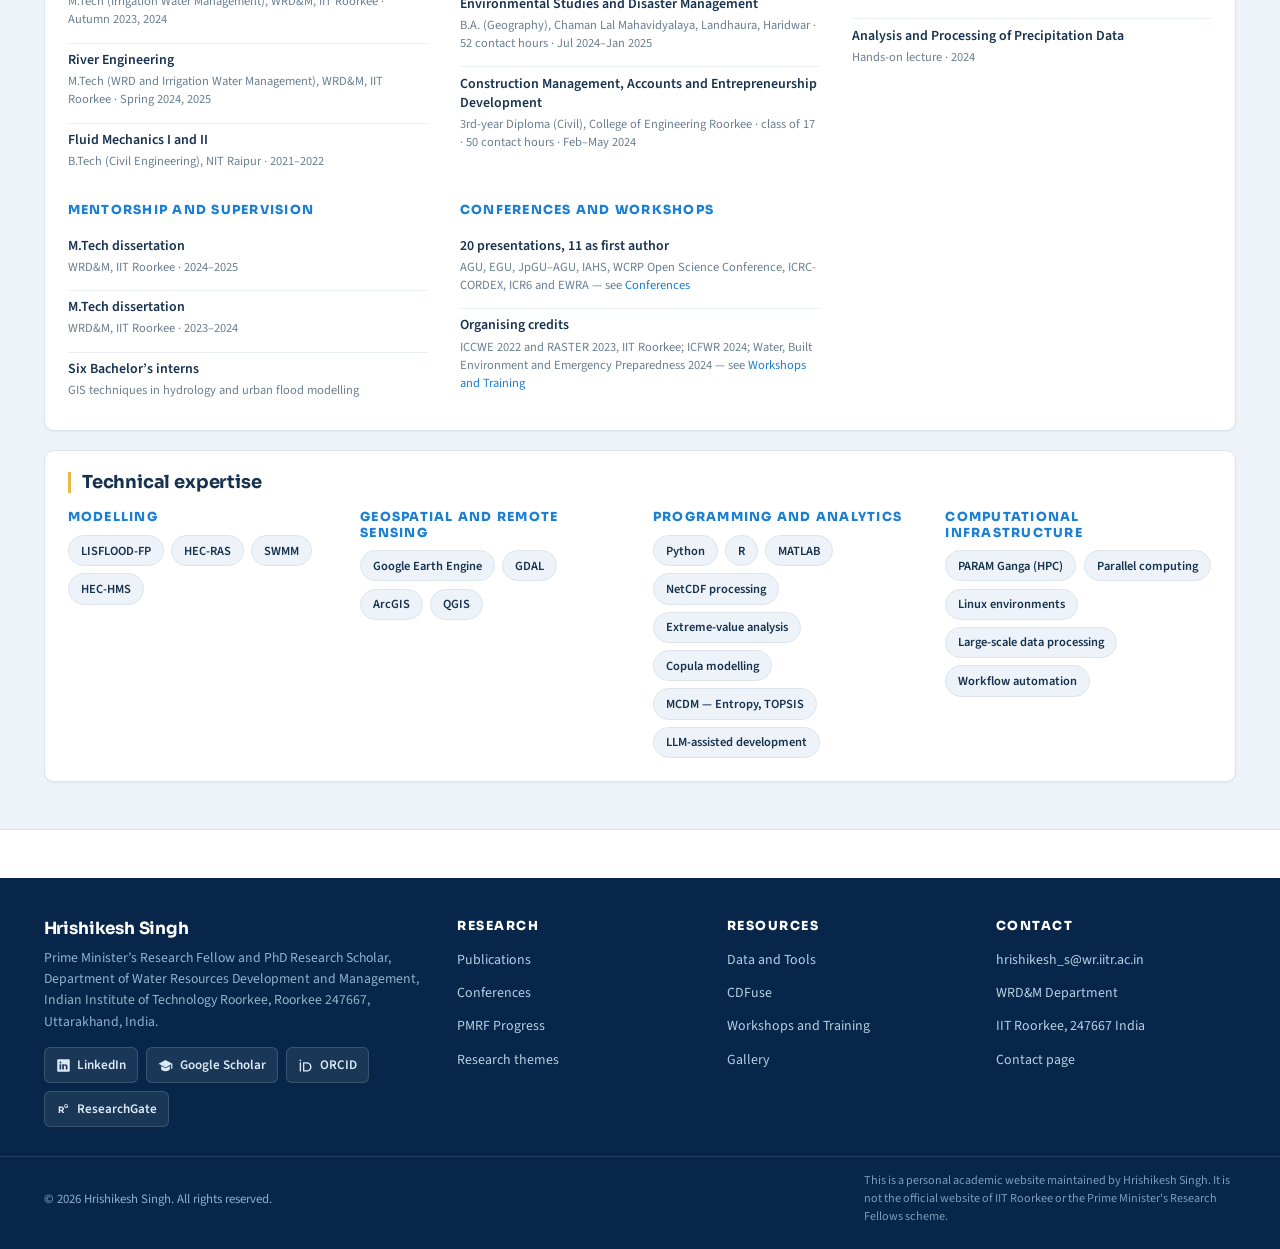
==== commit 9f24b87e: "Education: the institution goes on its own line A qualification and the place it was taken ran toget" ====
--- a/about.html
+++ b/about.html
@@ -122,22 +122,26 @@
           <ul class="timeline">
             <li>
               <span class="when">July 2022 &ndash; present</span>
-              <h3>PhD, Water Resources Development and Management, <a href="https://www.iitr.ac.in/" target="_blank" rel="noopener">IIT Roorkee</a></h3>
+              <h3>PhD, Water Resources Development and Management</h3>
+              <p class="where"><a href="https://www.iitr.ac.in/" target="_blank" rel="noopener">IIT Roorkee</a></p>
               <p>A socio-hydrological framework for flood-risk dynamics across India, supervised by Prof. Mohit Prakash Mohanty. Prime Minister&rsquo;s Research Fellow since July 2023 &mdash; see <a href="pmrf-progress.html">PMRF Progress</a>.</p>
             </li>
             <li>
               <span class="when">2020 &ndash; 2022</span>
-              <h3>M.Tech, Water Resource Development and Irrigation Engineering, NIT Raipur</h3>
+              <h3>M.Tech, Water Resource Development and Irrigation Engineering</h3>
+              <p class="where">NIT Raipur</p>
               <p>Department of Civil Engineering. Silver Medallist.</p>
             </li>
             <li>
               <span class="when">2015 &ndash; 2019</span>
-              <h3>B.E., Civil Engineering, Shri Shankaracharya Technical Campus</h3>
+              <h3>B.E., Civil Engineering</h3>
+              <p class="where">Shri Shankaracharya Technical Campus</p>
               <p>Chhattisgarh Swami Vivekanand Technical University.</p>
             </li>
             <li>
               <span class="when">2015</span>
-              <h3>Senior Secondary, Jatan Devi Daga Sr. Sec. School</h3>
+              <h3>Senior Secondary</h3>
+              <p class="where">Jatan Devi Daga Sr. Sec. School</p>
               <p>CBSE, Raipur, Chhattisgarh.</p>
             </li>
           </ul>
--- a/css/style.css
+++ b/css/style.css
@@ -1263,6 +1263,14 @@
   line-height: 1.55;
   max-width: 100ch;   /* a full-width line of 13px text is hard to track back */
 }
+/* The institution sits on its own line under the qualification, so the two
+   do not run together as one long comma-separated title. */
+.timeline p.where {
+  font-size: .88rem;
+  font-weight: 600;
+  color: var(--body);
+  margin-top: .15rem;
+}
 
 /* Each section below the biography is one card, two to a row, so the page
    can be taken in without a long scroll. Cards whose own contents are
